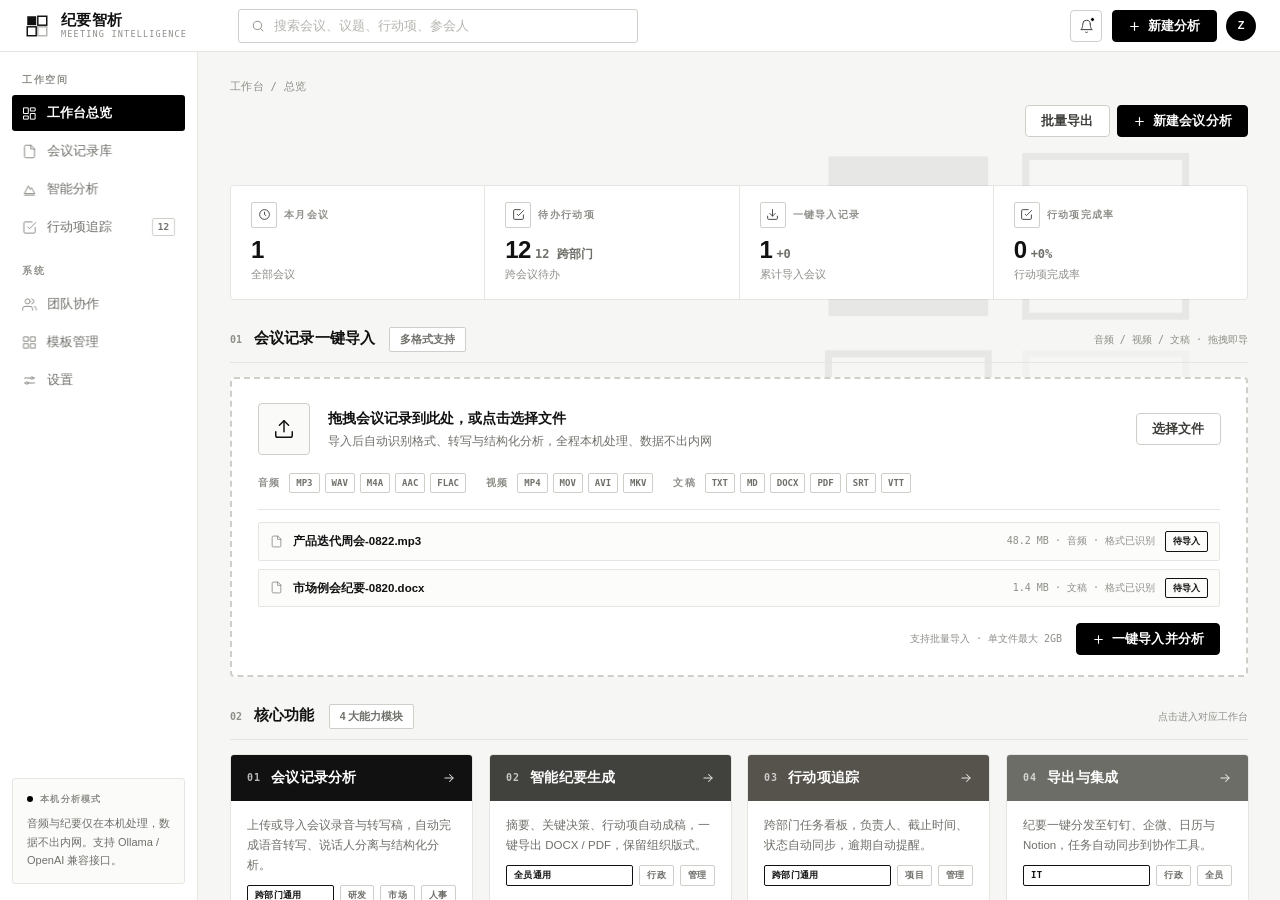
==== workbench/index.html @ 59006ebb "新增会议纪要智能分析工作台在线 Demo，重组六大板块导航，同步最新简历与 AI 工作流能力" ====
<!DOCTYPE html>
<html lang="zh-CN">
<head>
<meta charset="UTF-8">
<meta name="viewport" content="width=device-width, initial-scale=1.0">
<title>纪要智析 · 会议记录智能分析工作台</title>
<link rel="icon" href="data:image/svg+xml,%3Csvg xmlns='http://www.w3.org/2000/svg' viewBox='0 0 64 64'%3E%3Crect width='64' height='64' rx='6' fill='%230B0B0B'/%3E%3Ctext x='32' y='44' font-size='30' font-weight='900' font-family='sans-serif' fill='%23FFFFFF' text-anchor='middle'%3E%E8%AE%B0%3C/text%3E%3C/svg%3E">
<style>
  :root {
    --bg: #f6f6f4;
    --surface: #ffffff;
    --line: #e5e5e1;
    --line-strong: #cfcfc9;
    --line-hover: #9c9c95;
    --shadow-soft: 0 8px 22px rgba(0,0,0,.06);
    --ink-900: #111111;
    --ink-700: #3c3c38;
    --ink-500: #6f6f6a;
    --ink-400: #8e8e89;
    --ink-300: #b5b5b0;
    --black: #000000;
    --acc-01: #1c1c1c;
    --acc-02: #41413d;
    --acc-03: #56524c;
    --acc-04: #6d6d68;
    --acc-05: #8b8b86;
    --mono: "SF Mono", ui-monospace, "JetBrains Mono", Menlo, Consolas, monospace;
  }
  * { margin:0; padding:0; box-sizing:border-box; }
  html, body { height:100%; }
  body {
    font-family:-apple-system, BlinkMacSystemFont, "SF Pro Text", "SF Pro Display", "PingFang SC", "Helvetica Neue", "Microsoft YaHei", sans-serif;
    background:var(--bg); color:var(--ink-900);
    font-size:13px; line-height:1.6; overflow:hidden;
    -webkit-font-smoothing:antialiased; text-rendering:optimizeLegibility;
  }
  ::selection { background:#111; color:#fff; }
  button { font-family:inherit; cursor:pointer; }
  input { font-family:inherit; }
  svg { display:block; }

  .app { display:flex; flex-direction:column; height:100vh; }

  /* ---------- Top bar ---------- */
  .topbar {
    height:52px; background:var(--surface); border-bottom:1px solid var(--line);
    display:flex; align-items:center; gap:18px; padding:0 24px; flex:0 0 auto;
  }
  .brand { display:flex; align-items:center; gap:11px; min-width:196px; }
  .brand-logo { flex:0 0 auto; }
  .brand-name { font-size:15px; font-weight:750; letter-spacing:.02em; line-height:1.1; }
  .brand-sub { display:block; font-family:var(--mono); font-size:8.5px; letter-spacing:.14em; color:var(--ink-400); font-weight:500; margin-top:2px; }
  .watermark {
    position:absolute; top:22px; right:6px; width:470px; height:470px;
    opacity:.06; pointer-events:none; z-index:0;
  }
  .search {
    flex:1; max-width:400px; height:34px; border:1px solid var(--line-strong); border-radius:3px;
    background:var(--surface); display:flex; align-items:center; gap:9px; padding:0 12px;
    color:var(--ink-400); transition:border-color .25s ease;
  }
  .search:focus-within { border-color:var(--black); }
  .search input { border:none; outline:none; background:transparent; flex:1; font-size:12.5px; color:var(--ink-900); }
  .search input::placeholder { color:var(--ink-300); }
  .top-actions { margin-left:auto; display:flex; align-items:center; gap:10px; }
  .icon-btn {
    width:32px; height:32px; border:1px solid var(--line-strong); border-radius:4px;
    background:var(--surface); display:flex; align-items:center; justify-content:center;
    color:var(--ink-700); position:relative; will-change:transform;
    transition:border-color .25s ease, color .25s ease;
  }
  .icon-btn:hover { border-color:var(--ink-900); color:var(--ink-900); }
  .icon-btn .pip {
    position:absolute; top:6px; right:6px; width:5px; height:5px; border-radius:50%;
    background:var(--black); border:1px solid var(--surface);
  }
  .btn {
    height:32px; padding:0 15px; border-radius:4px; font-size:12.5px; font-weight:600;
    display:inline-flex; align-items:center; gap:7px; letter-spacing:.01em; will-change:transform;
  }
  .btn-solid {
    background:var(--black); color:#fff; border:1px solid var(--black);
    transition:background-color .25s ease;
  }
  .btn-solid:hover { background:#2e2e2e; }
  .btn-ghost {
    background:var(--surface); color:var(--ink-700); border:1px solid var(--line-strong);
    transition:border-color .25s ease, color .25s ease;
  }
  .btn-ghost:hover { border-color:var(--ink-900); color:var(--ink-900); }
  .avatar {
    width:30px; height:30px; border-radius:50%; background:var(--black); color:#fff;
    display:flex; align-items:center; justify-content:center; font-size:11px; font-weight:600;
  }

  /* ---------- Body ---------- */
  .body { display:flex; flex:1; min-height:0; }

  /* Sidebar */
  .sidebar {
    width:198px; background:var(--surface); border-right:1px solid var(--line);
    padding:18px 12px 16px; display:flex; flex-direction:column; flex:0 0 auto;
  }
  .nav-label {
    font-family:var(--mono); font-size:9.5px; font-weight:600; letter-spacing:.16em;
    color:var(--ink-400); padding:2px 10px 8px; text-transform:uppercase;
  }
  .nav-item {
    display:flex; align-items:center; gap:10px; padding:8px 10px; margin-bottom:2px;
    border-radius:3px; color:var(--ink-500); font-size:12.5px; font-weight:500;
    cursor:pointer; position:relative; user-select:none; will-change:transform;
    transition:background-color .25s ease, color .25s ease;
  }
  .nav-item svg { color:var(--ink-400); }
  .nav-item:hover { background:#f0f0ee; color:var(--ink-900); }
  .nav-item.active { background:var(--black); color:#fff; font-weight:600; }
  .nav-item.active svg { color:#fff; }
  .nav-badge {
    margin-left:auto; font-family:var(--mono); font-size:9.5px; font-weight:600;
    border:1px solid var(--line-strong); border-radius:2px; padding:0 5px; color:var(--ink-500);
  }
  .nav-item.active .nav-badge { border-color:#555; color:#ccc; }
  .side-foot {
    margin-top:auto; border:1px solid var(--line); border-radius:3px; padding:13px 14px;
    background:#fbfbfa;
  }
  .side-foot .sf-label {
    font-family:var(--mono); font-size:9px; letter-spacing:.14em; color:var(--ink-400);
    text-transform:uppercase; display:flex; align-items:center; gap:7px; font-weight:600;
  }
  .side-foot .sf-dot { width:6px; height:6px; border-radius:50%; background:var(--black); }
  .side-foot p { font-size:11px; color:var(--ink-500); margin-top:8px; line-height:1.7; }

  /* Main */
  .main { flex:1; overflow-y:auto; padding:26px 32px 40px; scroll-behavior:smooth; }
  .crumb { font-family:var(--mono); font-size:10.5px; color:var(--ink-400); margin-bottom:10px; letter-spacing:.03em; }
  .crumb b { color:var(--ink-700); font-weight:600; }
  .head { display:flex; align-items:flex-start; gap:16px; flex-wrap:wrap; }
  .head h1 { font-size:21px; font-weight:750; letter-spacing:-.01em; line-height:1.25; }
  .hero-left { flex:1; min-width:280px; }
  .greet { display:flex; align-items:flex-end; gap:12px; flex-wrap:wrap; }
  .greet-hi {
    font-family:var(--mono); font-size:34px; font-weight:900; letter-spacing:-.03em;
    line-height:1; display:inline-flex; align-items:center; gap:8px;
  }
  .hi-ico {
    width:27px; height:27px; background:var(--black); color:#fff; border-radius:3px;
    font-size:15px; font-weight:900; display:inline-flex; align-items:center; justify-content:center;
    line-height:1; transform:translateY(-4px); font-family:var(--mono);
  }
  .greet-name { font-size:31px; font-weight:900; letter-spacing:.01em; line-height:1; color:var(--ink-900); }
  .greet-suffix { font-size:24px; font-weight:650; color:var(--ink-500); margin-left:8px; letter-spacing:.04em; }
  .greet-rule {
    width:36px; height:3px; background:var(--black); margin:12px 0 12px;
    transform-origin:left;
  }
  .hero-sub { display:flex; align-items:center; gap:9px; font-size:12px; color:var(--ink-500); font-weight:450; flex-wrap:wrap; }
  .auto-tag {
    font-family:var(--mono); font-size:9px; font-weight:700; letter-spacing:.14em;
    border:1px solid var(--ink-900); color:var(--ink-900); border-radius:2px; padding:1px 6px;
  }
  .caret {
    width:2px; height:13px; background:var(--ink-900); display:inline-block; margin-left:2px;
    animation:blink 1.1s steps(2,start) infinite;
  }
  @keyframes blink { 50% { opacity:0; } }
  .badge {
    font-size:10.5px; font-weight:600; padding:3px 10px; border-radius:2px;
    display:inline-flex; align-items:center; gap:5px;
  }
  .badge.solid { background:var(--black); color:#fff; }
  .badge.line { border:1px solid var(--line-strong); color:var(--ink-500); background:var(--surface); }
  .head-side { margin-left:auto; display:flex; gap:8px; align-items:center; }
  .meta { display:flex; gap:22px; color:var(--ink-500); font-size:11.5px; margin:12px 0 22px; flex-wrap:wrap; }
  .meta span { display:flex; align-items:center; gap:7px; }
  .meta .mono { font-family:var(--mono); font-size:11px; color:var(--ink-700); font-weight:600; }

  /* KPI */
  .kpis {
    display:grid; grid-template-columns:repeat(4,1fr); gap:1px;
    border:1px solid var(--line); background:var(--line); border-radius:4px; overflow:hidden;
    margin-bottom:22px;
  }
  .kpi { padding:16px 20px 15px; position:relative; background:var(--surface); }
  .kpi::before { content:""; position:absolute; top:0; left:0; right:0; height:2px; background:var(--acc,var(--black)); transform:scaleX(0); transform-origin:left; transition:transform .25s ease; }
  .kpi:hover::before { transform:scaleX(1); }
  .kpi .k-label {
    font-family:var(--mono); font-size:9.5px; font-weight:600; letter-spacing:.14em;
    color:var(--ink-400); text-transform:uppercase; display:flex; align-items:center; gap:7px;
  }
  .kpi .k-icon {
    width:26px; height:26px; border:1px solid var(--line-strong); border-radius:2px;
    display:inline-flex; align-items:center; justify-content:center; color:var(--ink-700);
  }
  .kpi .k-num {
    font-size:24px; font-weight:750; letter-spacing:-.02em; margin-top:9px;
    font-variant-numeric:tabular-nums; line-height:1.1;
  }
  .kpi .k-num small { font-family:var(--mono); font-size:12px; font-weight:600; color:var(--ink-500); margin-left:4px; letter-spacing:0; }
  .kpi .k-sub { font-size:11px; color:var(--ink-400); margin-top:3px; font-weight:450; }

  /* Tabs */
  .tabs { display:flex; gap:26px; border-bottom:1px solid var(--line); margin-bottom:20px; }
  .tab {
    padding:9px 1px 10px; font-size:12.5px; color:var(--ink-400); cursor:pointer;
    margin-bottom:-1px; font-weight:500; position:relative;
    display:flex; align-items:center; gap:7px; user-select:none;
  }
  .tab::after {
    content:""; position:absolute; left:0; right:0; bottom:-1px; height:2px;
    background:var(--black); transform:scaleX(0); transform-origin:left;
    transition:transform .32s cubic-bezier(.22,.61,.36,1);
  }
  .tab:hover { color:var(--ink-700); }
  .tab.active { color:var(--ink-900); font-weight:650; }
  .tab.active::after { transform:scaleX(1); }
  .tab .cnt { font-family:var(--mono); font-size:9.5px; color:var(--ink-400); font-weight:500; }
  .tab.active .cnt { color:var(--ink-500); }

  /* Grid */
  .grid { display:grid; grid-template-columns:minmax(0,1fr) 320px; gap:16px; align-items:start; }
  .col { display:flex; flex-direction:column; gap:16px; min-width:0; }
  .card {
    background:var(--surface); border:1px solid var(--line); border-radius:4px;
    padding:20px; will-change:transform;
    transition:border-color .3s ease, box-shadow .3s ease;
  }
  .card:hover { border-color:var(--line-hover); box-shadow:var(--shadow-soft); }
  .card-head { display:flex; align-items:baseline; gap:9px; margin-bottom:16px; }
  .card-head h3 { font-size:13.5px; font-weight:650; letter-spacing:.01em; }
  .card-head .hint { margin-left:auto; font-family:var(--mono); font-size:9.5px; color:var(--ink-400); letter-spacing:.05em; font-weight:500; }
  .ai-tag {
    font-family:var(--mono); font-size:9px; font-weight:700; letter-spacing:.12em;
    border:1px solid var(--black); border-radius:2px; padding:1px 5px; color:var(--black);
    display:inline-flex; align-items:center; gap:4px;
  }
  .sec-num { font-family:var(--mono); font-size:10px; color:var(--ink-400); font-weight:600; }

  /* Summary */
  .summary { font-size:13px; line-height:2; color:var(--ink-700); font-weight:450; }
  .summary strong { color:var(--ink-900); font-weight:700; background:#f0f0ee; padding:0 4px; border-radius:2px; }

  /* Decisions */
  .decision { display:flex; gap:12px; padding:11px 0; border-bottom:1px solid var(--line); align-items:flex-start; }
  .decision:last-child { border-bottom:none; padding-bottom:0; }
  .check {
    width:20px; height:20px; border:1px solid var(--black); border-radius:2px;
    display:flex; align-items:center; justify-content:center; flex:0 0 auto; margin-top:2px; color:var(--black);
  }
  .decision p { font-size:12.5px; line-height:1.75; color:var(--ink-700); font-weight:450; }
  .decision b { color:var(--ink-900); font-weight:650; }
  .decision .tag { display:block; margin-top:4px; font-size:10.5px; color:var(--ink-400); font-weight:500; }

  /* Action rows */
  .action-row {
    display:grid; grid-template-columns:minmax(0,1fr) 96px 62px 66px; gap:12px; align-items:center;
    padding:11px 6px 11px 10px; border-bottom:1px solid var(--line);
    transition:background .22s ease; position:relative;
  }
  .action-row::before {
    content:""; position:absolute; left:0; top:22%; bottom:22%; width:2px;
    background:var(--black); transform:scaleY(0); transform-origin:center;
    transition:transform .28s cubic-bezier(.22,.61,.36,1);
  }
  .action-row:last-child { border-bottom:none; }
  .action-row:hover { background:#fafaf8; }
  .action-row:hover::before { transform:scaleY(1); }
  .action-name { font-size:12.5px; font-weight:600; color:var(--ink-900); }
  .action-name small { display:block; color:var(--ink-400); font-weight:450; font-size:10.5px; margin-top:2px; }
  .person { display:flex; align-items:center; gap:7px; font-size:11.5px; color:var(--ink-700); font-weight:500; }
  .pavatar {
    width:20px; height:20px; border-radius:50%; background:var(--ink-900); color:#fff;
    display:flex; align-items:center; justify-content:center; font-size:9px; font-weight:600;
  }
  .due { font-family:var(--mono); font-size:10.5px; color:var(--ink-500); }
  .st {
    font-size:10px; font-weight:600; text-align:center; padding:3px 0; border-radius:2px;
    font-family:var(--mono); letter-spacing:.04em;
  }
  .st.todo { border:1px solid var(--line-strong); color:var(--ink-500); background:var(--surface); }
  .st.doing { background:var(--black); color:#fff; border:1px solid var(--black); }
  .st.done { color:var(--ink-400); border:1px solid transparent; }

  /* Timeline */
  .tl { position:relative; padding-left:24px; }
  .tl::before { content:""; position:absolute; left:6px; top:8px; bottom:8px; width:1px; background:var(--line-strong); }
  .tl-item { position:relative; margin-bottom:15px; cursor:pointer; }
  .tl-item:last-child { margin-bottom:0; }
  .tl-item::before {
    content:""; position:absolute; left:-22px; top:6px; width:9px; height:9px; border-radius:50%;
    background:var(--surface); border:2px solid var(--ink-900); transition:background .18s ease;
  }
  .tl-item:hover::before { background:var(--black); }
  .tl-item .row1 { display:flex; align-items:center; gap:9px; }
  .tl-item .idx { font-family:var(--mono); font-size:9.5px; color:var(--ink-400); font-weight:600; }
  .tl-item .t { font-size:12.5px; font-weight:600; color:var(--ink-900); }
  .tl-item .tm { font-family:var(--mono); font-size:10px; color:var(--ink-400); margin-left:auto; }
  .tl-bar { height:5px; background:var(--line); margin-top:8px; border-radius:1px; overflow:hidden; }
  .tl-bar i { display:block; height:100%; background:var(--ink-900); border-radius:1px; }

  /* Speaker share */
  .stack { display:flex; height:34px; border:1px solid var(--line-strong); border-radius:2px; overflow:hidden; }
  .stack i { display:block; height:100%; }
  .lg { margin-top:16px; display:flex; flex-direction:column; gap:9px; }
  .lg-row { display:grid; grid-template-columns:16px 1fr auto; gap:9px; align-items:center; font-size:11.5px; }
  .lg-row .sw { width:10px; height:10px; border:1px solid var(--ink-900); border-radius:1px; }
  .lg-row .nm { color:var(--ink-700); font-weight:500; }
  .lg-row .pc { font-family:var(--mono); font-size:10.5px; color:var(--ink-500); font-weight:600; }

  /* Heat */
  .heat-row { display:grid; grid-template-columns:70px minmax(0,1fr) 30px; gap:10px; align-items:center; margin-bottom:11px; font-size:11.5px; color:var(--ink-700); font-weight:500; }
  .heat-bar { height:6px; background:var(--line); border-radius:1px; overflow:hidden; }
  .heat-bar i { display:block; height:100%; background:var(--ink-900); border-radius:1px; }
  .heat-row .v { font-family:var(--mono); font-size:10.5px; color:var(--ink-500); text-align:right; font-weight:600; }

  /* Risks */
  .risk {
    display:flex; gap:12px; padding:12px 13px; margin-bottom:10px; align-items:flex-start;
    border:1px solid var(--line); border-left:2px solid var(--ink-900); background:#fcfcfb;
  }
  .risk.warn { border-left-color:var(--ink-700); }
  .risk b { display:block; font-size:12px; font-weight:650; color:var(--ink-900); margin-bottom:2px; }
  .risk p { font-size:11.5px; line-height:1.7; color:var(--ink-500); font-weight:450; }
  .risk-ico {
    width:20px; height:20px; border:1px solid var(--ink-900); border-radius:2px;
    display:flex; align-items:center; justify-content:center; flex:0 0 auto; color:var(--ink-900); margin-top:1px;
  }

  /* Q&A */
  .qa { border-radius:2px; padding:11px 13px; font-size:12px; line-height:1.8; margin-bottom:10px; }
  .qa.q { background:var(--black); color:#fff; font-weight:500; }
  .qa.a { background:var(--surface); border:1px solid var(--line); color:var(--ink-700); }
  .qa .cite { font-family:var(--mono); font-size:10px; color:var(--ink-400); font-weight:600; }
  .qa-input {
    display:flex; align-items:center; gap:9px; border:1px solid var(--line-strong); border-radius:2px;
    padding:9px 12px; color:var(--ink-400); font-size:12px; background:var(--surface); transition:border-color .18s ease;
  }
  .qa-input:hover, .qa-input:focus-within { border-color:var(--black); }
  .qa-input .send { margin-left:auto; color:var(--ink-900); display:flex; }

  /* ---------- Sections ---------- */
  .sec { margin-top:26px; }
  .sec-head { display:flex; align-items:baseline; gap:12px; margin-bottom:14px; padding-bottom:10px; border-bottom:1px solid var(--line); }
  .sec-head h2 { font-size:15px; font-weight:700; letter-spacing:.01em; }
  .sec-head .badge { margin-left:2px; }
  .sec-head .hint { margin-left:auto; font-family:var(--mono); font-size:10px; color:var(--ink-400); font-weight:500; }
  .viz-grid { display:grid; grid-template-columns:minmax(0,1.05fr) minmax(0,1.4fr) minmax(0,1fr); gap:16px; align-items:stretch; }
  .sop-grid { display:grid; grid-template-columns:minmax(0,1.35fr) minmax(0,1fr); gap:16px; align-items:start; }

  /* Word cloud */
  .wordcloud { display:flex; flex-wrap:wrap; align-items:center; align-content:center; gap:13px 17px; padding:6px 2px; min-height:158px; }
  .wc { cursor:default; line-height:1.4; font-weight:600; color:var(--ink-700); will-change:transform; }
  .wc:hover { color:var(--black); text-decoration:underline; text-underline-offset:3px; }
  .wc-tip { font-size:10.5px; color:var(--ink-400); line-height:1.8; margin-top:2px; font-weight:450; }

  /* Chart */
  .chart svg { width:100%; display:block; }
  .chart-x { display:flex; justify-content:space-between; font-family:var(--mono); font-size:9.5px; color:var(--ink-400); margin-top:5px; }
  .chart-note { font-size:11px; color:var(--ink-500); margin-top:12px; display:flex; align-items:center; gap:8px; font-weight:450; }
  .legend-line { width:16px; height:2px; background:var(--black); display:inline-block; }

  /* Quotes */
  .quote { display:flex; gap:12px; padding:12px 0; border-bottom:1px solid var(--line); align-items:flex-start; }
  .quote:last-child { border-bottom:none; padding-bottom:0; }
  .qmark {
    width:24px; height:24px; border:1px solid var(--line-strong); border-radius:2px;
    display:flex; align-items:center; justify-content:center; flex:0 0 auto; color:var(--ink-900); margin-top:1px;
  }
  .quote-body p { font-size:12.5px; line-height:1.75; color:var(--ink-700); font-weight:450; }
  .quote-body p strong { color:var(--ink-900); font-weight:700; background:#f0f0ee; padding:0 4px; border-radius:2px; }
  .qmeta { display:flex; align-items:center; gap:8px; margin-top:7px; font-family:var(--mono); font-size:10px; color:var(--ink-400); flex-wrap:wrap; font-weight:500; }
  .qmeta .name { font-family:inherit; color:var(--ink-500); font-weight:600; }
  .tag-chip { font-size:9px; font-weight:700; padding:1px 7px; border:1px solid var(--line-strong); border-radius:2px; color:var(--ink-500); letter-spacing:.06em; }
  .tag-chip.solid { background:var(--black); color:#fff; border-color:var(--black); }

  /* SOP */
  .sop-desc { font-size:11.5px; color:var(--ink-500); background:#fafaf8; border:1px solid var(--line); border-radius:2px; padding:10px 13px; margin-bottom:8px; line-height:1.8; font-weight:450; }
  .sop-step { display:flex; gap:13px; padding:11px 0; border-bottom:1px solid var(--line); align-items:flex-start; }
  .sop-step:last-child { border-bottom:none; padding-bottom:0; }
  .step-num {
    font-family:var(--mono); font-size:11px; font-weight:700; color:var(--ink-900);
    width:26px; height:26px; border:1px solid var(--ink-900); border-radius:2px;
    display:flex; align-items:center; justify-content:center; flex:0 0 auto; margin-top:1px;
  }
  .sop-step p { font-size:12.5px; line-height:1.6; font-weight:600; color:var(--ink-900); }
  .sop-step p span.desc { display:block; font-size:11.5px; color:var(--ink-500); font-weight:450; margin-top:2px; }
  .chips { display:flex; gap:6px; margin-top:7px; flex-wrap:wrap; }
  .chip {
    font-family:var(--mono); font-size:9px; font-weight:600; padding:2px 8px;
    border:1px solid var(--line-strong); border-radius:2px; color:var(--ink-500); letter-spacing:.04em;
  }
  .chip.role { color:var(--ink-900); border-color:var(--ink-900); font-weight:700; }
  .sop-actions { display:flex; gap:8px; margin-top:14px; flex-wrap:wrap; }

  /* Advice */
  .advice { display:flex; gap:13px; padding:12px 0; border-bottom:1px solid var(--line); align-items:flex-start; }
  .advice:last-child { border-bottom:none; padding-bottom:0; }
  .prio {
    font-family:var(--mono); font-size:9px; font-weight:700; letter-spacing:.1em;
    border:1px solid var(--ink-900); border-radius:2px; padding:2px 7px; flex:0 0 auto; margin-top:2px;
  }
  .prio.mid { border-color:var(--ink-500); color:var(--ink-500); font-weight:600; }
  .prio.low { border-color:var(--line-strong); color:var(--ink-400); font-weight:600; }
  .advice p { font-size:12.5px; line-height:1.75; color:var(--ink-700); font-weight:450; }
  .advice b { color:var(--ink-900); font-weight:650; }
  .advice .basis { display:block; font-family:var(--mono); font-size:10px; color:var(--ink-400); margin-top:6px; line-height:1.7; font-weight:500; }
  .advice .basis .cite { color:var(--ink-900); font-weight:700; }

  .foot {
    margin-top:34px; padding-top:14px; border-top:1px solid var(--line);
    font-family:var(--mono); font-size:9.5px; letter-spacing:.12em; color:var(--ink-400);
    display:flex; justify-content:space-between; text-transform:uppercase;
  }

  /* ---------- Page switching ---------- */
  .page { display:none; position:relative; }
  .page.on { display:block; }

  /* ---------- Dashboard ---------- */
  .mod-grid { display:grid; grid-template-columns:repeat(4,1fr); gap:16px; }
  .mod-card {
    background:var(--surface); border:1px solid var(--line); border-radius:4px;
    cursor:pointer; overflow:hidden; will-change:transform;
    transition:border-color .3s ease, box-shadow .3s ease;
  }
  .mod-card:hover { border-color:var(--line-hover); box-shadow:var(--shadow-soft); }
  .mod-block {
    height:46px; padding:0 16px; display:flex; align-items:center; gap:10px; color:#fff;
  }
  .mod-idx { font-family:var(--mono); font-size:10px; font-weight:700; letter-spacing:.1em; opacity:.7; }
  .mod-block h3 { font-size:13.5px; font-weight:700; letter-spacing:.02em; }
  .mod-block .arr { margin-left:auto; opacity:.85; display:flex; }
  .mod-body { padding:14px 16px 15px; }
  .mod-body p { font-size:11.5px; line-height:1.75; color:var(--ink-500); font-weight:450; }
  .mod-tags { display:flex; gap:6px; margin-top:10px; flex-wrap:wrap; }
  .mod-tag {
    font-family:var(--mono); font-size:9px; font-weight:600; color:var(--ink-500);
    border:1px solid var(--line-strong); border-radius:2px; padding:2px 7px; letter-spacing:.03em;
  }
  .mod-tag.main { color:var(--ink-900); border-color:var(--ink-900); font-weight:700; }

  .import-card {
    border:2px dashed var(--line-strong); background:var(--surface); border-radius:4px;
    padding:24px 26px 20px; transition:border-color .2s ease, background .2s ease;
  }
  .import-card:hover { border-color:var(--ink-900); background:#fcfcfb; }
  .import-top { display:flex; gap:18px; align-items:center; flex-wrap:wrap; }
  .import-ico {
    width:52px; height:52px; border:1px solid var(--line-strong); border-radius:4px;
    display:flex; align-items:center; justify-content:center; color:var(--ink-900);
    flex:0 0 auto; background:#fafaf8;
  }
  .import-title { font-size:14px; font-weight:700; color:var(--ink-900); }
  .import-sub { font-size:11.5px; color:var(--ink-500); margin-top:3px; font-weight:450; }
  .import-formats { display:flex; gap:20px; margin-top:18px; flex-wrap:wrap; }
  .fmt-group { display:flex; align-items:center; gap:9px; }
  .fmt-label {
    font-family:var(--mono); font-size:9.5px; font-weight:700; letter-spacing:.12em;
    color:var(--ink-400); text-transform:uppercase;
  }
  .fmt-chips { display:flex; gap:5px; flex-wrap:wrap; }
  .fmt-chip {
    font-family:var(--mono); font-size:9px; font-weight:600; border:1px solid var(--line-strong);
    border-radius:2px; padding:2px 6px; color:var(--ink-500); background:var(--surface);
  }
  .import-files { margin-top:16px; border-top:1px solid var(--line); padding-top:12px; display:flex; flex-direction:column; gap:8px; }
  .file-row {
    display:flex; align-items:center; gap:10px; font-size:11.5px;
    padding:8px 11px; border:1px solid var(--line); border-radius:2px; background:#fcfcfb;
  }
  .file-row .f-name { font-weight:600; color:var(--ink-900); }
  .file-row .f-meta { font-family:var(--mono); font-size:10px; color:var(--ink-400); margin-left:auto; }
  .file-row .f-state {
    font-family:var(--mono); font-size:9px; font-weight:700; color:var(--ink-900);
    border:1px solid var(--ink-900); border-radius:2px; padding:2px 7px;
  }
  .import-bar {
    display:flex; align-items:center; justify-content:flex-end; gap:14px; margin-top:16px;
  }
  .import-bar span { font-family:var(--mono); font-size:10px; color:var(--ink-400); font-weight:500; }

  .dept-band {
    display:flex; align-items:center; gap:18px; flex-wrap:wrap;
    border:1px solid var(--line); border-left:3px solid var(--ink-900);
    background:#fbfbfa; border-radius:3px; padding:14px 18px; margin-top:16px;
  }
  .dept-note {
    font-family:var(--mono); font-size:10px; font-weight:700; letter-spacing:.12em;
    text-transform:uppercase; color:var(--ink-900);
  }
  .dept-tags { display:flex; gap:8px; flex-wrap:wrap; }
  .dept-tags span {
    font-family:var(--mono); font-size:10.5px; font-weight:600; color:var(--ink-500);
    border:1px solid var(--line-strong); border-radius:2px; padding:3px 9px; background:var(--surface);
  }
  .dept-band p { font-size:11px; color:var(--ink-400); margin-left:auto; font-weight:450; }

  .dash-row { display:grid; grid-template-columns:minmax(0,1.5fr) minmax(0,1fr); gap:16px; align-items:start; }
  .recent-row {
    display:grid; grid-template-columns:minmax(0,1fr) 64px 52px auto 16px; gap:14px; align-items:center;
    padding:12px 4px 12px 10px; border-bottom:1px solid var(--line); cursor:pointer;
    transition:background .22s ease; position:relative;
  }
  .recent-row::before {
    content:""; position:absolute; left:0; top:22%; bottom:22%; width:2px;
    background:var(--black); transform:scaleY(0); transform-origin:center;
    transition:transform .28s cubic-bezier(.22,.61,.36,1);
  }
  .recent-row:last-child { border-bottom:none; }
  .recent-row:hover { background:#fafaf8; }
  .recent-row:hover::before { transform:scaleY(1); }
  .r-name { font-size:12.5px; font-weight:600; color:var(--ink-900); }
  .r-name small { display:block; color:var(--ink-400); font-weight:450; font-size:10.5px; margin-top:2px; }
  .r-type { font-family:var(--mono); font-size:9.5px; font-weight:600; color:var(--ink-500); border:1px solid var(--line-strong); border-radius:2px; padding:2px 7px; text-align:center; }
  .r-date { font-family:var(--mono); font-size:10.5px; color:var(--ink-400); }
  .r-acts { font-family:var(--mono); font-size:10px; font-weight:700; color:var(--ink-900); border:1px solid var(--ink-900); border-radius:2px; padding:2px 7px; text-align:center; }
  .r-arrow { color:var(--ink-300); display:flex; }
  .recent-row:hover .r-arrow { color:var(--ink-900); }
  .dept-caption { font-family:var(--mono); font-size:9.5px; color:var(--ink-400); margin-top:12px; display:flex; justify-content:space-between; }

  /* ---------- Functional prototype additions ---------- */
  .lib-bar { display:flex; align-items:center; gap:8px; margin-bottom:14px; flex-wrap:wrap; }
  .fchip {
    font-family:var(--mono); font-size:10px; font-weight:600; color:var(--ink-500);
    border:1px solid var(--line-strong); border-radius:2px; padding:4px 12px; cursor:pointer;
    background:var(--surface); transition:border-color .22s ease, color .22s ease, background-color .22s ease;
    user-select:none;
  }
  .fchip:hover { border-color:var(--ink-900); color:var(--ink-900); }
  .fchip.active { background:var(--black); border-color:var(--black); color:#fff; }
  .lib-hint { margin-left:auto; font-family:var(--mono); font-size:10px; color:var(--ink-400); }
  .act-row {
    display:grid; grid-template-columns:minmax(0,1fr) 84px 60px 70px 40px; gap:12px; align-items:center;
    padding:12px 6px 12px 10px; border-bottom:1px solid var(--line); position:relative;
    transition:background .22s ease;
  }
  .act-row::before { content:""; position:absolute; left:0; top:22%; bottom:22%; width:2px; background:var(--black); transform:scaleY(0); transform-origin:center; transition:transform .28s cubic-bezier(.22,.61,.36,1); }
  .act-row:hover { background:#fafaf8; }
  .act-row:hover::before { transform:scaleY(1); }
  .act-row:last-child { border-bottom:none; }
  .act-src { font-family:var(--mono); font-size:10px; color:var(--ink-400); }
  .act-toggle {
    width:26px; height:26px; border:1px solid var(--line-strong); border-radius:2px;
    background:var(--surface); display:flex; align-items:center; justify-content:center;
    color:var(--ink-900); transition:border-color .22s ease, background-color .22s ease;
  }
  .act-toggle:hover { border-color:var(--ink-900); }
  .act-toggle.done { background:var(--black); border-color:var(--black); color:#fff; }
  .add-row { display:flex; gap:10px; margin-bottom:14px; }
  .add-row input {
    flex:1; height:34px; border:1px solid var(--line-strong); border-radius:4px; padding:0 12px;
    font-size:12.5px; outline:none; background:var(--surface); color:var(--ink-900);
    transition:border-color .22s ease;
  }
  .add-row input:focus { border-color:var(--ink-900); }
  .chat { display:flex; flex-direction:column; gap:10px; max-height:340px; overflow-y:auto; padding:4px 2px; }
  .msg { max-width:88%; padding:10px 13px; font-size:12px; line-height:1.8; border-radius:3px; }
  .msg.q { align-self:flex-end; background:var(--black); color:#fff; font-weight:500; }
  .msg.a { align-self:flex-start; background:var(--surface); border:1px solid var(--line); color:var(--ink-700); }
  .msg .cite { font-family:var(--mono); font-size:9.5px; color:var(--ink-400); display:block; margin-top:6px; font-weight:600; }
  .qa-chat-input { display:flex; align-items:center; gap:9px; border:1px solid var(--line-strong); border-radius:4px; padding:9px 12px; background:var(--surface); margin-top:12px; transition:border-color .22s ease; }
  .qa-chat-input:focus-within { border-color:var(--ink-900); }
  .qa-chat-input input { border:none; outline:none; flex:1; font-size:12px; background:transparent; color:var(--ink-900); }
  .qa-chat-input input::placeholder { color:var(--ink-300); }
  .import-progress { height:3px; background:var(--line); border-radius:1px; overflow:hidden; margin-top:8px; }
  .import-progress i { display:block; height:100%; background:var(--black); width:0%; transition:width .3s ease; }
  .empty { padding:34px 10px; text-align:center; color:var(--ink-400); font-size:12px; font-weight:450; }
  .toast {
    position:fixed; left:50%; bottom:26px; transform:translate(-50%,14px);
    background:var(--black); color:#fff; font-size:12px; font-weight:500;
    padding:10px 18px; border-radius:4px; z-index:99; box-shadow:0 10px 30px rgba(0,0,0,.18);
    opacity:0; pointer-events:none;
  }
  .tmpl-card { display:flex; align-items:center; gap:14px; border:1px solid var(--line); border-radius:4px; background:var(--surface); padding:16px 18px; cursor:pointer; transition:border-color .25s ease, box-shadow .25s ease; }
  .tmpl-card:hover { border-color:var(--line-hover); box-shadow:var(--shadow-soft); }
  .tmpl-card.active { border-color:var(--ink-900); box-shadow:0 0 0 1px var(--ink-900); }
  .tmpl-idx { font-family:var(--mono); font-size:10px; font-weight:700; border:1px solid var(--ink-900); border-radius:2px; padding:3px 7px; color:var(--ink-900); }
  .tmpl-card.active .tmpl-idx { background:var(--black); color:#fff; }
  .tmpl-body b { font-size:13px; color:var(--ink-900); font-weight:650; display:block; }
  .tmpl-body p { font-size:11px; color:var(--ink-500); margin-top:3px; font-weight:450; }
  .tmpl-check { margin-left:auto; color:var(--ink-300); display:flex; }
  .tmpl-card.active .tmpl-check { color:var(--ink-900); }
  .mem-card { border:1px solid var(--line); border-radius:4px; background:var(--surface); padding:16px; display:flex; align-items:center; gap:12px; }
  .mem-card .pavatar { width:34px; height:34px; font-size:13px; }
  .mem-card b { font-size:12.5px; color:var(--ink-900); display:block; font-weight:650; }
  .mem-card span { font-family:var(--mono); font-size:10px; color:var(--ink-400); font-weight:600; }
  .set-row { display:flex; align-items:center; gap:14px; padding:14px 4px; border-bottom:1px solid var(--line); }
  .set-row:last-child { border-bottom:none; }
  .set-row b { font-size:12.5px; font-weight:650; color:var(--ink-900); display:block; }
  .set-row p { font-size:11px; color:var(--ink-500); font-weight:450; margin-top:2px; }
  .set-row .ctl { margin-left:auto; }
  .switch { width:38px; height:22px; border:1px solid var(--line-strong); border-radius:99px; background:var(--surface); position:relative; cursor:pointer; transition:background-color .22s ease, border-color .22s ease; }
  .switch::after { content:""; position:absolute; top:2px; left:2px; width:16px; height:16px; border-radius:50%; background:var(--ink-700); transition:transform .25s cubic-bezier(.22,.61,.36,1), background-color .22s ease; }
  .switch.on { background:var(--black); border-color:var(--black); }
  .switch.on::after { transform:translateX(16px); background:#fff; }
  .grid2 { display:grid; grid-template-columns:1fr 1fr; gap:14px; }
  .grid3 { display:grid; grid-template-columns:repeat(3,1fr); gap:14px; }
  .tseg { display:grid; grid-template-columns:58px 1fr; gap:14px; padding:12px 0; border-bottom:1px solid var(--line); }
  .tseg:last-child { border-bottom:none; }
  .tseg .tt { font-family:var(--mono); font-size:10px; color:var(--ink-400); font-weight:600; padding-top:3px; }
  .tseg .ts p { font-size:12.5px; line-height:1.8; color:var(--ink-700); font-weight:450; }
  .tseg .ts b { color:var(--ink-900); font-weight:650; }
  .tseg.hit { background:#fafaf8; }

  @media (max-width:1200px) {
    .viz-grid, .sop-grid, .grid { grid-template-columns:1fr; }
    .mod-grid { grid-template-columns:1fr 1fr; }
    .dash-row { grid-template-columns:1fr; }
    .kpis { grid-template-columns:repeat(2,1fr); }
    .grid2, .grid3 { grid-template-columns:1fr; }
  }
</style>
</head>
<body>
<div class="app">

  <!-- ================= Top bar ================= -->
  <div class="topbar" data-anim="topbar">
    <div class="brand">
      <svg class="brand-logo" width="26" height="26" viewBox="0 0 32 32" fill="none" aria-hidden="true">
        <rect x="4" y="4" width="11" height="11" fill="#111111"/>
        <rect x="17" y="4" width="11" height="11" stroke="#111111" stroke-width="1.8"/>
        <rect x="4" y="17" width="11" height="11" stroke="#111111" stroke-width="1.8"/>
        <rect x="17" y="17" width="11" height="11" stroke="#b5b5b0" stroke-width="1.8"/>
      </svg>
      <div class="brand-name">纪要智析<small class="brand-sub">MEETING INTELLIGENCE</small></div>
    </div>
    <div class="search">
      <svg width="14" height="14" viewBox="0 0 24 24" fill="none" stroke="currentColor" stroke-width="1.7"><circle cx="11" cy="11" r="7"/><path d="M21 21l-4.3-4.3"/></svg>
      <input placeholder="搜索会议、议题、行动项、参会人">
    </div>
    <div class="top-actions">
      <button class="icon-btn" aria-label="通知">
        <svg width="15" height="15" viewBox="0 0 24 24" fill="none" stroke="currentColor" stroke-width="1.6" stroke-linecap="round" stroke-linejoin="round"><path d="M18 8a6 6 0 00-12 0c0 7-3 9-3 9h18s-3-2-3-9"/><path d="M13.7 21a2 2 0 01-3.4 0"/></svg>
        <span class="pip"></span>
      </button>
      <button class="btn btn-solid" data-anim="btn">
        <svg width="13" height="13" viewBox="0 0 24 24" fill="none" stroke="currentColor" stroke-width="2.2" stroke-linecap="round"><path d="M12 5v14M5 12h14"/></svg>
        新建分析
      </button>
      <div class="avatar" id="avatarLetter">Z</div>
    </div>
  </div>

  <div class="body">
    <!-- ================= Sidebar ================= -->
    <aside class="sidebar">
      <div class="nav-label">工作空间</div>
      <div class="nav-item active" data-anim="nav" data-page="dash">
        <svg width="15" height="15" viewBox="0 0 24 24" fill="none" stroke="currentColor" stroke-width="1.6" stroke-linecap="round" stroke-linejoin="round"><rect x="3" y="3" width="7" height="9"/><rect x="14" y="3" width="7" height="5"/><rect x="14" y="12" width="7" height="9"/><rect x="3" y="16" width="7" height="5"/></svg>
        工作台总览
      </div>
      <div class="nav-item" data-anim="nav" data-page="library">
        <svg width="15" height="15" viewBox="0 0 24 24" fill="none" stroke="currentColor" stroke-width="1.6" stroke-linecap="round" stroke-linejoin="round"><path d="M14 2H6a2 2 0 00-2 2v16a2 2 0 002 2h12a2 2 0 002-2V8z"/><path d="M14 2v6h6"/></svg>
        会议记录库
      </div>
      <div class="nav-item" data-anim="nav" data-page="analysis">
        <svg width="15" height="15" viewBox="0 0 24 24" fill="none" stroke="currentColor" stroke-width="1.6" stroke-linecap="round" stroke-linejoin="round"><path d="M4 18L10 6l3 6 2-3 5 9z"/><path d="M4 21h16"/></svg>
        智能分析
      </div>
      <div class="nav-item" data-anim="nav" data-page="actions">
        <svg width="15" height="15" viewBox="0 0 24 24" fill="none" stroke="currentColor" stroke-width="1.6" stroke-linecap="round" stroke-linejoin="round"><path d="M9 11l3 3L22 4"/><path d="M21 12v7a2 2 0 01-2 2H5a2 2 0 01-2-2V5a2 2 0 012-2h11"/></svg>
        行动项追踪
        <span class="nav-badge" id="navBadge">0</span>
      </div>
      <div class="nav-label" style="margin-top:14px;">系统</div>
      <div class="nav-item" data-anim="nav" data-page="team">
        <svg width="15" height="15" viewBox="0 0 24 24" fill="none" stroke="currentColor" stroke-width="1.6" stroke-linecap="round" stroke-linejoin="round"><path d="M17 21v-2a4 4 0 00-4-4H5a4 4 0 00-4 4v2"/><circle cx="9" cy="7" r="4"/><path d="M23 21v-2a4 4 0 00-3-3.87"/><path d="M16 3.13a4 4 0 010 7.75"/></svg>
        团队协作
      </div>
      <div class="nav-item" data-anim="nav" data-page="templates">
        <svg width="15" height="15" viewBox="0 0 24 24" fill="none" stroke="currentColor" stroke-width="1.6" stroke-linecap="round" stroke-linejoin="round"><rect x="3" y="3" width="7" height="7"/><rect x="14" y="3" width="7" height="7"/><rect x="3" y="14" width="7" height="7"/><rect x="14" y="14" width="7" height="7"/></svg>
        模板管理
      </div>
      <div class="nav-item" data-anim="nav" data-page="settings">
        <svg width="15" height="15" viewBox="0 0 24 24" fill="none" stroke="currentColor" stroke-width="1.6" stroke-linecap="round" stroke-linejoin="round"><path d="M4 8h10M18 8h2M4 16h2M10 16h10"/><circle cx="16" cy="8" r="2"/><circle cx="8" cy="16" r="2"/></svg>
        设置
      </div>
      <div class="side-foot" data-anim="foot">
        <div class="sf-label"><span class="sf-dot"></span>本机分析模式</div>
        <p>音频与纪要仅在本机处理，数据不出内网。支持 Ollama / OpenAI 兼容接口。</p>
      </div>
    </aside>

    <!-- ================= Main ================= -->
    <main class="main">
      <!-- ================= 工作台总览 ================= -->
      <div id="page-dash" class="page on">
        <svg class="watermark" viewBox="0 0 200 200" fill="none" aria-hidden="true">
          <rect x="24" y="24" width="68" height="68" fill="#111111"/>
          <rect x="108" y="24" width="68" height="68" stroke="#111111" stroke-width="3"/>
          <rect x="24" y="108" width="68" height="68" stroke="#111111" stroke-width="3"/>
          <rect x="108" y="108" width="68" height="68" stroke="#b5b5b0" stroke-width="3"/>
        </svg>

        <div class="crumb">工作台 / 总览</div>

        <div class="head">
          <div class="hero-left">
            <div class="greet">
              <span class="greet-hi">HI<span class="hi-ico">!</span></span>
              <span class="greet-name"><span id="greetLetter">Z</span><span class="greet-suffix"><span id="greetSuffix">同学</span></span></span>
            </div>
            <div class="greet-rule"></div>
            <div class="hero-sub">
              <span class="auto-tag">AUTO</span>
              <span id="heroSub">正在为你生成今日工作清单</span>
              <span class="caret"></span>
            </div>
          </div>
          <div class="head-side">
            <button class="btn btn-ghost">批量导出</button>
            <button class="btn btn-solid">
              <svg width="13" height="13" viewBox="0 0 24 24" fill="none" stroke="currentColor" stroke-width="2.2" stroke-linecap="round"><path d="M12 5v14M5 12h14"/></svg>
              新建会议分析
            </button>
          </div>
        </div>

        <div class="kpis">
          <div class="kpi" style="--acc:#111111">
            <div class="k-label"><span class="k-icon"><svg width="13" height="13" viewBox="0 0 24 24" fill="none" stroke="currentColor" stroke-width="1.7"><circle cx="12" cy="12" r="9"/><path d="M12 7v5l3 2"/></svg></span>本月会议</div>
            <div class="k-num"><span id="kpiMeetings">0</span></div>
            <div class="k-sub">较上月 +12%</div>
          </div>
          <div class="kpi" style="--acc:#41413d">
            <div class="k-label"><span class="k-icon"><svg width="13" height="13" viewBox="0 0 24 24" fill="none" stroke="currentColor" stroke-width="1.7"><path d="M9 11l3 3L22 4"/><path d="M21 12v7a2 2 0 01-2 2H5a2 2 0 01-2-2V5a2 2 0 012-2h11"/></svg></span>待办行动项</div>
            <div class="k-num"><span id="kpiTodos">0</span><small><span id="kpiCross">0</span> 跨部门</small></div>
            <div class="k-sub">本周新增 08</div>
          </div>
          <div class="kpi" style="--acc:#56524c">
            <div class="k-label"><span class="k-icon"><svg width="13" height="13" viewBox="0 0 24 24" fill="none" stroke="currentColor" stroke-width="1.7" stroke-linecap="round" stroke-linejoin="round"><path d="M21 15v4a2 2 0 01-2 2H5a2 2 0 01-2-2v-4"/><path d="M7 10l5 5 5-5"/><path d="M12 15V3"/></svg></span>一键导入记录</div>
            <div class="k-num"><span id="kpiImports">0</span><small>+<span id="kpiImportsDelta">0</span></small></div>
            <div class="k-sub">本月新增导入</div>
          </div>
          <div class="kpi" style="--acc:#6d6d68">
            <div class="k-label"><span class="k-icon"><svg width="13" height="13" viewBox="0 0 24 24" fill="none" stroke="currentColor" stroke-width="1.7"><path d="M9 11l3 3L22 4"/><path d="M21 12v7a2 2 0 01-2 2H5a2 2 0 01-2-2V5a2 2 0 012-2h11"/></svg></span>行动项完成率</div>
            <div class="k-num"><span id="kpiRate">0</span><small>+<span id="kpiRateDelta">0</span>%</small></div>
            <div class="k-sub">跨部门待办 12 项</div>
          </div>
        </div>

        <div class="sec">
          <div class="sec-head">
            <span class="sec-num">01</span>
            <h2>会议记录一键导入</h2>
            <span class="badge line">多格式支持</span>
            <span class="hint">音频 / 视频 / 文稿 · 拖拽即导</span>
          </div>
          <div class="import-card" id="importDrop">
            <div class="import-top">
              <div class="import-ico">
                <svg width="22" height="22" viewBox="0 0 24 24" fill="none" stroke="currentColor" stroke-width="1.6" stroke-linecap="round" stroke-linejoin="round"><path d="M21 15v4a2 2 0 01-2 2H5a2 2 0 01-2-2v-4"/><path d="M17 8l-5-5-5 5"/><path d="M12 3v12"/></svg>
              </div>
              <div>
                <div class="import-title" id="importHint">拖拽会议记录到此处，或点击选择文件</div>
                <div class="import-sub">导入后自动识别格式、转写与结构化分析，全程本机处理、数据不出内网</div>
              </div>
              <input type="file" id="importFile" multiple accept=".mp3,.wav,.m4a,.aac,.flac,.mp4,.mov,.avi,.mkv,.txt,.md,.docx,.pdf,.srt,.vtt" hidden>
              <button class="btn btn-ghost" id="importPick" style="margin-left:auto;">选择文件</button>
            </div>
            <div class="import-formats">
              <div class="fmt-group"><span class="fmt-label">音频</span><div class="fmt-chips"><span class="fmt-chip">MP3</span><span class="fmt-chip">WAV</span><span class="fmt-chip">M4A</span><span class="fmt-chip">AAC</span><span class="fmt-chip">FLAC</span></div></div>
              <div class="fmt-group"><span class="fmt-label">视频</span><div class="fmt-chips"><span class="fmt-chip">MP4</span><span class="fmt-chip">MOV</span><span class="fmt-chip">AVI</span><span class="fmt-chip">MKV</span></div></div>
              <div class="fmt-group"><span class="fmt-label">文稿</span><div class="fmt-chips"><span class="fmt-chip">TXT</span><span class="fmt-chip">MD</span><span class="fmt-chip">DOCX</span><span class="fmt-chip">PDF</span><span class="fmt-chip">SRT</span><span class="fmt-chip">VTT</span></div></div>
            </div>
            <div class="import-files" id="importFiles">
              <div class="file-row">
                <svg width="13" height="13" viewBox="0 0 24 24" fill="none" stroke="currentColor" stroke-width="1.6" stroke-linecap="round" stroke-linejoin="round" style="color:var(--ink-400);"><path d="M14 2H6a2 2 0 00-2 2v16a2 2 0 002 2h12a2 2 0 002-2V8z"/><path d="M14 2v6h6"/></svg>
                <span class="f-name">产品迭代周会-0822.mp3</span>
                <span class="f-meta">48.2 MB · 音频 · 格式已识别</span>
                <span class="f-state">待导入</span>
              </div>
              <div class="file-row">
                <svg width="13" height="13" viewBox="0 0 24 24" fill="none" stroke="currentColor" stroke-width="1.6" stroke-linecap="round" stroke-linejoin="round" style="color:var(--ink-400);"><path d="M14 2H6a2 2 0 00-2 2v16a2 2 0 002 2h12a2 2 0 002-2V8z"/><path d="M14 2v6h6"/></svg>
                <span class="f-name">市场例会纪要-0820.docx</span>
                <span class="f-meta">1.4 MB · 文稿 · 格式已识别</span>
                <span class="f-state">待导入</span>
              </div>
            </div>
            <div class="import-bar">
              <span id="importMeta">支持批量导入 · 单文件最大 2GB</span>
              <button class="btn btn-solid" id="importBtn">
                <svg width="13" height="13" viewBox="0 0 24 24" fill="none" stroke="currentColor" stroke-width="2" stroke-linecap="round" stroke-linejoin="round"><path d="M12 5v14M5 12h14"/></svg>
                一键导入并分析
              </button>
            </div>
          </div>
        </div>

        <div class="sec">
          <div class="sec-head">
            <span class="sec-num">02</span>
            <h2>核心功能</h2>
            <span class="badge line">4 大能力模块</span>
            <span class="hint">点击进入对应工作台</span>
          </div>
          <div class="mod-grid">
            <div class="mod-card" data-nav="library">
              <div class="mod-block" style="background:#111111">
                <span class="mod-idx">01</span>
                <h3>会议记录分析</h3>
                <span class="arr"><svg width="14" height="14" viewBox="0 0 24 24" fill="none" stroke="currentColor" stroke-width="1.8" stroke-linecap="round" stroke-linejoin="round"><path d="M5 12h14"/><path d="M13 6l6 6-6 6"/></svg></span>
              </div>
              <div class="mod-body">
                <p>上传或导入会议录音与转写稿，自动完成语音转写、说话人分离与结构化分析。</p>
                <div class="mod-tags"><span class="mod-tag main">跨部门通用</span><span class="mod-tag">研发</span><span class="mod-tag">市场</span><span class="mod-tag">人事</span></div>
              </div>
            </div>
            <div class="mod-card" data-nav="analysis">
              <div class="mod-block" style="background:#41413d">
                <span class="mod-idx">02</span>
                <h3>智能纪要生成</h3>
                <span class="arr"><svg width="14" height="14" viewBox="0 0 24 24" fill="none" stroke="currentColor" stroke-width="1.8" stroke-linecap="round" stroke-linejoin="round"><path d="M5 12h14"/><path d="M13 6l6 6-6 6"/></svg></span>
              </div>
              <div class="mod-body">
                <p>摘要、关键决策、行动项自动成稿，一键导出 DOCX / PDF，保留组织版式。</p>
                <div class="mod-tags"><span class="mod-tag main">全员通用</span><span class="mod-tag">行政</span><span class="mod-tag">管理</span></div>
              </div>
            </div>
            <div class="mod-card" data-nav="actions">
              <div class="mod-block" style="background:#56524c">
                <span class="mod-idx">03</span>
                <h3>行动项追踪</h3>
                <span class="arr"><svg width="14" height="14" viewBox="0 0 24 24" fill="none" stroke="currentColor" stroke-width="1.8" stroke-linecap="round" stroke-linejoin="round"><path d="M5 12h14"/><path d="M13 6l6 6-6 6"/></svg></span>
              </div>
              <div class="mod-body">
                <p>跨部门任务看板，负责人、截止时间、状态自动同步，逾期自动提醒。</p>
                <div class="mod-tags"><span class="mod-tag main">跨部门通用</span><span class="mod-tag">项目</span><span class="mod-tag">管理</span></div>
              </div>
            </div>
            <div class="mod-card" data-nav="templates">
              <div class="mod-block" style="background:#6d6d68">
                <span class="mod-idx">04</span>
                <h3>导出与集成</h3>
                <span class="arr"><svg width="14" height="14" viewBox="0 0 24 24" fill="none" stroke="currentColor" stroke-width="1.8" stroke-linecap="round" stroke-linejoin="round"><path d="M5 12h14"/><path d="M13 6l6 6-6 6"/></svg></span>
              </div>
              <div class="mod-body">
                <p>纪要一键分发至钉钉、企微、日历与 Notion，任务自动同步到协作工具。</p>
                <div class="mod-tags"><span class="mod-tag main">IT</span><span class="mod-tag">行政</span><span class="mod-tag">全员</span></div>
              </div>
            </div>
          </div>

          <div class="dept-band">
            <span class="dept-note">跨部门通用能力</span>
            <div class="dept-tags">
              <span>研发</span><span>产品</span><span>市场</span><span>销售</span><span>人事</span><span>财务</span><span>运营</span><span>客服</span>
            </div>
            <p>同一套会议分析底座，按部门场景适配模板与指标，无需重复建设。</p>
          </div>
        </div>

        <div class="sec">
          <div class="sec-head">
            <span class="sec-num">03</span>
            <h2>最近会议与部门使用</h2>
            <span class="hint">数据为演示样例</span>
          </div>
          <div class="dash-row">
            <div class="card">
              <div class="card-head"><h3>最近会议</h3><span class="hint">本月 128 场</span></div>
              <div class="recent-row" data-mid="m1">
                <div class="r-name">产品迭代周会<small>通用纪要 · 研发 / 产品 / 市场</small></div>
                <span class="r-type">今天</span>
                <span class="r-date">10:00</span>
                <span class="r-acts">04 行动项</span>
                <span class="r-arrow"><svg width="14" height="14" viewBox="0 0 24 24" fill="none" stroke="currentColor" stroke-width="1.8" stroke-linecap="round" stroke-linejoin="round"><path d="M5 12h14"/><path d="M13 6l6 6-6 6"/></svg></span>
              </div>
              <div class="recent-row" data-mid="m2">
                <div class="r-name">市场季度规划会<small>通用纪要 · 市场 / 销售</small></div>
                <span class="r-type">昨天</span>
                <span class="r-date">14:30</span>
                <span class="r-acts">03 行动项</span>
                <span class="r-arrow"><svg width="14" height="14" viewBox="0 0 24 24" fill="none" stroke="currentColor" stroke-width="1.8" stroke-linecap="round" stroke-linejoin="round"><path d="M5 12h14"/><path d="M13 6l6 6-6 6"/></svg></span>
              </div>
              <div class="recent-row" data-mid="m3">
                <div class="r-name">招聘面试记录<small>人事场景 · 候选人评估</small></div>
                <span class="r-type">08-20</span>
                <span class="r-date">16:00</span>
                <span class="r-acts">02 行动项</span>
                <span class="r-arrow"><svg width="14" height="14" viewBox="0 0 24 24" fill="none" stroke="currentColor" stroke-width="1.8" stroke-linecap="round" stroke-linejoin="round"><path d="M5 12h14"/><path d="M13 6l6 6-6 6"/></svg></span>
              </div>
              <div class="recent-row" data-mid="m4">
                <div class="r-name">客户拜访复盘<small>销售场景 · 客户需求</small></div>
                <span class="r-type">08-19</span>
                <span class="r-date">11:00</span>
                <span class="r-acts">05 行动项</span>
                <span class="r-arrow"><svg width="14" height="14" viewBox="0 0 24 24" fill="none" stroke="currentColor" stroke-width="1.8" stroke-linecap="round" stroke-linejoin="round"><path d="M5 12h14"/><path d="M13 6l6 6-6 6"/></svg></span>
              </div>
            </div>
            <div class="card">
              <div class="card-head"><h3>部门使用概览</h3><span class="hint">按会议数</span></div>
              <div class="stack">
                <i style="width:34%;background:#111;"></i>
                <i style="width:26%;background:#41413d;"></i>
                <i style="width:16%;background:#56524c;"></i>
                <i style="width:14%;background:#6d6d68;"></i>
                <i style="width:10%;background:#8b8b86;"></i>
              </div>
              <div class="lg">
                <div class="lg-row"><span class="sw" style="background:#111;"></span><span class="nm">研发</span><span class="pc">34%</span></div>
                <div class="lg-row"><span class="sw" style="background:#41413d;"></span><span class="nm">市场 / 销售</span><span class="pc">26%</span></div>
                <div class="lg-row"><span class="sw" style="background:#56524c;"></span><span class="nm">人事</span><span class="pc">16%</span></div>
                <div class="lg-row"><span class="sw" style="background:#6d6d68;"></span><span class="nm">运营</span><span class="pc">14%</span></div>
                <div class="lg-row"><span class="sw" style="background:#8b8b86;"></span><span class="nm">其他</span><span class="pc">10%</span></div>
              </div>
              <div class="dept-caption"><span>本月 128 场会议</span><span>跨部门占比 38%</span></div>
            </div>
          </div>
        </div>
      </div>

      <!-- ================= 智能分析（详情页） ================= -->
      <div id="page-analysis" class="page">
      <div class="crumb" data-anim="crumb">工作台 / 会议记录库 / <b>产品迭代周会</b></div>

      <div class="head" data-anim="head">
        <div>
          <h1>产品迭代周会 · 2026-08-22</h1>
          <div class="meta">
            <span><svg width="12" height="12" viewBox="0 0 24 24" fill="none" stroke="currentColor" stroke-width="1.7"><circle cx="12" cy="12" r="9"/><path d="M12 7v5l3 2"/></svg>时长 <span class="mono">52:14</span></span>
            <span><svg width="12" height="12" viewBox="0 0 24 24" fill="none" stroke="currentColor" stroke-width="1.7"><path d="M17 21v-2a4 4 0 00-4-4H5a4 4 0 00-4 4v2"/><circle cx="9" cy="7" r="4"/></svg>发言人 <span class="mono">06</span></span>
            <span><svg width="12" height="12" viewBox="0 0 24 24" fill="none" stroke="currentColor" stroke-width="1.7"><path d="M12 20h9"/><path d="M16.5 3.5a2.1 2.1 0 013 3L7 19l-4 1 1-4z"/></svg>记录人：张伟（本机转写）</span>
          </div>
        </div>
        <div class="head-side">
          <span class="badge solid">已完成分析</span>
          <span class="badge line">通用纪要模板</span>
        </div>
      </div>

      <!-- KPI -->
      <div class="kpis">
        <div class="kpi" data-anim="kpi">
          <div class="k-label"><span class="k-icon"><svg width="13" height="13" viewBox="0 0 24 24" fill="none" stroke="currentColor" stroke-width="1.7"><circle cx="12" cy="12" r="9"/><path d="M12 7v5l3 2"/></svg></span>会议时长</div>
          <div class="k-num">52:14</div>
          <div class="k-sub">含 2 段休息</div>
        </div>
        <div class="kpi" data-anim="kpi">
          <div class="k-label"><span class="k-icon"><svg width="13" height="13" viewBox="0 0 24 24" fill="none" stroke="currentColor" stroke-width="1.7"><path d="M17 21v-2a4 4 0 00-4-4H5a4 4 0 00-4 4v2"/><circle cx="9" cy="7" r="4"/></svg></span>参与发言人</div>
          <div class="k-num">06</div>
          <div class="k-sub">已识别 6 人</div>
        </div>
        <div class="kpi" data-anim="kpi">
          <div class="k-label"><span class="k-icon"><svg width="13" height="13" viewBox="0 0 24 24" fill="none" stroke="currentColor" stroke-width="1.7"><path d="M4 6h16M4 12h16M4 18h10"/></svg></span>讨论话题</div>
          <div class="k-num">09</div>
          <div class="k-sub">5 个主要议题</div>
        </div>
        <div class="kpi" data-anim="kpi">
          <div class="k-label"><span class="k-icon"><svg width="13" height="13" viewBox="0 0 24 24" fill="none" stroke="currentColor" stroke-width="1.7"><path d="M9 11l3 3L22 4"/><path d="M21 12v7a2 2 0 01-2 2H5a2 2 0 01-2-2V5a2 2 0 012-2h11"/></svg></span>行动项</div>
          <div class="k-num">12<small>04 待办</small></div>
          <div class="k-sub">8 项已推进</div>
        </div>
      </div>

      <!-- Tabs -->
      <div class="tabs">
        <div class="tab active">AI 分析概览</div>
        <div class="tab">全文转写<span class="cnt">2386</span></div>
        <div class="tab">智能问答<span class="cnt">06</span></div>
        <div class="tab">导出记录</div>
      </div>

      <div class="grid">
        <!-- LEFT -->
        <div class="col">
          <div class="card" data-anim="card">
            <div class="card-head"><span class="ai-tag">AI</span><h3>一句话摘要</h3><span class="hint">置信度 96%</span></div>
            <p class="summary">本次周会围绕 <strong>v3.2 版本迭代规划</strong>与数据接口方案展开，确定优先交付 <strong>客户报表导出</strong>与权限改造两项需求；针对上周客户反馈的响应延迟问题，决定引入 <strong>缓存降级方案</strong>并明确责任人；资源分配上，测试人力存在缺口，<strong>需协调跨组支援</strong>。</p>
          </div>

          <div class="card" data-anim="card">
            <div class="card-head"><h3>关键决策</h3><span class="hint">03 项 · 均已确认</span></div>
            <div class="decision">
              <div class="check"><svg width="11" height="11" viewBox="0 0 24 24" fill="none" stroke="currentColor" stroke-width="2.4" stroke-linecap="round" stroke-linejoin="round"><path d="M20 6L9 17l-5-5"/></svg></div>
              <p><b>v3.2 版本范围</b>确定为"客户报表导出 + 权限改造"，暂缓多语言支持，排期至 v3.3。<span class="tag">决策人：张伟 · 李娜 · 全员一致</span></p>
            </div>
            <div class="decision">
              <div class="check"><svg width="11" height="11" viewBox="0 0 24 24" fill="none" stroke="currentColor" stroke-width="2.4" stroke-linecap="round" stroke-linejoin="round"><path d="M20 6L9 17l-5-5"/></svg></div>
              <p>接口响应优化采用 <b>缓存 + 降级方案</b>（Redis 缓存 + 熔断降级），不做异步重构，避免大改核心链路。<span class="tag">决策人：王强 · 技术评审通过</span></p>
            </div>
            <div class="decision">
              <div class="check"><svg width="11" height="11" viewBox="0 0 24 24" fill="none" stroke="currentColor" stroke-width="2.4" stroke-linecap="round" stroke-linejoin="round"><path d="M20 6L9 17l-5-5"/></svg></div>
              <p>测试人力缺口通过 <b>跨组借调</b>解决，由刘洋负责协调，最迟周五确认到岗名单。<span class="tag">决策人：李娜 · 待刘洋确认</span></p>
            </div>
          </div>

          <div class="card" data-anim="card">
            <div class="card-head"><h3>行动项</h3><span class="hint">12 项 · 展示 4 项待办</span></div>
            <div class="action-row">
              <div class="action-name">输出 v3.2 需求范围评审稿<small>产品迭代周会 · 08-22</small></div>
              <div class="person"><span class="pavatar">张</span>张伟</div>
              <div class="due">08-26</div>
              <div class="st todo">待办</div>
            </div>
            <div class="action-row">
              <div class="action-name">接口缓存降级方案设计评审<small>产品迭代周会 · 08-22</small></div>
              <div class="person"><span class="pavatar">王</span>王强</div>
              <div class="due">08-25</div>
              <div class="st doing">进行中</div>
            </div>
            <div class="action-row">
              <div class="action-name">协调测试跨组借调名单<small>产品迭代周会 · 08-22</small></div>
              <div class="person"><span class="pavatar">刘</span>刘洋</div>
              <div class="due">08-24</div>
              <div class="st doing">进行中</div>
            </div>
            <div class="action-row">
              <div class="action-name">更新客户反馈处理台账<small>产品迭代周会 · 08-22</small></div>
              <div class="person"><span class="pavatar">李</span>李娜</div>
              <div class="due">08-27</div>
              <div class="st todo">待办</div>
            </div>
          </div>

          <div class="card" data-anim="card">
            <div class="card-head"><h3>讨论话题时间线</h3><span class="hint">自动分段 · 点击定位转写原文</span></div>
            <div class="tl">
              <div class="tl-item">
                <div class="row1"><span class="idx">01</span><span class="t">上周遗留问题复盘</span><span class="tm">00:00 – 08:32</span></div>
                <div class="tl-bar"><i style="width:16%"></i></div>
              </div>
              <div class="tl-item">
                <div class="row1"><span class="idx">02</span><span class="t">v3.2 版本范围与优先级</span><span class="tm">08:32 – 21:05</span></div>
                <div class="tl-bar"><i style="width:24%"></i></div>
              </div>
              <div class="tl-item">
                <div class="row1"><span class="idx">03</span><span class="t">客户反馈响应延迟问题</span><span class="tm">21:05 – 34:40</span></div>
                <div class="tl-bar"><i style="width:26%"></i></div>
              </div>
              <div class="tl-item">
                <div class="row1"><span class="idx">04</span><span class="t">数据接口方案评审</span><span class="tm">34:40 – 44:18</span></div>
                <div class="tl-bar"><i style="width:18%"></i></div>
              </div>
              <div class="tl-item">
                <div class="row1"><span class="idx">05</span><span class="t">资源分配与下阶段目标</span><span class="tm">44:18 – 52:14</span></div>
                <div class="tl-bar"><i style="width:15%"></i></div>
              </div>
            </div>
          </div>
        </div>

        <!-- RIGHT -->
        <div class="col">
          <div class="card" data-anim="card">
            <div class="card-head"><h3>发言人发言占比</h3><span class="hint">06 人</span></div>
            <div class="stack">
              <i style="width:32%;background:#000;"></i>
              <i style="width:24%;background:#262626;"></i>
              <i style="width:18%;background:#4d4d4a;"></i>
              <i style="width:15%;background:#73736f;"></i>
              <i style="width:11%;background:#9b9b96;"></i>
            </div>
            <div class="lg">
              <div class="lg-row"><span class="sw" style="background:#000;"></span><span class="nm">张伟</span><span class="pc">32%</span></div>
              <div class="lg-row"><span class="sw" style="background:#262626;"></span><span class="nm">李娜</span><span class="pc">24%</span></div>
              <div class="lg-row"><span class="sw" style="background:#4d4d4a;"></span><span class="nm">王强</span><span class="pc">18%</span></div>
              <div class="lg-row"><span class="sw" style="background:#73736f;"></span><span class="nm">刘洋</span><span class="pc">15%</span></div>
              <div class="lg-row"><span class="sw" style="background:#9b9b96;"></span><span class="nm">其他 2 人</span><span class="pc">11%</span></div>
            </div>
          </div>

          <div class="card" data-anim="card">
            <div class="card-head"><h3>议题关注度</h3><span class="hint">发言时长热度</span></div>
            <div class="heat-row"><span>客户反馈</span><div class="heat-bar"><i style="width:92%"></i></div><span class="v">92</span></div>
            <div class="heat-row"><span>版本范围</span><div class="heat-bar"><i style="width:78%"></i></div><span class="v">78</span></div>
            <div class="heat-row"><span>接口方案</span><div class="heat-bar"><i style="width:64%"></i></div><span class="v">64</span></div>
            <div class="heat-row"><span>资源分配</span><div class="heat-bar"><i style="width:47%"></i></div><span class="v">47</span></div>
            <div class="heat-row"><span>遗留复盘</span><div class="heat-bar"><i style="width:33%"></i></div><span class="v">33</span></div>
          </div>

          <div class="card" data-anim="card">
            <div class="card-head"><h3>风险与遗漏提醒</h3><span class="hint">02 项</span></div>
            <div class="risk">
              <div class="risk-ico"><svg width="12" height="12" viewBox="0 0 24 24" fill="none" stroke="currentColor" stroke-width="1.8" stroke-linecap="round" stroke-linejoin="round"><path d="M10.3 3.9L1.8 18a2 2 0 001.7 3h17a2 2 0 001.7-3L13.7 3.9a2 2 0 00-3.4 0z"/><path d="M12 9v4M12 17h.01"/></svg></div>
              <div><b>承诺未闭环</b><p>"客户报表导出"演示环境搭建时间未明确，需会后向张伟确认并补录行动项。</p></div>
            </div>
            <div class="risk warn">
              <div class="risk-ico"><svg width="12" height="12" viewBox="0 0 24 24" fill="none" stroke="currentColor" stroke-width="1.8" stroke-linecap="round"><circle cx="12" cy="12" r="9"/><path d="M12 8v4M12 16h.01"/></svg></div>
              <div><b>信息缺失</b><p>"合同续约进展"未被展开讨论且无负责人，建议下次例会单独列入议程。</p></div>
            </div>
          </div>

          <div class="card" data-anim="card">
            <div class="card-head"><span class="ai-tag">AI</span><h3>智能问答</h3><span class="hint">基于本次会议全文</span></div>
            <div class="qa q">上次遗留的接口响应问题，这次最终结论是什么？</div>
            <div class="qa a"><b>结论：</b>采用"缓存 + 降级"方案（Redis 缓存 + 熔断），不做异步重构。<span class="cite">引用原文 02 · 21:05–34:40</span>，由王强 08-25 前完成设计评审。</div>
            <div class="qa-input">
              <svg width="13" height="13" viewBox="0 0 24 24" fill="none" stroke="currentColor" stroke-width="1.7" stroke-linecap="round" stroke-linejoin="round"><path d="M21 11.5a8.38 8.38 0 01-8.5 8.5 8.5 8.5 0 01-3.8-.9L3 21l1.9-5.7a8.5 8.5 0 113.6 1.6 8.38 8.38 0 01-3.6-.9"/></svg>
              输入问题，基于本会议内容提问
              <span class="send"><svg width="14" height="14" viewBox="0 0 24 24" fill="none" stroke="currentColor" stroke-width="1.8" stroke-linecap="round" stroke-linejoin="round"><path d="M22 2L11 13"/><path d="M22 2l-7 20-4-9-9-4z"/></svg></span>
            </div>
          </div>
        </div>
      </div>

      <!-- ============ 会议重点可视化 ============ -->
      <section class="sec" data-anim="sec">
        <div class="sec-head">
          <span class="sec-num">03</span>
          <h2>会议重点可视化</h2>
          <span class="badge line">AI 自动生成</span>
          <span class="hint">关键词 14 · 话题 09 · 重点语句 03</span>
        </div>
        <div class="viz-grid">
          <div class="card" data-anim="card">
            <div class="card-head"><h3>会议关键词云</h3><span class="hint">字号 = 出现频次</span></div>
            <div class="wordcloud">
              <span class="wc" style="font-size:26px;font-weight:800;color:#000;">版本范围</span>
              <span class="wc" style="font-size:22px;font-weight:750;color:#111;">客户反馈</span>
              <span class="wc" style="font-size:19px;font-weight:700;color:#262626;">缓存降级</span>
              <span class="wc" style="font-size:17px;font-weight:650;color:#3c3c38;">权限改造</span>
              <span class="wc" style="font-size:15px;font-weight:600;color:#4d4d4a;">报表导出</span>
              <span class="wc" style="font-size:14px;font-weight:600;color:#5a5a56;">响应延迟</span>
              <span class="wc" style="font-size:13px;font-weight:550;color:#6f6f6a;">数据接口</span>
              <span class="wc" style="font-size:12.5px;font-weight:550;color:#6f6f6a;">测试人力</span>
              <span class="wc" style="font-size:12px;font-weight:500;color:#7c7c77;">跨组借调</span>
              <span class="wc" style="font-size:11.5px;font-weight:500;color:#8e8e89;">排期</span>
              <span class="wc" style="font-size:11px;font-weight:500;color:#8e8e89;">演示环境</span>
              <span class="wc" style="font-size:11px;font-weight:450;color:#9b9b96;">合同续约</span>
              <span class="wc" style="font-size:10.5px;font-weight:450;color:#9b9b96;">责任人</span>
              <span class="wc" style="font-size:10.5px;font-weight:450;color:#9b9b96;">提测</span>
            </div>
            <div class="wc-tip">词云按频次以字重与灰度分层表达，点击任一关键词可定位到对应转写段落。</div>
          </div>

          <div class="card" data-anim="card">
            <div class="card-head"><h3>议题热度趋势</h3><span class="hint">52 分钟 · 讨论强度</span></div>
            <div class="chart">
              <svg viewBox="0 0 360 118">
                <line x1="0" y1="100" x2="360" y2="100" stroke="#e5e5e2" stroke-width="1"/>
                <line x1="52" y1="12" x2="52" y2="100" stroke="#d2d2ce" stroke-width="1" stroke-dasharray="3 3"/>
                <line x1="129" y1="12" x2="129" y2="100" stroke="#d2d2ce" stroke-width="1" stroke-dasharray="3 3"/>
                <line x1="212" y1="12" x2="212" y2="100" stroke="#d2d2ce" stroke-width="1" stroke-dasharray="3 3"/>
                <line x1="271" y1="12" x2="271" y2="100" stroke="#d2d2ce" stroke-width="1" stroke-dasharray="3 3"/>
                <text x="90" y="20" text-anchor="middle" font-size="9" fill="#8e8e89" font-family="Menlo,Consolas,monospace">01</text>
                <text x="170" y="16" text-anchor="middle" font-size="9" fill="#8e8e89" font-family="Menlo,Consolas,monospace">02</text>
                <text x="256" y="20" text-anchor="middle" font-size="9" fill="#8e8e89" font-family="Menlo,Consolas,monospace">03</text>
                <text x="315" y="16" text-anchor="middle" font-size="9" fill="#8e8e89" font-family="Menlo,Consolas,monospace">04</text>
                <path fill="#ececea" d="M0,96 L52,78 L90,62 L129,46 L170,44 L198,30 L212,34 L235,46 L271,54 L320,26 L360,32 L360,100 L0,100 Z"/>
                <path fill="none" stroke="#111" stroke-width="2" stroke-linecap="round" stroke-linejoin="round" d="M0,96 L52,78 L90,62 L129,46 L170,44 L198,30 L212,34 L235,46 L271,54 L320,26 L360,32"/>
                <circle cx="129" cy="46" r="3" fill="#fff" stroke="#111" stroke-width="1.6"/>
                <circle cx="198" cy="30" r="3.5" fill="#111"/>
                <circle cx="320" cy="26" r="3" fill="#fff" stroke="#111" stroke-width="1.6"/>
              </svg>
              <div class="chart-x"><span>00:00</span><span>10:00</span><span>20:00</span><span>30:00</span><span>40:00</span><span>52:14</span></div>
            </div>
            <div class="chart-note"><span class="legend-line"></span>峰值出现在 21:05–34:40"客户反馈响应延迟"讨论段，已与话题时间线联动。</div>
          </div>

          <div class="card" data-anim="card">
            <div class="card-head"><h3>重点语句摘录</h3><span class="hint">AI 提取 · 03 条</span></div>
            <div class="quote">
              <div class="qmark"><svg width="12" height="12" viewBox="0 0 24 24" fill="currentColor"><path d="M10 7H6a3 3 0 00-3 3v4a3 3 0 003 3h2v-4H6v-3h4zm11 0h-4a3 3 0 00-3 3v4a3 3 0 003 3h2v-4h-3v-3h4z"/></svg></div>
              <div class="quote-body">
                <p>这个版本先把<strong>报表导出和权限改造</strong>做掉，多语言放下一版。</p>
                <div class="qmeta"><span class="name">张伟</span>· 12:40 <span class="tag-chip solid">决策</span></div>
              </div>
            </div>
            <div class="quote">
              <div class="qmark"><svg width="12" height="12" viewBox="0 0 24 24" fill="currentColor"><path d="M10 7H6a3 3 0 00-3 3v4a3 3 0 003 3h2v-4H6v-3h4zm11 0h-4a3 3 0 00-3 3v4a3 3 0 003 3h2v-4h-3v-3h4z"/></svg></div>
              <div class="quote-body">
                <p>延迟问题先上<strong>缓存和降级</strong>，别动异步重构，风险太大。</p>
                <div class="qmeta"><span class="name">王强</span>· 26:15 <span class="tag-chip solid">技术决策</span></div>
              </div>
            </div>
            <div class="quote">
              <div class="qmark"><svg width="12" height="12" viewBox="0 0 24 24" fill="currentColor"><path d="M10 7H6a3 3 0 00-3 3v4a3 3 0 003 3h2v-4H6v-3h4zm11 0h-4a3 3 0 00-3 3v4a3 3 0 003 3h2v-4h-3v-3h4z"/></svg></div>
              <div class="quote-body">
                <p>测试这边人力确实不够，最好能<strong>借调两个人</strong>过来。</p>
                <div class="qmeta"><span class="name">李娜</span>· 45:02 <span class="tag-chip">风险</span></div>
              </div>
            </div>
          </div>
        </div>
      </section>

      <!-- ============ AI 智能生成 · 标准 SOP 与工作建议 ============ -->
      <section class="sec" data-anim="sec">
        <div class="sec-head">
          <span class="sec-num">04</span>
          <h2>AI 智能生成 · 标准 SOP 与工作建议</h2>
          <span class="badge line">依据本次会议全文生成</span>
          <span class="hint">SOP 01 份 · 建议 04 条</span>
        </div>
        <div class="sop-grid">
          <div class="card" data-anim="card">
            <div class="card-head"><span class="ai-tag">SOP</span><h3>标准作业流程 · 客户反馈处理</h3><span class="hint">CR-001 · v1.0</span></div>
            <div class="sop-desc">根据本次会议对"客户反馈响应延迟"的讨论自动生成，覆盖从接收反馈到闭环归档的完整链路，可直接纳入团队流程库。</div>
            <div class="sop-step">
              <div class="step-num">01</div>
              <div><p>接收与登记<span class="desc">受理客户反馈并写入统一台账</span></p><div class="chips"><span class="chip role">客服 / 值班人</span><span class="chip">≤ 30 分钟</span><span class="chip">输出：登记台账</span></div></div>
            </div>
            <div class="sop-step">
              <div class="step-num">02</div>
              <div><p>影响分级<span class="desc">按 P0 / P1 / P2 评估影响面与紧急度</span></p><div class="chips"><span class="chip role">客服 / 产品</span><span class="chip">≤ 15 分钟</span><span class="chip">输出：分级标签</span></div></div>
            </div>
            <div class="sop-step">
              <div class="step-num">03</div>
              <div><p>响应确认<span class="desc">向客户确认已接收并给出预计解决时间</span></p><div class="chips"><span class="chip role">客服 → 客户</span><span class="chip">≤ 2 小时</span><span class="chip">输出：确认记录</span></div></div>
            </div>
            <div class="sop-step">
              <div class="step-num">04</div>
              <div><p>根因分析<span class="desc">定位根因并评估修复方案（缓存 / 降级 / 代码）</span></p><div class="chips"><span class="chip role">研发 / 王强</span><span class="chip">≤ 24 小时</span><span class="chip">输出：根因报告</span></div></div>
            </div>
            <div class="sop-step">
              <div class="step-num">05</div>
              <div><p>修复与验证<span class="desc">完成修复包并回归验证后提交发布</span></p><div class="chips"><span class="chip role">测试 / 李娜</span><span class="chip">≤ 48 小时</span><span class="chip">输出：修复包 + 验证记录</span></div></div>
            </div>
            <div class="sop-step">
              <div class="step-num">06</div>
              <div><p>回访闭环<span class="desc">客户确认结果，复盘并归档至知识库</span></p><div class="chips"><span class="chip role">客服 / 张伟</span><span class="chip">≤ 7 天</span><span class="chip">输出：确认 + 归档</span></div></div>
            </div>
            <div class="sop-actions">
              <button class="btn btn-ghost" data-anim="btn">重新生成</button>
              <button class="btn btn-ghost" data-anim="btn">更换模板</button>
              <button class="btn btn-solid" data-anim="btn"><svg width="12" height="12" viewBox="0 0 24 24" fill="none" stroke="currentColor" stroke-width="2" stroke-linecap="round" stroke-linejoin="round"><path d="M21 15v4a2 2 0 01-2 2H5a2 2 0 01-2-2v-4"/><path d="M7 10l5 5 5-5"/><path d="M12 15V3"/></svg>导出 DOCX</button>
              <button class="btn btn-ghost" data-anim="btn">复制内容</button>
            </div>
          </div>

          <div class="card" data-anim="card">
            <div class="card-head"><span class="ai-tag">AI</span><h3>工作建议</h3><span class="hint">按优先级排序 · 04 条</span></div>
            <div class="advice">
              <span class="prio">HIGH</span>
              <div><p><b>补录"演示环境搭建"行动项并明确截止时间</b>，避免承诺未闭环影响 v3.2 客户演示。</p><span class="basis">依据：00:21 张伟提出"演示环境下周要能用"，会中未落到责任人 · <span class="cite">原文 01</span></span></div>
            </div>
            <div class="advice">
              <span class="prio">HIGH</span>
              <div><p><b>周三前发起测试人力跨组借调申请</b>，确保 08-28 提测节点不受影响。</p><span class="basis">依据：45:02 李娜明确"需要借调两个人"，由刘洋负责协调 · <span class="cite">原文 05</span></span></div>
            </div>
            <div class="advice">
              <span class="prio mid">MEDIUM</span>
              <div><p><b>周会后 24 小时内同步纪要全文并归档</b>，便于跨组查阅与责任追溯。</p><span class="basis">依据：通用纪要规范模板 · 历史最佳实践</span></div>
            </div>
            <div class="advice">
              <span class="prio low">LOW</span>
              <div><p><b>将"合同续约进展"列入下次例会前置议程</b>，预留 15 分钟专项讨论。</p><span class="basis">依据：50:02 王强提及但未展开，存在信息缺失风险 · <span class="cite">原文 05</span></span></div>
            </div>
          </div>
        </div>
      </section>

      <div class="foot">
        <span>纪要智析 · 原型预览 v0.2</span>
        <span>内部预览 · 数据本机处理</span>
      </div>
      </div>

      <!-- ================= 会议记录库 ================= -->
      <div id="page-library" class="page">
        <div class="crumb">工作台 / 会议记录库</div>
        <div class="head">
          <div>
            <h1>会议记录库</h1>
            <div class="meta"><span>全部会议记录 · 支持检索与筛选</span><span class="mono" id="libCount">0 场</span></div>
          </div>
          <div class="head-side"><span class="badge line">本机存储</span></div>
        </div>
        <div class="lib-bar" id="libFilters"></div>
        <div class="card" id="libList" style="padding:8px 20px;"></div>
      </div>

      <!-- ================= 行动项追踪 ================= -->
      <div id="page-actions" class="page">
        <div class="crumb">工作台 / 行动项追踪</div>
        <div class="head">
          <div>
            <h1>行动项追踪</h1>
            <div class="meta"><span id="actMeta">跨部门任务看板 · 点击状态切换进度</span><span class="mono" id="actCount">0 项</span></div>
          </div>
          <div class="head-side"><span class="badge line">自动同步</span></div>
        </div>
        <div class="card">
          <div class="add-row">
            <input id="actInput" placeholder="输入新的行动项，回车添加">
            <button class="btn btn-solid" id="actAdd">添加</button>
          </div>
          <div class="lib-bar" id="actFilters" style="margin-bottom:6px;"></div>
          <div id="actList"></div>
        </div>
      </div>

      <!-- ================= 团队协作 ================= -->
      <div id="page-team" class="page">
        <div class="crumb">工作台 / 团队协作</div>
        <div class="head">
          <div>
            <h1>团队协作</h1>
            <div class="meta"><span>成员与部门 · 跨部门协作清单</span></div>
          </div>
          <div class="head-side"><span class="badge line" id="teamCount">06 位成员</span></div>
        </div>
        <div class="grid3" id="teamGrid"></div>
      </div>

      <!-- ================= 模板管理 ================= -->
      <div id="page-templates" class="page">
        <div class="crumb">工作台 / 模板管理</div>
        <div class="head">
          <div>
            <h1>模板管理</h1>
            <div class="meta"><span>纪要导出模板与场景模板 · 点击选用</span></div>
          </div>
          <div class="head-side"><span class="badge line" id="tmplActive">通用纪要</span></div>
        </div>
        <div class="grid2" id="tmplGrid"></div>
      </div>

      <!-- ================= 设置 ================= -->
      <div id="page-settings" class="page">
        <div class="crumb">工作台 / 设置</div>
        <div class="head">
          <div>
            <h1>设置</h1>
            <div class="meta"><span>个人偏好与系统信息</span></div>
          </div>
        </div>
        <div class="card">
          <div class="set-row">
            <div><b>称呼</b><p>用于工作台问候标题与头像</p></div>
            <div class="ctl"><input id="setName" maxlength="4" style="width:120px;height:32px;border:1px solid var(--line-strong);border-radius:4px;padding:0 10px;font-size:12.5px;outline:none;"></div>
          </div>
          <div class="set-row">
            <div><b>界面动效</b><p>关闭后减少运动效果（重新打开页面生效）</p></div>
            <div class="ctl"><span class="switch on" id="setAnim"></span></div>
          </div>
          <div class="set-row">
            <div><b>数据存储</b><p>音频与纪要仅在本机处理，数据不出内网</p></div>
            <div class="ctl"><span class="badge line">本机</span></div>
          </div>
          <div class="set-row">
            <div><b>版本</b><p>内部预览 · 数据本机处理</p></div>
            <div class="ctl"><span class="mono" style="font-size:10px;color:var(--ink-400);">v0.2</span></div>
          </div>
        </div>
      </div>
    </main>
  </div>
</div>

<div id="toastWrap"></div>

<script src="vendor/gsap.min.js"></script>
<script src="vendor/ScrollTrigger.min.js"></script>
<script>
  (function () {
    if (!window.gsap) return;
    if (window.ScrollTrigger) gsap.registerPlugin(ScrollTrigger);

    gsap.defaults({ duration: 0.55, ease: "power2.out" });

    const mm = gsap.matchMedia();
    let animating = false;
    let detailEntered = false;
    const STATIC = new URLSearchParams(location.search).has("static");
    const scrollerEl = ".main";
    const revealCtx = {};

    function enterDetail(onDone) {
      const tl2 = gsap.timeline({ defaults: { ease: "power3.out" } });
      tl2.to("#page-detail", { autoAlpha: 1, y: 0, scale: 1, duration: 0.45 }, 0)
        .from("#page-detail .crumb", { y: 8, autoAlpha: 0, duration: 0.32 }, 0.05)
        .from("#page-detail .head", { y: 12, autoAlpha: 0, duration: 0.4 }, "<0.05")
        .from("#page-detail .tab", { y: 8, autoAlpha: 0, duration: 0.32, stagger: 0.05 }, "<0.1");
      if (onDone) tl2.eventCallback("onComplete", onDone);
    }

    function initScrollReveals(pageId) {
      if (STATIC || !window.ScrollTrigger || revealCtx[pageId]) return;
      revealCtx[pageId] = true;
      const scope = "#page-" + pageId;
      const selectors = pageId === "dash"
        ? [scope + " .sec-head", scope + " .mod-card", scope + " .dept-band", scope + " .dash-row .card"]
        : [scope + " .sec-head", scope + " .grid .card", scope + " .viz-grid .card", scope + " .sop-grid .card", scope + " .foot"];
      gsap.utils.toArray(selectors.join(",")).forEach(function (el) {
        gsap.fromTo(el, { autoAlpha: 0, y: 26, scale: 0.985 }, {
          autoAlpha: 1, y: 0, scale: 1,
          duration: 0.65, ease: "power3.out",
          scrollTrigger: { trigger: el, scroller: scrollerEl, start: "top 92%", once: true }
        });
      });
      if (pageId === "dash") {
        gsap.to(scope + " .hero-left", {
          yPercent: 14, autoAlpha: 0.35, ease: "none",
          scrollTrigger: { trigger: scope + " .hero-left", scroller: scrollerEl, start: "top top", end: "+=260", scrub: 0.6 }
        });
      }
    }

    function switchPage(id) {
      if (animating) return;
      const cur = document.querySelector(".page.on");
      const next = document.getElementById("page-" + id);
      if (!next || cur === next) return;
      animating = true;
      document.querySelectorAll(".nav-item[data-page]").forEach(function (n) {
        if (n.getAttribute("data-page") === id) {
          gsap.fromTo(n, { scale: 0.96 }, { scale: 1, duration: 0.45, ease: "back.out(2.2)" });
        }
        n.classList.toggle("active", n.getAttribute("data-page") === id);
      });
      gsap.killTweensOf(cur);
      gsap.to(cur, {
        autoAlpha: 0, y: -16, scale: 0.995, duration: 0.28, ease: "power2.in",
        onComplete: function () {
          cur.classList.remove("on");
          next.classList.add("on");
          document.querySelector(".main").scrollTop = 0;
          gsap.set(next, { autoAlpha: 0, y: 20, scale: 0.99 });
          if (id === "detail" && !detailEntered) {
            detailEntered = true;
            initScrollReveals("detail");
            enterDetail(function () {
              if (window.ScrollTrigger) ScrollTrigger.refresh();
              animating = false;
            });
          } else {
            const tin = gsap.timeline({
              defaults: { ease: "power3.out" },
              onComplete: function () {
                if (window.ScrollTrigger) ScrollTrigger.refresh();
                animating = false;
              }
            });
            tin.to(next, { autoAlpha: 1, y: 0, scale: 1, duration: 0.5 }, 0);
            if (id === "dash") {
              tin.from("#page-dash .head, #page-dash .import-card, #page-dash .kpi, #page-dash .mod-grid, #page-dash .dept-band, #page-dash .dash-row", { y: 16, autoAlpha: 0, duration: 0.45, stagger: 0.06 }, 0.05);
            } else {
              tin.from("#page-detail .crumb, #page-detail .head, #page-detail .tab, #page-detail .grid, #page-detail .sec, #page-detail .foot", { y: 16, autoAlpha: 0, duration: 0.45, stagger: 0.05 }, 0.05);
            }
          }
        }
      });
    }

    mm.add("(prefers-reduced-motion: reduce)", () => {
      gsap.set("#page-dash .crumb, #page-dash .head, #page-dash .greet-hi, #page-dash .greet-name, #page-dash .greet-rule, #page-dash .hero-sub, #page-dash .import-card, #page-dash .kpi, #page-dash .mod-card, #page-dash .sec-head, #page-dash .dept-band, #page-dash .recent-row, .topbar, .nav-item, .side-foot, #page-detail .crumb, #page-detail .head, #page-detail .tab, #page-detail .card, #page-detail .sec-head, #page-detail .foot", { clearProps: "all" });
    });

    mm.add("(prefers-reduced-motion: no-preference)", () => {
      /* ---------- 工作台总览 entrance timeline ---------- */
      const tl = gsap.timeline({ defaults: { ease: "power3.out" } });

      tl.from(".topbar", { y: -14, autoAlpha: 0, duration: 0.5 }, 0)
        .from(".nav-item", { x: -12, autoAlpha: 0, duration: 0.4, stagger: 0.045 }, 0.08)
        .from(".side-foot", { y: 10, autoAlpha: 0, duration: 0.35 }, 0.3)
        .from("#page-dash .crumb", { y: 8, autoAlpha: 0, duration: 0.3 }, 0.35)
        .from("#page-dash .head", { y: 10, autoAlpha: 0, duration: 0.4 }, 0.4)
        .from(".greet-hi", { y: 20, autoAlpha: 0, scale: 0.85, duration: 0.55, ease: "back.out(1.7)" }, 0.42)
        .from(".greet-name", { y: 20, autoAlpha: 0, scale: 0.9, duration: 0.55, ease: "back.out(1.7)" }, 0.46)
        .from(".greet-rule", { scaleX: 0, autoAlpha: 0, duration: 0.4, ease: "power3.out" }, 0.56)
        .from(".hero-sub", { y: 10, autoAlpha: 0, duration: 0.35 }, 0.6)
        .from("#page-dash .import-card", { y: 14, autoAlpha: 0, scale: 0.985, duration: 0.45 }, 0.46)
        .from("#page-dash .kpi", { y: 14, autoAlpha: 0, scale: 0.985, duration: 0.45, stagger: 0.06 }, 0.55);
      if (!STATIC) initScrollReveals("dash");
      tl.eventCallback("onComplete", function () {
        if (!STATIC && window.ScrollTrigger) ScrollTrigger.refresh();
      });

      /* ---------- Page switching ---------- */
      document.querySelectorAll(".nav-item[data-page]").forEach(function (nav) {
        nav.addEventListener("click", function () {
          switchPage(nav.getAttribute("data-page"));
        });
      });

      /* ---------- 图标微交互：弧形运动 + 弹性跟随 ---------- */
      document.querySelectorAll(".nav-item svg, .k-icon svg, .icon-btn svg, .btn svg, .mod-block .arr svg").forEach(function (icon) {
        icon.addEventListener("mouseenter", function () {
          gsap.killTweensOf(icon);
          gsap.to(icon, { scale: 1.2, rotate: -8, x: 1, duration: 0.35, ease: "back.out(2)" });
        });
        icon.addEventListener("mouseleave", function () {
          gsap.killTweensOf(icon);
          gsap.to(icon, { scale: 1, rotate: 0, x: 0, duration: 0.55, ease: "elastic.out(1,0.45)" });
        });
      });

      /* ---------- 按钮：预备动作 + 挤压拉伸 + 跟随重叠 ---------- */
      document.querySelectorAll(".btn, .icon-btn").forEach(function (el) {
        el.addEventListener("mouseenter", function () {
          gsap.killTweensOf(el);
          gsap.timeline()
            .to(el, { scale: 0.98, y: 0, duration: 0.12, ease: "power1.in" })
            .to(el, { scale: 1.045, y: -1, duration: 0.34, ease: "back.out(1.8)" });
        });
        el.addEventListener("mouseleave", function () {
          gsap.killTweensOf(el);
          gsap.to(el, { scale: 1, y: 0, duration: 0.38, ease: "power3.out" });
        });
        el.addEventListener("mousedown", function () {
          gsap.killTweensOf(el);
          gsap.to(el, { scaleX: 0.94, scaleY: 0.88, y: 0, duration: 0.14, ease: "power2.in" });
        });
        el.addEventListener("mouseup", function () {
          gsap.killTweensOf(el);
          gsap.timeline()
            .to(el, { scaleX: 1.07, scaleY: 0.95, duration: 0.16, ease: "back.out(2.2)" })
            .to(el, { scaleX: 1, scaleY: 1, duration: 0.36, ease: "power3.out" });
        });
      });

      /* ---------- 导航：滑入预备 + 点击脉冲 ---------- */
      document.querySelectorAll(".nav-item").forEach(function (el) {
        el.addEventListener("mouseenter", function () {
          gsap.killTweensOf(el);
          gsap.to(el, { x: 3, duration: 0.3, ease: "power2.out" });
        });
        el.addEventListener("mouseleave", function () {
          gsap.killTweensOf(el);
          gsap.to(el, { x: 0, duration: 0.35, ease: "power3.out" });
        });
      });

      /* ---------- 卡片：预备下压 → 抬升回弹 + 箭头次动作 ---------- */
      document.querySelectorAll(".card, .mod-card, .import-card").forEach(function (card) {
        card.addEventListener("mouseenter", function () {
          gsap.killTweensOf(card);
          gsap.timeline()
            .to(card, { y: 1, duration: 0.1, ease: "power1.in" })
            .to(card, { y: -3, duration: 0.4, ease: "back.out(1.5)" });
          var arr = card.querySelector(".arr svg");
          if (arr) {
            gsap.to(arr, { x: 4, duration: 0.35, ease: "power2.out", delay: 0.12 });
          }
        });
        card.addEventListener("mouseleave", function () {
          gsap.killTweensOf(card);
          gsap.to(card, { y: 0, duration: 0.45, ease: "back.out(1.2)" });
          var arr = card.querySelector(".arr svg");
          if (arr) gsap.to(arr, { x: 0, duration: 0.4, ease: "power2.out" });
        });
      });

      /* ---------- 话题时间线：跟随与重叠 ---------- */
      document.querySelectorAll(".tl-item").forEach(function (item) {
        item.addEventListener("mouseenter", function () {
          gsap.killTweensOf(item);
          gsap.to(item, { x: 2, duration: 0.3, ease: "power2.out" });
          gsap.to(item.querySelector(".tl-bar i"), { opacity: 0.55, duration: 0.3 });
        });
        item.addEventListener("mouseleave", function () {
          gsap.killTweensOf(item);
          gsap.to(item, { x: 0, duration: 0.35, ease: "power3.out" });
          gsap.to(item.querySelector(".tl-bar i"), { opacity: 1, duration: 0.3 });
        });
      });

      /* ---------- 关键词云：挤压拉伸 + 弹性回位 ---------- */
      document.querySelectorAll(".wc").forEach(function (word) {
        word.addEventListener("mouseenter", function () {
          gsap.killTweensOf(word);
          gsap.to(word, { scale: 1.18, rotate: -2, duration: 0.35, ease: "back.out(2.2)" });
        });
        word.addEventListener("mouseleave", function () {
          gsap.killTweensOf(word);
          gsap.to(word, { scale: 1, rotate: 0, duration: 0.55, ease: "elastic.out(1,0.5)" });
        });
      });
    });
  })();
</script>
<script src="libs/mammoth.browser.min.js"></script>
<script src="libs/docx.iife.js"></script>
<script src="js/engine.js"></script>
<script src="js/app.js"></script>
</body>
</html>
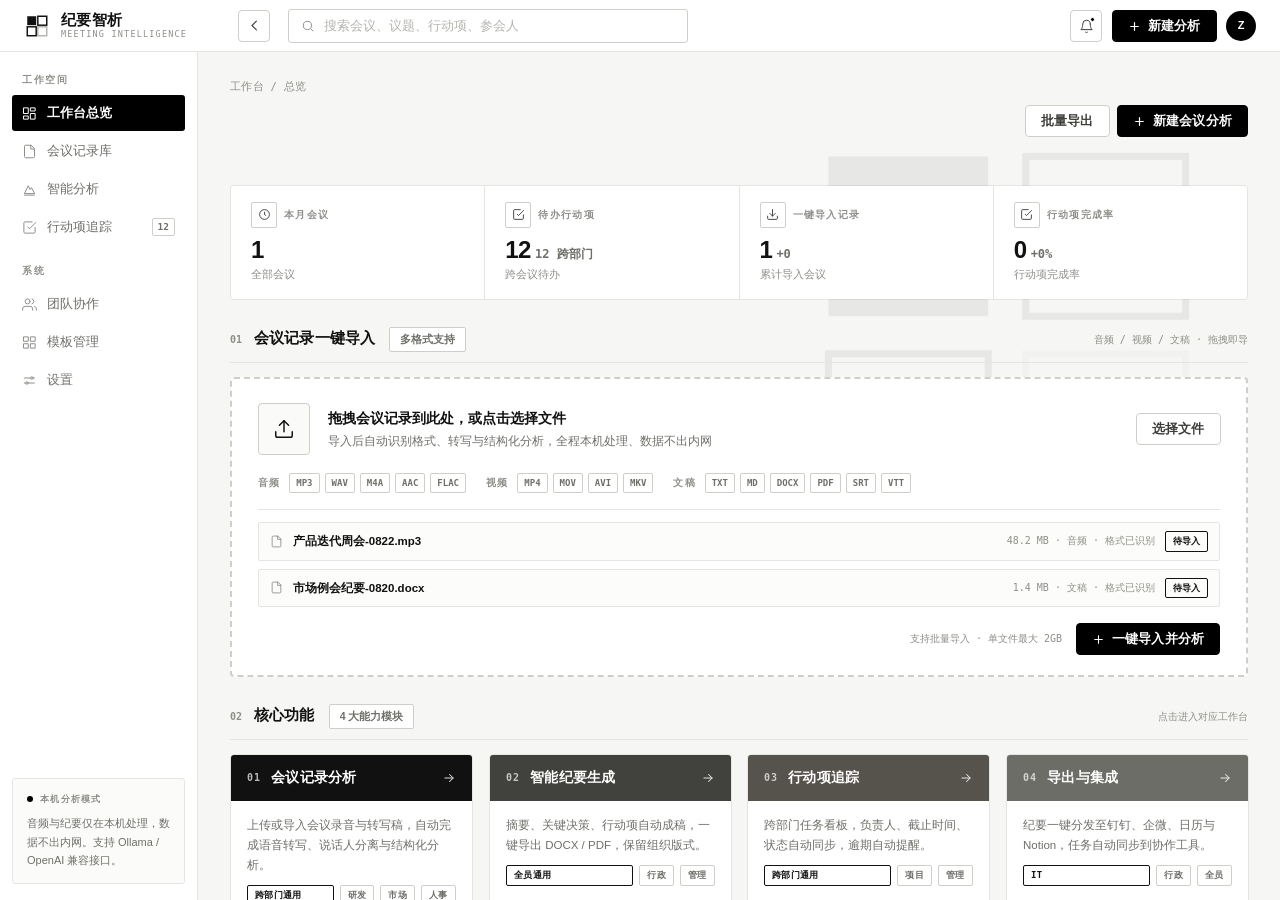
==== commit 8051b503: "workbench: 替换为上传的 mobile-fixed 版本（移动端适配修复）" ====
--- a/workbench/index.html
+++ b/workbench/index.html
@@ -1,10 +1,9 @@
-<!DOCTYPE html>
-<html lang="zh-CN">
-<head>
+<!doctype html>
+<html lang="zh-CN"><head>
 <meta charset="UTF-8">
 <meta name="viewport" content="width=device-width, initial-scale=1.0">
 <title>纪要智析 · 会议记录智能分析工作台</title>
-<link rel="icon" href="data:image/svg+xml,%3Csvg xmlns='http://www.w3.org/2000/svg' viewBox='0 0 64 64'%3E%3Crect width='64' height='64' rx='6' fill='%230B0B0B'/%3E%3Ctext x='32' y='44' font-size='30' font-weight='900' font-family='sans-serif' fill='%23FFFFFF' text-anchor='middle'%3E%E8%AE%B0%3C/text%3E%3C/svg%3E">
+<link rel="icon" href="data:image/svg+xml,%3Csvg%20xmlns%3D%22http%3A%2F%2Fwww.w3.org%2F2000%2Fsvg%22%20data-codex-favicon-badge%3D%22codex-favicon-badge%22%20width%3D%2232%22%20height%3D%2232%22%20viewBox%3D%220%200%2032%2032%22%3E%3Cimage%20href%3D%22data%3Aimage%2Fbmp%3Bbase64%2CiVBORw0KGgoAAAANSUhEUgAAACAAAAAgCAYAAABzenr0AAACIUlEQVR4nOyXP2gTURjAf2pIDhJIhmCc0u06tYskQ%2BAWOQRBB3FxCEQwQ2mWoFLBwcFBqKA0S%2BhQQSHQDBfaoRAwtwU7GLJEEC7j4VJxuECG66TvTCgx9MhLSXtLfvDBu%2BPdux%2Fvz8f3QtFo9BbwTsRdESmuhhMRX0RsXRMC%2B6LxmGCoewKOaMQJhkEowJ97xK8TMEuBpYC8gL7N%2FqdnrLFYQlK9Mjsc14usK6CpaZ7kypg7x%2FzOq76f9GtJRLeZyM1Ap8xrw8IVzcR6kXp3F12JoCiKb0QUqZElZ0BgbtwW%2BbpLPZ%2BiZxqYNYNCazqHZSlVSmQTSCMhsIb%2BSB2ly9YH3vbjdAwTbGh8n%2B6bolhhLiQESmx%2FzrN69uzQdqvcq06InbFChPmQEHA5dd1%2F6%2B%2Btrb%2FYxZDYhGVyySTJpIHF4llAIhJLshUjFvOiQO2bhWVZ9PtyX0ufgv%2FR0bXz3jfYuNMhnbaxbaS4wAwkyLw5pLLpV0a84uDHT7rNXTa12aPJC6RFghk3vb24oqrjZ5F0JitJPS4UE6xqGhL%2Flxd4WtHEIRvh9PYoPDQZjAWyz4cMh%2BM4fDCqbB2bdnv2uNICH42eKGUdensFciLJN%2ByX1FonPr1drKP3VCXG9YrSP0iRQdddTHMq%2FaU17mduTiSgU351jmhLbsI5BC6HZUW0FPAEBgTHwBNoEhzNG%2BFw%2BCuja7l3TY9xNXgZ7EDEi78AAAD%2F%2F7lx4EEAAAAGSURBVAMA%2BiiOzSkygT0AAAAASUVORK5CYII%3D%22%20width%3D%2232%22%20height%3D%2232%22%20opacity%3D%220.3%22%20%2F%3E%3Cpath%20d%3D%22M3.04536%204.45259C2.7582%203.60299%203.60299%202.7582%204.45259%203.04536L14.1828%206.33403C15.1637%206.66558%2015.0872%208.08006%2014.0715%208.39045L10.2994%209.54319C9.93919%209.65327%209.65327%209.93919%209.54319%2010.2994L8.39046%2014.0715C8.08007%2015.0872%206.66558%2015.1637%206.33404%2014.1828L3.04536%204.45259Z%22%20fill%3D%22black%22%20stroke%3D%22white%22%20stroke-width%3D%221.5%22%20stroke-linejoin%3D%22round%22%20paint-order%3D%22stroke%20fill%22%20transform%3D%22translate(-2%20-2)%20scale(2.1)%22%20%2F%3E%3C%2Fsvg%3E" data-codex-favicon-badge="true" data-codex-original-favicon-href="data:image/svg+xml,%3Csvg xmlns='http://www.w3.org/2000/svg' viewBox='0 0 64 64'%3E%3Crect width='64' height='64' rx='6' fill='%230B0B0B'/%3E%3Ctext x='32' y='44' font-size='30' font-weight='900' font-family='sans-serif' fill='%23FFFFFF' text-anchor='middle'%3E%E8%AE%B0%3C/text%3E%3C/svg%3E">
 <style>
   :root {
     --bg: #f6f6f4;
@@ -100,6 +99,7 @@
   .sidebar {
     width:198px; background:var(--surface); border-right:1px solid var(--line);
     padding:18px 12px 16px; display:flex; flex-direction:column; flex:0 0 auto;
+    overflow:hidden; transition:width .42s cubic-bezier(.22,1,.36,1), padding .42s cubic-bezier(.22,1,.36,1), transform .42s cubic-bezier(.22,1,.36,1), box-shadow .3s ease;
   }
   .nav-label {
     font-family:var(--mono); font-size:9.5px; font-weight:600; letter-spacing:.16em;
@@ -133,6 +133,27 @@
 
   /* Main */
   .main { flex:1; overflow-y:auto; padding:26px 32px 40px; scroll-behavior:smooth; }
+
+  .nav-toggle {
+    width:32px; height:32px; border:1px solid var(--line-strong); border-radius:4px;
+    background:var(--surface); color:var(--ink-700); display:inline-flex; align-items:center;
+    justify-content:center; flex:0 0 auto; transition:border-color .2s ease, background-color .2s ease, color .2s ease, transform .2s ease;
+  }
+  .nav-toggle:hover { border-color:var(--ink-900); color:var(--ink-900); }
+  .nav-toggle:active { transform:scale(.94); }
+  .nav-toggle svg { transition:transform .42s cubic-bezier(.22,1,.36,1); }
+  .app.nav-collapsed .nav-toggle svg { transform:rotate(180deg); }
+  .nav-backdrop { display:none; }
+
+  @media (min-width:769px) {
+    .app.nav-collapsed .sidebar { width:64px; padding-inline:10px; }
+    .app.nav-collapsed .sidebar .nav-label,
+    .app.nav-collapsed .sidebar .side-foot { opacity:0; visibility:hidden; pointer-events:none; }
+    .app.nav-collapsed .sidebar .nav-item { gap:0; width:43px; min-height:36px; padding-inline:14px; overflow:hidden; white-space:nowrap; font-size:0; }
+    .app.nav-collapsed .sidebar .nav-item svg { min-width:15px; }
+    .app.nav-collapsed .sidebar .nav-badge { display:none; }
+    .sidebar .nav-label, .sidebar .side-foot, .sidebar .nav-item { transition:opacity .22s ease, visibility .22s ease, background-color .25s ease, color .25s ease, transform .25s ease; }
+  }
   .crumb { font-family:var(--mono); font-size:10.5px; color:var(--ink-400); margin-bottom:10px; letter-spacing:.03em; }
   .crumb b { color:var(--ink-700); font-weight:600; }
   .head { display:flex; align-items:flex-start; gap:16px; flex-wrap:wrap; }
@@ -609,33 +630,108 @@
     .kpis { grid-template-columns:repeat(2,1fr); }
     .grid2, .grid3 { grid-template-columns:1fr; }
   }
+
+  @media (max-width:768px) {
+    html, body { min-height:100%; height:100%; }
+    .app { height:100dvh; min-width:0; }
+    .topbar { height:56px; gap:10px; padding:0 12px; }
+    .brand { min-width:0; flex:1; gap:8px; }
+    .brand-name { font-size:14px; white-space:nowrap; }
+    .brand-sub { display:none; }
+    .search { display:none; }
+    .top-actions { margin-left:0; gap:7px; }
+    .top-actions .icon-btn { display:none; }
+    .top-actions .btn { width:32px; padding:0; justify-content:center; font-size:0; }
+    .avatar { width:30px; flex:0 0 auto; }
+    .body { min-width:0; position:relative; }
+    .sidebar {
+      position:fixed; z-index:80; top:56px; bottom:0; left:0; width:min(82vw,280px);
+      padding:18px 14px 16px; transform:translateX(-104%); border-right-color:var(--line-strong);
+      box-shadow:none; visibility:hidden;
+    }
+    .app.nav-open .sidebar { transform:translateX(0); visibility:visible; box-shadow:16px 0 40px rgba(0,0,0,.12); }
+    .nav-backdrop {
+      display:block; position:fixed; z-index:70; inset:56px 0 0; border:0; background:rgba(17,17,17,.28);
+      opacity:0; visibility:hidden; pointer-events:none; transition:opacity .3s ease, visibility .3s ease;
+    }
+    .app.nav-open .nav-backdrop { opacity:1; visibility:visible; pointer-events:auto; }
+    .app.nav-open .nav-toggle svg { transform:rotate(180deg); }
+    .main { width:100%; min-width:0; padding:18px 14px 32px; overscroll-behavior:contain; }
+    .watermark { width:260px; height:260px; right:-70px; }
+    .head { display:grid; grid-template-columns:minmax(0,1fr); gap:12px; }
+    .head-side { margin-left:0; width:100%; overflow-x:auto; padding-bottom:2px; }
+    .hero-left { min-width:0; }
+    .greet { gap:7px; }
+    .greet-hi { font-size:26px; }
+    .greet-name { font-size:24px; }
+    .greet-suffix { font-size:17px; margin-left:3px; }
+    .meta { gap:8px 16px; margin-bottom:16px; }
+    .kpis, .mod-grid, .dash-row, .grid, .grid2, .grid3, .viz-grid, .sop-grid { grid-template-columns:minmax(0,1fr); }
+    .kpi { padding:14px 16px; }
+    .card { padding:16px; }
+    .import-card { padding:18px 16px 16px; }
+    .import-top { align-items:flex-start; }
+    .import-formats { gap:12px; }
+    .import-bar { align-items:stretch; flex-direction:column; }
+    .import-bar .btn { justify-content:center; }
+    .file-row { align-items:flex-start; flex-wrap:wrap; }
+    .file-row .f-meta { width:100%; margin-left:23px; }
+    .file-row .f-state { margin-left:auto; }
+    .tabs { gap:20px; overflow-x:auto; scrollbar-width:none; }
+    .tabs::-webkit-scrollbar { display:none; }
+    .tab { flex:0 0 auto; }
+    .action-row, .act-row, .recent-row { grid-template-columns:minmax(0,1fr) auto; gap:7px 10px; }
+    .action-row > *, .act-row > *, .recent-row > * { min-width:0; }
+    .action-row .person, .act-row .person { grid-column:1; }
+    .action-row .due, .action-row .st, .act-row .due, .act-row .st, .act-row .act-src { grid-column:2; justify-self:end; }
+    .recent-row .r-type, .recent-row .r-date, .recent-row .r-acts { grid-column:1; justify-self:start; }
+    .recent-row .r-arrow { grid-column:2; grid-row:1; }
+    .dept-band { align-items:flex-start; }
+    .dept-band p { width:100%; margin-left:0; }
+    .foot { gap:12px; flex-direction:column; }
+  }
+
+  @media (max-width:390px) {
+    .brand-logo { width:22px; height:22px; }
+    .top-actions .avatar { display:none; }
+    .main { padding-inline:12px; }
+    .greet-hi { font-size:23px; }
+    .greet-name { font-size:21px; }
+  }
+
+  @media (prefers-reduced-motion:reduce) {
+    *, *::before, *::after { scroll-behavior:auto !important; animation-duration:.01ms !important; animation-iteration-count:1 !important; transition-duration:.01ms !important; }
+  }
 </style>
 </head>
-<body>
+<body style="" data-boot="ok">
 <div class="app">
 
   <!-- ================= Top bar ================= -->
-  <div class="topbar" data-anim="topbar">
+  <div class="topbar" data-anim="topbar" style="translate: none; rotate: none; scale: none; opacity: 1; visibility: inherit; transform: translate(0px, 0px);">
     <div class="brand">
       <svg class="brand-logo" width="26" height="26" viewBox="0 0 32 32" fill="none" aria-hidden="true">
-        <rect x="4" y="4" width="11" height="11" fill="#111111"/>
-        <rect x="17" y="4" width="11" height="11" stroke="#111111" stroke-width="1.8"/>
-        <rect x="4" y="17" width="11" height="11" stroke="#111111" stroke-width="1.8"/>
-        <rect x="17" y="17" width="11" height="11" stroke="#b5b5b0" stroke-width="1.8"/>
+        <rect x="4" y="4" width="11" height="11" fill="#111111"></rect>
+        <rect x="17" y="4" width="11" height="11" stroke="#111111" stroke-width="1.8"></rect>
+        <rect x="4" y="17" width="11" height="11" stroke="#111111" stroke-width="1.8"></rect>
+        <rect x="17" y="17" width="11" height="11" stroke="#b5b5b0" stroke-width="1.8"></rect>
       </svg>
       <div class="brand-name">纪要智析<small class="brand-sub">MEETING INTELLIGENCE</small></div>
     </div>
+    <button class="nav-toggle" type="button" aria-label="展开导航栏" aria-controls="primary-navigation" aria-expanded="false">
+      <svg width="15" height="15" viewBox="0 0 24 24" fill="none" stroke="currentColor" stroke-width="1.8" stroke-linecap="round"><path d="M15 5l-7 7 7 7"></path></svg>
+    </button>
     <div class="search">
-      <svg width="14" height="14" viewBox="0 0 24 24" fill="none" stroke="currentColor" stroke-width="1.7"><circle cx="11" cy="11" r="7"/><path d="M21 21l-4.3-4.3"/></svg>
+      <svg width="14" height="14" viewBox="0 0 24 24" fill="none" stroke="currentColor" stroke-width="1.7"><circle cx="11" cy="11" r="7"></circle><path d="M21 21l-4.3-4.3"></path></svg>
       <input placeholder="搜索会议、议题、行动项、参会人">
     </div>
     <div class="top-actions">
       <button class="icon-btn" aria-label="通知">
-        <svg width="15" height="15" viewBox="0 0 24 24" fill="none" stroke="currentColor" stroke-width="1.6" stroke-linecap="round" stroke-linejoin="round"><path d="M18 8a6 6 0 00-12 0c0 7-3 9-3 9h18s-3-2-3-9"/><path d="M13.7 21a2 2 0 01-3.4 0"/></svg>
+        <svg width="15" height="15" viewBox="0 0 24 24" fill="none" stroke="currentColor" stroke-width="1.6" stroke-linecap="round" stroke-linejoin="round"><path d="M18 8a6 6 0 00-12 0c0 7-3 9-3 9h18s-3-2-3-9"></path><path d="M13.7 21a2 2 0 01-3.4 0"></path></svg>
         <span class="pip"></span>
       </button>
       <button class="btn btn-solid" data-anim="btn">
-        <svg width="13" height="13" viewBox="0 0 24 24" fill="none" stroke="currentColor" stroke-width="2.2" stroke-linecap="round"><path d="M12 5v14M5 12h14"/></svg>
+        <svg width="13" height="13" viewBox="0 0 24 24" fill="none" stroke="currentColor" stroke-width="2.2" stroke-linecap="round"><path d="M12 5v14M5 12h14"></path></svg>
         新建分析
       </button>
       <div class="avatar" id="avatarLetter">Z</div>
@@ -644,65 +740,66 @@
 
   <div class="body">
     <!-- ================= Sidebar ================= -->
-    <aside class="sidebar">
+    <aside class="sidebar" id="primary-navigation">
       <div class="nav-label">工作空间</div>
-      <div class="nav-item active" data-anim="nav" data-page="dash">
-        <svg width="15" height="15" viewBox="0 0 24 24" fill="none" stroke="currentColor" stroke-width="1.6" stroke-linecap="round" stroke-linejoin="round"><rect x="3" y="3" width="7" height="9"/><rect x="14" y="3" width="7" height="5"/><rect x="14" y="12" width="7" height="9"/><rect x="3" y="16" width="7" height="5"/></svg>
+      <div class="nav-item active" data-anim="nav" data-page="dash" style="translate: none; rotate: none; scale: none; opacity: 1; visibility: inherit; transform: translate(0px, 0px);">
+        <svg width="15" height="15" viewBox="0 0 24 24" fill="none" stroke="currentColor" stroke-width="1.6" stroke-linecap="round" stroke-linejoin="round"><rect x="3" y="3" width="7" height="9"></rect><rect x="14" y="3" width="7" height="5"></rect><rect x="14" y="12" width="7" height="9"></rect><rect x="3" y="16" width="7" height="5"></rect></svg>
         工作台总览
       </div>
-      <div class="nav-item" data-anim="nav" data-page="library">
-        <svg width="15" height="15" viewBox="0 0 24 24" fill="none" stroke="currentColor" stroke-width="1.6" stroke-linecap="round" stroke-linejoin="round"><path d="M14 2H6a2 2 0 00-2 2v16a2 2 0 002 2h12a2 2 0 002-2V8z"/><path d="M14 2v6h6"/></svg>
+      <div class="nav-item" data-anim="nav" data-page="library" style="translate: none; rotate: none; scale: none; opacity: 1; visibility: inherit; transform: translate(0px, 0px);">
+        <svg width="15" height="15" viewBox="0 0 24 24" fill="none" stroke="currentColor" stroke-width="1.6" stroke-linecap="round" stroke-linejoin="round"><path d="M14 2H6a2 2 0 00-2 2v16a2 2 0 002 2h12a2 2 0 002-2V8z"></path><path d="M14 2v6h6"></path></svg>
         会议记录库
       </div>
-      <div class="nav-item" data-anim="nav" data-page="analysis">
-        <svg width="15" height="15" viewBox="0 0 24 24" fill="none" stroke="currentColor" stroke-width="1.6" stroke-linecap="round" stroke-linejoin="round"><path d="M4 18L10 6l3 6 2-3 5 9z"/><path d="M4 21h16"/></svg>
+      <div class="nav-item" data-anim="nav" data-page="analysis" style="translate: none; rotate: none; scale: none; opacity: 1; visibility: inherit; transform: translate(0px, 0px);">
+        <svg width="15" height="15" viewBox="0 0 24 24" fill="none" stroke="currentColor" stroke-width="1.6" stroke-linecap="round" stroke-linejoin="round"><path d="M4 18L10 6l3 6 2-3 5 9z"></path><path d="M4 21h16"></path></svg>
         智能分析
       </div>
-      <div class="nav-item" data-anim="nav" data-page="actions">
-        <svg width="15" height="15" viewBox="0 0 24 24" fill="none" stroke="currentColor" stroke-width="1.6" stroke-linecap="round" stroke-linejoin="round"><path d="M9 11l3 3L22 4"/><path d="M21 12v7a2 2 0 01-2 2H5a2 2 0 01-2-2V5a2 2 0 012-2h11"/></svg>
+      <div class="nav-item" data-anim="nav" data-page="actions" style="translate: none; rotate: none; scale: none; opacity: 1; visibility: inherit; transform: translate(0px, 0px);">
+        <svg width="15" height="15" viewBox="0 0 24 24" fill="none" stroke="currentColor" stroke-width="1.6" stroke-linecap="round" stroke-linejoin="round"><path d="M9 11l3 3L22 4"></path><path d="M21 12v7a2 2 0 01-2 2H5a2 2 0 01-2-2V5a2 2 0 012-2h11"></path></svg>
         行动项追踪
-        <span class="nav-badge" id="navBadge">0</span>
+        <span class="nav-badge" id="navBadge">12</span>
       </div>
       <div class="nav-label" style="margin-top:14px;">系统</div>
-      <div class="nav-item" data-anim="nav" data-page="team">
-        <svg width="15" height="15" viewBox="0 0 24 24" fill="none" stroke="currentColor" stroke-width="1.6" stroke-linecap="round" stroke-linejoin="round"><path d="M17 21v-2a4 4 0 00-4-4H5a4 4 0 00-4 4v2"/><circle cx="9" cy="7" r="4"/><path d="M23 21v-2a4 4 0 00-3-3.87"/><path d="M16 3.13a4 4 0 010 7.75"/></svg>
+      <div class="nav-item" data-anim="nav" data-page="team" style="translate: none; rotate: none; scale: none; opacity: 1; visibility: inherit; transform: translate(0px, 0px);">
+        <svg width="15" height="15" viewBox="0 0 24 24" fill="none" stroke="currentColor" stroke-width="1.6" stroke-linecap="round" stroke-linejoin="round"><path d="M17 21v-2a4 4 0 00-4-4H5a4 4 0 00-4 4v2"></path><circle cx="9" cy="7" r="4"></circle><path d="M23 21v-2a4 4 0 00-3-3.87"></path><path d="M16 3.13a4 4 0 010 7.75"></path></svg>
         团队协作
       </div>
-      <div class="nav-item" data-anim="nav" data-page="templates">
-        <svg width="15" height="15" viewBox="0 0 24 24" fill="none" stroke="currentColor" stroke-width="1.6" stroke-linecap="round" stroke-linejoin="round"><rect x="3" y="3" width="7" height="7"/><rect x="14" y="3" width="7" height="7"/><rect x="3" y="14" width="7" height="7"/><rect x="14" y="14" width="7" height="7"/></svg>
+      <div class="nav-item" data-anim="nav" data-page="templates" style="translate: none; rotate: none; scale: none; opacity: 1; visibility: inherit; transform: translate(0px, 0px);">
+        <svg width="15" height="15" viewBox="0 0 24 24" fill="none" stroke="currentColor" stroke-width="1.6" stroke-linecap="round" stroke-linejoin="round"><rect x="3" y="3" width="7" height="7"></rect><rect x="14" y="3" width="7" height="7"></rect><rect x="3" y="14" width="7" height="7"></rect><rect x="14" y="14" width="7" height="7"></rect></svg>
         模板管理
       </div>
-      <div class="nav-item" data-anim="nav" data-page="settings">
-        <svg width="15" height="15" viewBox="0 0 24 24" fill="none" stroke="currentColor" stroke-width="1.6" stroke-linecap="round" stroke-linejoin="round"><path d="M4 8h10M18 8h2M4 16h2M10 16h10"/><circle cx="16" cy="8" r="2"/><circle cx="8" cy="16" r="2"/></svg>
+      <div class="nav-item" data-anim="nav" data-page="settings" style="translate: none; rotate: none; scale: none; opacity: 1; visibility: inherit; transform: translate(0px, 0px);">
+        <svg width="15" height="15" viewBox="0 0 24 24" fill="none" stroke="currentColor" stroke-width="1.6" stroke-linecap="round" stroke-linejoin="round"><path d="M4 8h10M18 8h2M4 16h2M10 16h10"></path><circle cx="16" cy="8" r="2"></circle><circle cx="8" cy="16" r="2"></circle></svg>
         设置
       </div>
-      <div class="side-foot" data-anim="foot">
+      <div class="side-foot" data-anim="foot" style="translate: none; rotate: none; scale: none; opacity: 1; visibility: inherit; transform: translate(0px, 0px);">
         <div class="sf-label"><span class="sf-dot"></span>本机分析模式</div>
         <p>音频与纪要仅在本机处理，数据不出内网。支持 Ollama / OpenAI 兼容接口。</p>
       </div>
     </aside>
+    <button class="nav-backdrop" type="button" tabindex="-1" aria-label="收起导航栏"></button>
 
     <!-- ================= Main ================= -->
-    <main class="main">
+    <main class="main" style="scroll-behavior: smooth;">
       <!-- ================= 工作台总览 ================= -->
       <div id="page-dash" class="page on">
         <svg class="watermark" viewBox="0 0 200 200" fill="none" aria-hidden="true">
-          <rect x="24" y="24" width="68" height="68" fill="#111111"/>
-          <rect x="108" y="24" width="68" height="68" stroke="#111111" stroke-width="3"/>
-          <rect x="24" y="108" width="68" height="68" stroke="#111111" stroke-width="3"/>
-          <rect x="108" y="108" width="68" height="68" stroke="#b5b5b0" stroke-width="3"/>
+          <rect x="24" y="24" width="68" height="68" fill="#111111"></rect>
+          <rect x="108" y="24" width="68" height="68" stroke="#111111" stroke-width="3"></rect>
+          <rect x="24" y="108" width="68" height="68" stroke="#111111" stroke-width="3"></rect>
+          <rect x="108" y="108" width="68" height="68" stroke="#b5b5b0" stroke-width="3"></rect>
         </svg>
 
-        <div class="crumb">工作台 / 总览</div>
-
-        <div class="head">
-          <div class="hero-left">
+        <div class="crumb" style="translate: none; rotate: none; scale: none; opacity: 1; visibility: inherit; transform: translate(0px, 0px);">工作台 / 总览</div>
+
+        <div class="head" style="translate: none; rotate: none; scale: none; opacity: 1; visibility: inherit; transform: translate(0px, 0px);">
+          <div class="hero-left" style="translate: none; rotate: none; scale: none; opacity: 0; visibility: hidden; transform: translate(0px, 0px);">
             <div class="greet">
-              <span class="greet-hi">HI<span class="hi-ico">!</span></span>
-              <span class="greet-name"><span id="greetLetter">Z</span><span class="greet-suffix"><span id="greetSuffix">同学</span></span></span>
-            </div>
-            <div class="greet-rule"></div>
-            <div class="hero-sub">
+              <span class="greet-hi" style="translate: none; rotate: none; scale: none; opacity: 1; visibility: inherit; transform: translate(0px, 0px);">HI<span class="hi-ico">!</span></span>
+              <span class="greet-name" style="translate: none; rotate: none; scale: none; opacity: 1; visibility: inherit; transform: translate(0px, 0px);"><span id="greetLetter">Z</span><span class="greet-suffix"><span id="greetSuffix">同学</span></span></span>
+            </div>
+            <div class="greet-rule" style="translate: none; rotate: none; scale: none; opacity: 1; visibility: inherit; transform: translate(0px, 0px);"></div>
+            <div class="hero-sub" style="translate: none; rotate: none; scale: none; opacity: 1; visibility: inherit; transform: translate(0px, 0px);">
               <span class="auto-tag">AUTO</span>
               <span id="heroSub">正在为你生成今日工作清单</span>
               <span class="caret"></span>
@@ -711,52 +808,52 @@
           <div class="head-side">
             <button class="btn btn-ghost">批量导出</button>
             <button class="btn btn-solid">
-              <svg width="13" height="13" viewBox="0 0 24 24" fill="none" stroke="currentColor" stroke-width="2.2" stroke-linecap="round"><path d="M12 5v14M5 12h14"/></svg>
+              <svg width="13" height="13" viewBox="0 0 24 24" fill="none" stroke="currentColor" stroke-width="2.2" stroke-linecap="round"><path d="M12 5v14M5 12h14"></path></svg>
               新建会议分析
             </button>
           </div>
         </div>
 
         <div class="kpis">
-          <div class="kpi" style="--acc:#111111">
-            <div class="k-label"><span class="k-icon"><svg width="13" height="13" viewBox="0 0 24 24" fill="none" stroke="currentColor" stroke-width="1.7"><circle cx="12" cy="12" r="9"/><path d="M12 7v5l3 2"/></svg></span>本月会议</div>
-            <div class="k-num"><span id="kpiMeetings">0</span></div>
-            <div class="k-sub">较上月 +12%</div>
-          </div>
-          <div class="kpi" style="--acc:#41413d">
-            <div class="k-label"><span class="k-icon"><svg width="13" height="13" viewBox="0 0 24 24" fill="none" stroke="currentColor" stroke-width="1.7"><path d="M9 11l3 3L22 4"/><path d="M21 12v7a2 2 0 01-2 2H5a2 2 0 01-2-2V5a2 2 0 012-2h11"/></svg></span>待办行动项</div>
-            <div class="k-num"><span id="kpiTodos">0</span><small><span id="kpiCross">0</span> 跨部门</small></div>
-            <div class="k-sub">本周新增 08</div>
-          </div>
-          <div class="kpi" style="--acc:#56524c">
-            <div class="k-label"><span class="k-icon"><svg width="13" height="13" viewBox="0 0 24 24" fill="none" stroke="currentColor" stroke-width="1.7" stroke-linecap="round" stroke-linejoin="round"><path d="M21 15v4a2 2 0 01-2 2H5a2 2 0 01-2-2v-4"/><path d="M7 10l5 5 5-5"/><path d="M12 15V3"/></svg></span>一键导入记录</div>
-            <div class="k-num"><span id="kpiImports">0</span><small>+<span id="kpiImportsDelta">0</span></small></div>
-            <div class="k-sub">本月新增导入</div>
-          </div>
-          <div class="kpi" style="--acc:#6d6d68">
-            <div class="k-label"><span class="k-icon"><svg width="13" height="13" viewBox="0 0 24 24" fill="none" stroke="currentColor" stroke-width="1.7"><path d="M9 11l3 3L22 4"/><path d="M21 12v7a2 2 0 01-2 2H5a2 2 0 01-2-2V5a2 2 0 012-2h11"/></svg></span>行动项完成率</div>
+          <div class="kpi" style="--acc: #111111; translate: none; rotate: none; scale: none; opacity: 1; visibility: inherit; transform: translate(0px, 0px);">
+            <div class="k-label"><span class="k-icon"><svg width="13" height="13" viewBox="0 0 24 24" fill="none" stroke="currentColor" stroke-width="1.7"><circle cx="12" cy="12" r="9"></circle><path d="M12 7v5l3 2"></path></svg></span>本月会议</div>
+            <div class="k-num"><span id="kpiMeetings">1</span></div>
+            <div class="k-sub">全部会议</div>
+          </div>
+          <div class="kpi" style="--acc: #41413d; translate: none; rotate: none; scale: none; opacity: 1; visibility: inherit; transform: translate(0px, 0px);">
+            <div class="k-label"><span class="k-icon"><svg width="13" height="13" viewBox="0 0 24 24" fill="none" stroke="currentColor" stroke-width="1.7"><path d="M9 11l3 3L22 4"></path><path d="M21 12v7a2 2 0 01-2 2H5a2 2 0 01-2-2V5a2 2 0 012-2h11"></path></svg></span>待办行动项</div>
+            <div class="k-num"><span id="kpiTodos">12</span><small><span id="kpiCross">12</span> 跨部门</small></div>
+            <div class="k-sub">跨会议待办</div>
+          </div>
+          <div class="kpi" style="--acc: #56524c; translate: none; rotate: none; scale: none; opacity: 1; visibility: inherit; transform: translate(0px, 0px);">
+            <div class="k-label"><span class="k-icon"><svg width="13" height="13" viewBox="0 0 24 24" fill="none" stroke="currentColor" stroke-width="1.7" stroke-linecap="round" stroke-linejoin="round"><path d="M21 15v4a2 2 0 01-2 2H5a2 2 0 01-2-2v-4"></path><path d="M7 10l5 5 5-5"></path><path d="M12 15V3"></path></svg></span>一键导入记录</div>
+            <div class="k-num"><span id="kpiImports">1</span><small>+<span id="kpiImportsDelta">0</span></small></div>
+            <div class="k-sub">累计导入会议</div>
+          </div>
+          <div class="kpi" style="--acc: #6d6d68; translate: none; rotate: none; scale: none; opacity: 1; visibility: inherit; transform: translate(0px, 0px);">
+            <div class="k-label"><span class="k-icon"><svg width="13" height="13" viewBox="0 0 24 24" fill="none" stroke="currentColor" stroke-width="1.7"><path d="M9 11l3 3L22 4"></path><path d="M21 12v7a2 2 0 01-2 2H5a2 2 0 01-2-2V5a2 2 0 012-2h11"></path></svg></span>行动项完成率</div>
             <div class="k-num"><span id="kpiRate">0</span><small>+<span id="kpiRateDelta">0</span>%</small></div>
-            <div class="k-sub">跨部门待办 12 项</div>
+            <div class="k-sub">行动项完成率</div>
           </div>
         </div>
 
         <div class="sec">
-          <div class="sec-head">
+          <div class="sec-head" style="translate: none; rotate: none; scale: none; transform: translate(0px, 0px); opacity: 1; visibility: inherit;">
             <span class="sec-num">01</span>
             <h2>会议记录一键导入</h2>
             <span class="badge line">多格式支持</span>
             <span class="hint">音频 / 视频 / 文稿 · 拖拽即导</span>
           </div>
-          <div class="import-card" id="importDrop">
+          <div class="import-card" id="importDrop" style="translate: none; rotate: none; scale: none; opacity: 1; visibility: inherit; transform: translate(0px, 0px);">
             <div class="import-top">
               <div class="import-ico">
-                <svg width="22" height="22" viewBox="0 0 24 24" fill="none" stroke="currentColor" stroke-width="1.6" stroke-linecap="round" stroke-linejoin="round"><path d="M21 15v4a2 2 0 01-2 2H5a2 2 0 01-2-2v-4"/><path d="M17 8l-5-5-5 5"/><path d="M12 3v12"/></svg>
+                <svg width="22" height="22" viewBox="0 0 24 24" fill="none" stroke="currentColor" stroke-width="1.6" stroke-linecap="round" stroke-linejoin="round"><path d="M21 15v4a2 2 0 01-2 2H5a2 2 0 01-2-2v-4"></path><path d="M17 8l-5-5-5 5"></path><path d="M12 3v12"></path></svg>
               </div>
               <div>
                 <div class="import-title" id="importHint">拖拽会议记录到此处，或点击选择文件</div>
                 <div class="import-sub">导入后自动识别格式、转写与结构化分析，全程本机处理、数据不出内网</div>
               </div>
-              <input type="file" id="importFile" multiple accept=".mp3,.wav,.m4a,.aac,.flac,.mp4,.mov,.avi,.mkv,.txt,.md,.docx,.pdf,.srt,.vtt" hidden>
+              <input type="file" id="importFile" multiple="" accept=".mp3,.wav,.m4a,.aac,.flac,.mp4,.mov,.avi,.mkv,.txt,.md,.docx,.pdf,.srt,.vtt" hidden="">
               <button class="btn btn-ghost" id="importPick" style="margin-left:auto;">选择文件</button>
             </div>
             <div class="import-formats">
@@ -766,13 +863,13 @@
             </div>
             <div class="import-files" id="importFiles">
               <div class="file-row">
-                <svg width="13" height="13" viewBox="0 0 24 24" fill="none" stroke="currentColor" stroke-width="1.6" stroke-linecap="round" stroke-linejoin="round" style="color:var(--ink-400);"><path d="M14 2H6a2 2 0 00-2 2v16a2 2 0 002 2h12a2 2 0 002-2V8z"/><path d="M14 2v6h6"/></svg>
+                <svg width="13" height="13" viewBox="0 0 24 24" fill="none" stroke="currentColor" stroke-width="1.6" stroke-linecap="round" stroke-linejoin="round" style="color:var(--ink-400);"><path d="M14 2H6a2 2 0 00-2 2v16a2 2 0 002 2h12a2 2 0 002-2V8z"></path><path d="M14 2v6h6"></path></svg>
                 <span class="f-name">产品迭代周会-0822.mp3</span>
                 <span class="f-meta">48.2 MB · 音频 · 格式已识别</span>
                 <span class="f-state">待导入</span>
               </div>
               <div class="file-row">
-                <svg width="13" height="13" viewBox="0 0 24 24" fill="none" stroke="currentColor" stroke-width="1.6" stroke-linecap="round" stroke-linejoin="round" style="color:var(--ink-400);"><path d="M14 2H6a2 2 0 00-2 2v16a2 2 0 002 2h12a2 2 0 002-2V8z"/><path d="M14 2v6h6"/></svg>
+                <svg width="13" height="13" viewBox="0 0 24 24" fill="none" stroke="currentColor" stroke-width="1.6" stroke-linecap="round" stroke-linejoin="round" style="color:var(--ink-400);"><path d="M14 2H6a2 2 0 00-2 2v16a2 2 0 002 2h12a2 2 0 002-2V8z"></path><path d="M14 2v6h6"></path></svg>
                 <span class="f-name">市场例会纪要-0820.docx</span>
                 <span class="f-meta">1.4 MB · 文稿 · 格式已识别</span>
                 <span class="f-state">待导入</span>
@@ -781,7 +878,7 @@
             <div class="import-bar">
               <span id="importMeta">支持批量导入 · 单文件最大 2GB</span>
               <button class="btn btn-solid" id="importBtn">
-                <svg width="13" height="13" viewBox="0 0 24 24" fill="none" stroke="currentColor" stroke-width="2" stroke-linecap="round" stroke-linejoin="round"><path d="M12 5v14M5 12h14"/></svg>
+                <svg width="13" height="13" viewBox="0 0 24 24" fill="none" stroke="currentColor" stroke-width="2" stroke-linecap="round" stroke-linejoin="round"><path d="M12 5v14M5 12h14"></path></svg>
                 一键导入并分析
               </button>
             </div>
@@ -789,51 +886,51 @@
         </div>
 
         <div class="sec">
-          <div class="sec-head">
+          <div class="sec-head" style="translate: none; rotate: none; scale: none; transform: translate(0px, 0px); opacity: 1; visibility: inherit;">
             <span class="sec-num">02</span>
             <h2>核心功能</h2>
             <span class="badge line">4 大能力模块</span>
             <span class="hint">点击进入对应工作台</span>
           </div>
           <div class="mod-grid">
-            <div class="mod-card" data-nav="library">
+            <div class="mod-card" data-nav="library" style="translate: none; rotate: none; scale: none; transform: translate(0px, 0px); opacity: 1; visibility: inherit;">
               <div class="mod-block" style="background:#111111">
                 <span class="mod-idx">01</span>
                 <h3>会议记录分析</h3>
-                <span class="arr"><svg width="14" height="14" viewBox="0 0 24 24" fill="none" stroke="currentColor" stroke-width="1.8" stroke-linecap="round" stroke-linejoin="round"><path d="M5 12h14"/><path d="M13 6l6 6-6 6"/></svg></span>
+                <span class="arr"><svg width="14" height="14" viewBox="0 0 24 24" fill="none" stroke="currentColor" stroke-width="1.8" stroke-linecap="round" stroke-linejoin="round"><path d="M5 12h14"></path><path d="M13 6l6 6-6 6"></path></svg></span>
               </div>
               <div class="mod-body">
                 <p>上传或导入会议录音与转写稿，自动完成语音转写、说话人分离与结构化分析。</p>
                 <div class="mod-tags"><span class="mod-tag main">跨部门通用</span><span class="mod-tag">研发</span><span class="mod-tag">市场</span><span class="mod-tag">人事</span></div>
               </div>
             </div>
-            <div class="mod-card" data-nav="analysis">
+            <div class="mod-card" data-nav="analysis" style="translate: none; rotate: none; scale: none; transform: translate(0px, 0px); opacity: 1; visibility: inherit;">
               <div class="mod-block" style="background:#41413d">
                 <span class="mod-idx">02</span>
                 <h3>智能纪要生成</h3>
-                <span class="arr"><svg width="14" height="14" viewBox="0 0 24 24" fill="none" stroke="currentColor" stroke-width="1.8" stroke-linecap="round" stroke-linejoin="round"><path d="M5 12h14"/><path d="M13 6l6 6-6 6"/></svg></span>
+                <span class="arr"><svg width="14" height="14" viewBox="0 0 24 24" fill="none" stroke="currentColor" stroke-width="1.8" stroke-linecap="round" stroke-linejoin="round"><path d="M5 12h14"></path><path d="M13 6l6 6-6 6"></path></svg></span>
               </div>
               <div class="mod-body">
                 <p>摘要、关键决策、行动项自动成稿，一键导出 DOCX / PDF，保留组织版式。</p>
                 <div class="mod-tags"><span class="mod-tag main">全员通用</span><span class="mod-tag">行政</span><span class="mod-tag">管理</span></div>
               </div>
             </div>
-            <div class="mod-card" data-nav="actions">
+            <div class="mod-card" data-nav="actions" style="translate: none; rotate: none; scale: none; transform: translate(0px, 0px); opacity: 1; visibility: inherit;">
               <div class="mod-block" style="background:#56524c">
                 <span class="mod-idx">03</span>
                 <h3>行动项追踪</h3>
-                <span class="arr"><svg width="14" height="14" viewBox="0 0 24 24" fill="none" stroke="currentColor" stroke-width="1.8" stroke-linecap="round" stroke-linejoin="round"><path d="M5 12h14"/><path d="M13 6l6 6-6 6"/></svg></span>
+                <span class="arr"><svg width="14" height="14" viewBox="0 0 24 24" fill="none" stroke="currentColor" stroke-width="1.8" stroke-linecap="round" stroke-linejoin="round"><path d="M5 12h14"></path><path d="M13 6l6 6-6 6"></path></svg></span>
               </div>
               <div class="mod-body">
                 <p>跨部门任务看板，负责人、截止时间、状态自动同步，逾期自动提醒。</p>
                 <div class="mod-tags"><span class="mod-tag main">跨部门通用</span><span class="mod-tag">项目</span><span class="mod-tag">管理</span></div>
               </div>
             </div>
-            <div class="mod-card" data-nav="templates">
+            <div class="mod-card" data-nav="templates" style="translate: none; rotate: none; scale: none; transform: translate(0px, 0px); opacity: 1; visibility: inherit;">
               <div class="mod-block" style="background:#6d6d68">
                 <span class="mod-idx">04</span>
                 <h3>导出与集成</h3>
-                <span class="arr"><svg width="14" height="14" viewBox="0 0 24 24" fill="none" stroke="currentColor" stroke-width="1.8" stroke-linecap="round" stroke-linejoin="round"><path d="M5 12h14"/><path d="M13 6l6 6-6 6"/></svg></span>
+                <span class="arr"><svg width="14" height="14" viewBox="0 0 24 24" fill="none" stroke="currentColor" stroke-width="1.8" stroke-linecap="round" stroke-linejoin="round"><path d="M5 12h14"></path><path d="M13 6l6 6-6 6"></path></svg></span>
               </div>
               <div class="mod-body">
                 <p>纪要一键分发至钉钉、企微、日历与 Notion，任务自动同步到协作工具。</p>
@@ -842,70 +939,58 @@
             </div>
           </div>
 
-          <div class="dept-band">
-            <span class="dept-note">跨部门通用能力</span>
+          <div class="dept-band" style="translate: none; rotate: none; scale: none; transform: translate(0px, 26px) scale(0.985, 0.985); opacity: 0; visibility: hidden;">
+            <span class="dept-note">DEPARTMENTS 1</span>
             <div class="dept-tags">
-              <span>研发</span><span>产品</span><span>市场</span><span>销售</span><span>人事</span><span>财务</span><span>运营</span><span>客服</span>
-            </div>
-            <p>同一套会议分析底座，按部门场景适配模板与指标，无需重复建设。</p>
+              <span>产品 / 研发 · 1</span><span style="display: none;">产品</span><span style="display: none;">市场</span><span style="display: none;">销售</span><span style="display: none;">人事</span><span style="display: none;">财务</span><span style="display: none;">运营</span><span style="display: none;">客服</span>
+            </div>
+            <p>共 1 场会议 · 12 项待办</p>
           </div>
         </div>
 
         <div class="sec">
-          <div class="sec-head">
+          <div class="sec-head" style="translate: none; rotate: none; scale: none; transform: translate(0px, 26px) scale(0.985, 0.985); opacity: 0; visibility: hidden;">
             <span class="sec-num">03</span>
             <h2>最近会议与部门使用</h2>
             <span class="hint">数据为演示样例</span>
           </div>
           <div class="dash-row">
-            <div class="card">
+            <div class="card" style="translate: none; rotate: none; scale: none; transform: translate(0px, 26px) scale(0.985, 0.985); opacity: 0; visibility: hidden;">
               <div class="card-head"><h3>最近会议</h3><span class="hint">本月 128 场</span></div>
-              <div class="recent-row" data-mid="m1">
-                <div class="r-name">产品迭代周会<small>通用纪要 · 研发 / 产品 / 市场</small></div>
-                <span class="r-type">今天</span>
-                <span class="r-date">10:00</span>
-                <span class="r-acts">04 行动项</span>
-                <span class="r-arrow"><svg width="14" height="14" viewBox="0 0 24 24" fill="none" stroke="currentColor" stroke-width="1.8" stroke-linecap="round" stroke-linejoin="round"><path d="M5 12h14"/><path d="M13 6l6 6-6 6"/></svg></span>
-              </div>
-              <div class="recent-row" data-mid="m2">
+              <div class="recent-row" data-mid="mta33ynjrwzekr">
+                <div class="r-name">示例：产品迭代周会<small>产品 / 研发 · 例会 / 周会</small></div>
+                <span class="r-type">例会 / 周会</span>
+                <span class="r-date">2026-08-26</span>
+                <span class="r-acts">12 待办</span>
+                <span class="r-arrow"><svg width="14" height="14" viewBox="0 0 24 24" fill="none" stroke="currentColor" stroke-width="1.8" stroke-linecap="round" stroke-linejoin="round"><path d="M5 12h14"></path><path d="M13 6l6 6-6 6"></path></svg></span>
+              </div>
+              <div class="recent-row" data-mid="m2" style="display: none;">
                 <div class="r-name">市场季度规划会<small>通用纪要 · 市场 / 销售</small></div>
                 <span class="r-type">昨天</span>
                 <span class="r-date">14:30</span>
                 <span class="r-acts">03 行动项</span>
-                <span class="r-arrow"><svg width="14" height="14" viewBox="0 0 24 24" fill="none" stroke="currentColor" stroke-width="1.8" stroke-linecap="round" stroke-linejoin="round"><path d="M5 12h14"/><path d="M13 6l6 6-6 6"/></svg></span>
-              </div>
-              <div class="recent-row" data-mid="m3">
+                <span class="r-arrow"><svg width="14" height="14" viewBox="0 0 24 24" fill="none" stroke="currentColor" stroke-width="1.8" stroke-linecap="round" stroke-linejoin="round"><path d="M5 12h14"></path><path d="M13 6l6 6-6 6"></path></svg></span>
+              </div>
+              <div class="recent-row" data-mid="m3" style="display: none;">
                 <div class="r-name">招聘面试记录<small>人事场景 · 候选人评估</small></div>
                 <span class="r-type">08-20</span>
                 <span class="r-date">16:00</span>
                 <span class="r-acts">02 行动项</span>
-                <span class="r-arrow"><svg width="14" height="14" viewBox="0 0 24 24" fill="none" stroke="currentColor" stroke-width="1.8" stroke-linecap="round" stroke-linejoin="round"><path d="M5 12h14"/><path d="M13 6l6 6-6 6"/></svg></span>
-              </div>
-              <div class="recent-row" data-mid="m4">
+                <span class="r-arrow"><svg width="14" height="14" viewBox="0 0 24 24" fill="none" stroke="currentColor" stroke-width="1.8" stroke-linecap="round" stroke-linejoin="round"><path d="M5 12h14"></path><path d="M13 6l6 6-6 6"></path></svg></span>
+              </div>
+              <div class="recent-row" data-mid="m4" style="display: none;">
                 <div class="r-name">客户拜访复盘<small>销售场景 · 客户需求</small></div>
                 <span class="r-type">08-19</span>
                 <span class="r-date">11:00</span>
                 <span class="r-acts">05 行动项</span>
-                <span class="r-arrow"><svg width="14" height="14" viewBox="0 0 24 24" fill="none" stroke="currentColor" stroke-width="1.8" stroke-linecap="round" stroke-linejoin="round"><path d="M5 12h14"/><path d="M13 6l6 6-6 6"/></svg></span>
-              </div>
-            </div>
-            <div class="card">
+                <span class="r-arrow"><svg width="14" height="14" viewBox="0 0 24 24" fill="none" stroke="currentColor" stroke-width="1.8" stroke-linecap="round" stroke-linejoin="round"><path d="M5 12h14"></path><path d="M13 6l6 6-6 6"></path></svg></span>
+              </div>
+            </div>
+            <div class="card" style="translate: none; rotate: none; scale: none; transform: translate(0px, 26px) scale(0.985, 0.985); opacity: 0; visibility: hidden;">
               <div class="card-head"><h3>部门使用概览</h3><span class="hint">按会议数</span></div>
-              <div class="stack">
-                <i style="width:34%;background:#111;"></i>
-                <i style="width:26%;background:#41413d;"></i>
-                <i style="width:16%;background:#56524c;"></i>
-                <i style="width:14%;background:#6d6d68;"></i>
-                <i style="width:10%;background:#8b8b86;"></i>
-              </div>
-              <div class="lg">
-                <div class="lg-row"><span class="sw" style="background:#111;"></span><span class="nm">研发</span><span class="pc">34%</span></div>
-                <div class="lg-row"><span class="sw" style="background:#41413d;"></span><span class="nm">市场 / 销售</span><span class="pc">26%</span></div>
-                <div class="lg-row"><span class="sw" style="background:#56524c;"></span><span class="nm">人事</span><span class="pc">16%</span></div>
-                <div class="lg-row"><span class="sw" style="background:#6d6d68;"></span><span class="nm">运营</span><span class="pc">14%</span></div>
-                <div class="lg-row"><span class="sw" style="background:#8b8b86;"></span><span class="nm">其他</span><span class="pc">10%</span></div>
-              </div>
-              <div class="dept-caption"><span>本月 128 场会议</span><span>跨部门占比 38%</span></div>
+              <div class="stack"><i style="width:40.2%;background:#111"></i><i style="width:21.2%;background:#41413d"></i><i style="width:17.2%;background:#56524c"></i><i style="width:15.8%;background:#6d6d68"></i><i style="width:5.6%;background:#8b8b86"></i></div>
+              <div class="lg"><div class="lg-row"><span class="sw" style="background:#111"></span><span class="nm">主持人</span><span class="pc">40.2%</span></div><div class="lg-row"><span class="sw" style="background:#41413d"></span><span class="nm">李想</span><span class="pc">21.2%</span></div><div class="lg-row"><span class="sw" style="background:#56524c"></span><span class="nm">王芳</span><span class="pc">17.2%</span></div><div class="lg-row"><span class="sw" style="background:#6d6d68"></span><span class="nm">张伟</span><span class="pc">15.8%</span></div><div class="lg-row"><span class="sw" style="background:#8b8b86"></span><span class="nm">刘洋</span><span class="pc">5.6%</span></div></div>
+              <div class="dept-caption"><span>TOP SPEAKERS</span><span>1 MEETINGS</span></div>
             </div>
           </div>
         </div>
@@ -919,9 +1004,9 @@
         <div>
           <h1>产品迭代周会 · 2026-08-22</h1>
           <div class="meta">
-            <span><svg width="12" height="12" viewBox="0 0 24 24" fill="none" stroke="currentColor" stroke-width="1.7"><circle cx="12" cy="12" r="9"/><path d="M12 7v5l3 2"/></svg>时长 <span class="mono">52:14</span></span>
-            <span><svg width="12" height="12" viewBox="0 0 24 24" fill="none" stroke="currentColor" stroke-width="1.7"><path d="M17 21v-2a4 4 0 00-4-4H5a4 4 0 00-4 4v2"/><circle cx="9" cy="7" r="4"/></svg>发言人 <span class="mono">06</span></span>
-            <span><svg width="12" height="12" viewBox="0 0 24 24" fill="none" stroke="currentColor" stroke-width="1.7"><path d="M12 20h9"/><path d="M16.5 3.5a2.1 2.1 0 013 3L7 19l-4 1 1-4z"/></svg>记录人：张伟（本机转写）</span>
+            <span><svg width="12" height="12" viewBox="0 0 24 24" fill="none" stroke="currentColor" stroke-width="1.7"><circle cx="12" cy="12" r="9"></circle><path d="M12 7v5l3 2"></path></svg>时长 <span class="mono">52:14</span></span>
+            <span><svg width="12" height="12" viewBox="0 0 24 24" fill="none" stroke="currentColor" stroke-width="1.7"><path d="M17 21v-2a4 4 0 00-4-4H5a4 4 0 00-4 4v2"></path><circle cx="9" cy="7" r="4"></circle></svg>发言人 <span class="mono">06</span></span>
+            <span><svg width="12" height="12" viewBox="0 0 24 24" fill="none" stroke="currentColor" stroke-width="1.7"><path d="M12 20h9"></path><path d="M16.5 3.5a2.1 2.1 0 013 3L7 19l-4 1 1-4z"></path></svg>记录人：张伟（本机转写）</span>
           </div>
         </div>
         <div class="head-side">
@@ -933,22 +1018,22 @@
       <!-- KPI -->
       <div class="kpis">
         <div class="kpi" data-anim="kpi">
-          <div class="k-label"><span class="k-icon"><svg width="13" height="13" viewBox="0 0 24 24" fill="none" stroke="currentColor" stroke-width="1.7"><circle cx="12" cy="12" r="9"/><path d="M12 7v5l3 2"/></svg></span>会议时长</div>
+          <div class="k-label"><span class="k-icon"><svg width="13" height="13" viewBox="0 0 24 24" fill="none" stroke="currentColor" stroke-width="1.7"><circle cx="12" cy="12" r="9"></circle><path d="M12 7v5l3 2"></path></svg></span>会议时长</div>
           <div class="k-num">52:14</div>
           <div class="k-sub">含 2 段休息</div>
         </div>
         <div class="kpi" data-anim="kpi">
-          <div class="k-label"><span class="k-icon"><svg width="13" height="13" viewBox="0 0 24 24" fill="none" stroke="currentColor" stroke-width="1.7"><path d="M17 21v-2a4 4 0 00-4-4H5a4 4 0 00-4 4v2"/><circle cx="9" cy="7" r="4"/></svg></span>参与发言人</div>
+          <div class="k-label"><span class="k-icon"><svg width="13" height="13" viewBox="0 0 24 24" fill="none" stroke="currentColor" stroke-width="1.7"><path d="M17 21v-2a4 4 0 00-4-4H5a4 4 0 00-4 4v2"></path><circle cx="9" cy="7" r="4"></circle></svg></span>参与发言人</div>
           <div class="k-num">06</div>
           <div class="k-sub">已识别 6 人</div>
         </div>
         <div class="kpi" data-anim="kpi">
-          <div class="k-label"><span class="k-icon"><svg width="13" height="13" viewBox="0 0 24 24" fill="none" stroke="currentColor" stroke-width="1.7"><path d="M4 6h16M4 12h16M4 18h10"/></svg></span>讨论话题</div>
+          <div class="k-label"><span class="k-icon"><svg width="13" height="13" viewBox="0 0 24 24" fill="none" stroke="currentColor" stroke-width="1.7"><path d="M4 6h16M4 12h16M4 18h10"></path></svg></span>讨论话题</div>
           <div class="k-num">09</div>
           <div class="k-sub">5 个主要议题</div>
         </div>
         <div class="kpi" data-anim="kpi">
-          <div class="k-label"><span class="k-icon"><svg width="13" height="13" viewBox="0 0 24 24" fill="none" stroke="currentColor" stroke-width="1.7"><path d="M9 11l3 3L22 4"/><path d="M21 12v7a2 2 0 01-2 2H5a2 2 0 01-2-2V5a2 2 0 012-2h11"/></svg></span>行动项</div>
+          <div class="k-label"><span class="k-icon"><svg width="13" height="13" viewBox="0 0 24 24" fill="none" stroke="currentColor" stroke-width="1.7"><path d="M9 11l3 3L22 4"></path><path d="M21 12v7a2 2 0 01-2 2H5a2 2 0 01-2-2V5a2 2 0 012-2h11"></path></svg></span>行动项</div>
           <div class="k-num">12<small>04 待办</small></div>
           <div class="k-sub">8 项已推进</div>
         </div>
@@ -973,15 +1058,15 @@
           <div class="card" data-anim="card">
             <div class="card-head"><h3>关键决策</h3><span class="hint">03 项 · 均已确认</span></div>
             <div class="decision">
-              <div class="check"><svg width="11" height="11" viewBox="0 0 24 24" fill="none" stroke="currentColor" stroke-width="2.4" stroke-linecap="round" stroke-linejoin="round"><path d="M20 6L9 17l-5-5"/></svg></div>
+              <div class="check"><svg width="11" height="11" viewBox="0 0 24 24" fill="none" stroke="currentColor" stroke-width="2.4" stroke-linecap="round" stroke-linejoin="round"><path d="M20 6L9 17l-5-5"></path></svg></div>
               <p><b>v3.2 版本范围</b>确定为"客户报表导出 + 权限改造"，暂缓多语言支持，排期至 v3.3。<span class="tag">决策人：张伟 · 李娜 · 全员一致</span></p>
             </div>
             <div class="decision">
-              <div class="check"><svg width="11" height="11" viewBox="0 0 24 24" fill="none" stroke="currentColor" stroke-width="2.4" stroke-linecap="round" stroke-linejoin="round"><path d="M20 6L9 17l-5-5"/></svg></div>
+              <div class="check"><svg width="11" height="11" viewBox="0 0 24 24" fill="none" stroke="currentColor" stroke-width="2.4" stroke-linecap="round" stroke-linejoin="round"><path d="M20 6L9 17l-5-5"></path></svg></div>
               <p>接口响应优化采用 <b>缓存 + 降级方案</b>（Redis 缓存 + 熔断降级），不做异步重构，避免大改核心链路。<span class="tag">决策人：王强 · 技术评审通过</span></p>
             </div>
             <div class="decision">
-              <div class="check"><svg width="11" height="11" viewBox="0 0 24 24" fill="none" stroke="currentColor" stroke-width="2.4" stroke-linecap="round" stroke-linejoin="round"><path d="M20 6L9 17l-5-5"/></svg></div>
+              <div class="check"><svg width="11" height="11" viewBox="0 0 24 24" fill="none" stroke="currentColor" stroke-width="2.4" stroke-linecap="round" stroke-linejoin="round"><path d="M20 6L9 17l-5-5"></path></svg></div>
               <p>测试人力缺口通过 <b>跨组借调</b>解决，由刘洋负责协调，最迟周五确认到岗名单。<span class="tag">决策人：李娜 · 待刘洋确认</span></p>
             </div>
           </div>
@@ -1073,11 +1158,11 @@
           <div class="card" data-anim="card">
             <div class="card-head"><h3>风险与遗漏提醒</h3><span class="hint">02 项</span></div>
             <div class="risk">
-              <div class="risk-ico"><svg width="12" height="12" viewBox="0 0 24 24" fill="none" stroke="currentColor" stroke-width="1.8" stroke-linecap="round" stroke-linejoin="round"><path d="M10.3 3.9L1.8 18a2 2 0 001.7 3h17a2 2 0 001.7-3L13.7 3.9a2 2 0 00-3.4 0z"/><path d="M12 9v4M12 17h.01"/></svg></div>
+              <div class="risk-ico"><svg width="12" height="12" viewBox="0 0 24 24" fill="none" stroke="currentColor" stroke-width="1.8" stroke-linecap="round" stroke-linejoin="round"><path d="M10.3 3.9L1.8 18a2 2 0 001.7 3h17a2 2 0 001.7-3L13.7 3.9a2 2 0 00-3.4 0z"></path><path d="M12 9v4M12 17h.01"></path></svg></div>
               <div><b>承诺未闭环</b><p>"客户报表导出"演示环境搭建时间未明确，需会后向张伟确认并补录行动项。</p></div>
             </div>
             <div class="risk warn">
-              <div class="risk-ico"><svg width="12" height="12" viewBox="0 0 24 24" fill="none" stroke="currentColor" stroke-width="1.8" stroke-linecap="round"><circle cx="12" cy="12" r="9"/><path d="M12 8v4M12 16h.01"/></svg></div>
+              <div class="risk-ico"><svg width="12" height="12" viewBox="0 0 24 24" fill="none" stroke="currentColor" stroke-width="1.8" stroke-linecap="round"><circle cx="12" cy="12" r="9"></circle><path d="M12 8v4M12 16h.01"></path></svg></div>
               <div><b>信息缺失</b><p>"合同续约进展"未被展开讨论且无负责人，建议下次例会单独列入议程。</p></div>
             </div>
           </div>
@@ -1087,9 +1172,9 @@
             <div class="qa q">上次遗留的接口响应问题，这次最终结论是什么？</div>
             <div class="qa a"><b>结论：</b>采用"缓存 + 降级"方案（Redis 缓存 + 熔断），不做异步重构。<span class="cite">引用原文 02 · 21:05–34:40</span>，由王强 08-25 前完成设计评审。</div>
             <div class="qa-input">
-              <svg width="13" height="13" viewBox="0 0 24 24" fill="none" stroke="currentColor" stroke-width="1.7" stroke-linecap="round" stroke-linejoin="round"><path d="M21 11.5a8.38 8.38 0 01-8.5 8.5 8.5 8.5 0 01-3.8-.9L3 21l1.9-5.7a8.5 8.5 0 113.6 1.6 8.38 8.38 0 01-3.6-.9"/></svg>
+              <svg width="13" height="13" viewBox="0 0 24 24" fill="none" stroke="currentColor" stroke-width="1.7" stroke-linecap="round" stroke-linejoin="round"><path d="M21 11.5a8.38 8.38 0 01-8.5 8.5 8.5 8.5 0 01-3.8-.9L3 21l1.9-5.7a8.5 8.5 0 113.6 1.6 8.38 8.38 0 01-3.6-.9"></path></svg>
               输入问题，基于本会议内容提问
-              <span class="send"><svg width="14" height="14" viewBox="0 0 24 24" fill="none" stroke="currentColor" stroke-width="1.8" stroke-linecap="round" stroke-linejoin="round"><path d="M22 2L11 13"/><path d="M22 2l-7 20-4-9-9-4z"/></svg></span>
+              <span class="send"><svg width="14" height="14" viewBox="0 0 24 24" fill="none" stroke="currentColor" stroke-width="1.8" stroke-linecap="round" stroke-linejoin="round"><path d="M22 2L11 13"></path><path d="M22 2l-7 20-4-9-9-4z"></path></svg></span>
             </div>
           </div>
         </div>
@@ -1129,20 +1214,20 @@
             <div class="card-head"><h3>议题热度趋势</h3><span class="hint">52 分钟 · 讨论强度</span></div>
             <div class="chart">
               <svg viewBox="0 0 360 118">
-                <line x1="0" y1="100" x2="360" y2="100" stroke="#e5e5e2" stroke-width="1"/>
-                <line x1="52" y1="12" x2="52" y2="100" stroke="#d2d2ce" stroke-width="1" stroke-dasharray="3 3"/>
-                <line x1="129" y1="12" x2="129" y2="100" stroke="#d2d2ce" stroke-width="1" stroke-dasharray="3 3"/>
-                <line x1="212" y1="12" x2="212" y2="100" stroke="#d2d2ce" stroke-width="1" stroke-dasharray="3 3"/>
-                <line x1="271" y1="12" x2="271" y2="100" stroke="#d2d2ce" stroke-width="1" stroke-dasharray="3 3"/>
+                <line x1="0" y1="100" x2="360" y2="100" stroke="#e5e5e2" stroke-width="1"></line>
+                <line x1="52" y1="12" x2="52" y2="100" stroke="#d2d2ce" stroke-width="1" stroke-dasharray="3 3"></line>
+                <line x1="129" y1="12" x2="129" y2="100" stroke="#d2d2ce" stroke-width="1" stroke-dasharray="3 3"></line>
+                <line x1="212" y1="12" x2="212" y2="100" stroke="#d2d2ce" stroke-width="1" stroke-dasharray="3 3"></line>
+                <line x1="271" y1="12" x2="271" y2="100" stroke="#d2d2ce" stroke-width="1" stroke-dasharray="3 3"></line>
                 <text x="90" y="20" text-anchor="middle" font-size="9" fill="#8e8e89" font-family="Menlo,Consolas,monospace">01</text>
                 <text x="170" y="16" text-anchor="middle" font-size="9" fill="#8e8e89" font-family="Menlo,Consolas,monospace">02</text>
                 <text x="256" y="20" text-anchor="middle" font-size="9" fill="#8e8e89" font-family="Menlo,Consolas,monospace">03</text>
                 <text x="315" y="16" text-anchor="middle" font-size="9" fill="#8e8e89" font-family="Menlo,Consolas,monospace">04</text>
-                <path fill="#ececea" d="M0,96 L52,78 L90,62 L129,46 L170,44 L198,30 L212,34 L235,46 L271,54 L320,26 L360,32 L360,100 L0,100 Z"/>
-                <path fill="none" stroke="#111" stroke-width="2" stroke-linecap="round" stroke-linejoin="round" d="M0,96 L52,78 L90,62 L129,46 L170,44 L198,30 L212,34 L235,46 L271,54 L320,26 L360,32"/>
-                <circle cx="129" cy="46" r="3" fill="#fff" stroke="#111" stroke-width="1.6"/>
-                <circle cx="198" cy="30" r="3.5" fill="#111"/>
-                <circle cx="320" cy="26" r="3" fill="#fff" stroke="#111" stroke-width="1.6"/>
+                <path fill="#ececea" d="M0,96 L52,78 L90,62 L129,46 L170,44 L198,30 L212,34 L235,46 L271,54 L320,26 L360,32 L360,100 L0,100 Z"></path>
+                <path fill="none" stroke="#111" stroke-width="2" stroke-linecap="round" stroke-linejoin="round" d="M0,96 L52,78 L90,62 L129,46 L170,44 L198,30 L212,34 L235,46 L271,54 L320,26 L360,32"></path>
+                <circle cx="129" cy="46" r="3" fill="#fff" stroke="#111" stroke-width="1.6"></circle>
+                <circle cx="198" cy="30" r="3.5" fill="#111"></circle>
+                <circle cx="320" cy="26" r="3" fill="#fff" stroke="#111" stroke-width="1.6"></circle>
               </svg>
               <div class="chart-x"><span>00:00</span><span>10:00</span><span>20:00</span><span>30:00</span><span>40:00</span><span>52:14</span></div>
             </div>
@@ -1152,21 +1237,21 @@
           <div class="card" data-anim="card">
             <div class="card-head"><h3>重点语句摘录</h3><span class="hint">AI 提取 · 03 条</span></div>
             <div class="quote">
-              <div class="qmark"><svg width="12" height="12" viewBox="0 0 24 24" fill="currentColor"><path d="M10 7H6a3 3 0 00-3 3v4a3 3 0 003 3h2v-4H6v-3h4zm11 0h-4a3 3 0 00-3 3v4a3 3 0 003 3h2v-4h-3v-3h4z"/></svg></div>
+              <div class="qmark"><svg width="12" height="12" viewBox="0 0 24 24" fill="currentColor"><path d="M10 7H6a3 3 0 00-3 3v4a3 3 0 003 3h2v-4H6v-3h4zm11 0h-4a3 3 0 00-3 3v4a3 3 0 003 3h2v-4h-3v-3h4z"></path></svg></div>
               <div class="quote-body">
                 <p>这个版本先把<strong>报表导出和权限改造</strong>做掉，多语言放下一版。</p>
                 <div class="qmeta"><span class="name">张伟</span>· 12:40 <span class="tag-chip solid">决策</span></div>
               </div>
             </div>
             <div class="quote">
-              <div class="qmark"><svg width="12" height="12" viewBox="0 0 24 24" fill="currentColor"><path d="M10 7H6a3 3 0 00-3 3v4a3 3 0 003 3h2v-4H6v-3h4zm11 0h-4a3 3 0 00-3 3v4a3 3 0 003 3h2v-4h-3v-3h4z"/></svg></div>
+              <div class="qmark"><svg width="12" height="12" viewBox="0 0 24 24" fill="currentColor"><path d="M10 7H6a3 3 0 00-3 3v4a3 3 0 003 3h2v-4H6v-3h4zm11 0h-4a3 3 0 00-3 3v4a3 3 0 003 3h2v-4h-3v-3h4z"></path></svg></div>
               <div class="quote-body">
                 <p>延迟问题先上<strong>缓存和降级</strong>，别动异步重构，风险太大。</p>
                 <div class="qmeta"><span class="name">王强</span>· 26:15 <span class="tag-chip solid">技术决策</span></div>
               </div>
             </div>
             <div class="quote">
-              <div class="qmark"><svg width="12" height="12" viewBox="0 0 24 24" fill="currentColor"><path d="M10 7H6a3 3 0 00-3 3v4a3 3 0 003 3h2v-4H6v-3h4zm11 0h-4a3 3 0 00-3 3v4a3 3 0 003 3h2v-4h-3v-3h4z"/></svg></div>
+              <div class="qmark"><svg width="12" height="12" viewBox="0 0 24 24" fill="currentColor"><path d="M10 7H6a3 3 0 00-3 3v4a3 3 0 003 3h2v-4H6v-3h4zm11 0h-4a3 3 0 00-3 3v4a3 3 0 003 3h2v-4h-3v-3h4z"></path></svg></div>
               <div class="quote-body">
                 <p>测试这边人力确实不够，最好能<strong>借调两个人</strong>过来。</p>
                 <div class="qmeta"><span class="name">李娜</span>· 45:02 <span class="tag-chip">风险</span></div>
@@ -1215,7 +1300,7 @@
             <div class="sop-actions">
               <button class="btn btn-ghost" data-anim="btn">重新生成</button>
               <button class="btn btn-ghost" data-anim="btn">更换模板</button>
-              <button class="btn btn-solid" data-anim="btn"><svg width="12" height="12" viewBox="0 0 24 24" fill="none" stroke="currentColor" stroke-width="2" stroke-linecap="round" stroke-linejoin="round"><path d="M21 15v4a2 2 0 01-2 2H5a2 2 0 01-2-2v-4"/><path d="M7 10l5 5 5-5"/><path d="M12 15V3"/></svg>导出 DOCX</button>
+              <button class="btn btn-solid" data-anim="btn"><svg width="12" height="12" viewBox="0 0 24 24" fill="none" stroke="currentColor" stroke-width="2" stroke-linecap="round" stroke-linejoin="round"><path d="M21 15v4a2 2 0 01-2 2H5a2 2 0 01-2-2v-4"></path><path d="M7 10l5 5 5-5"></path><path d="M12 15V3"></path></svg>导出 DOCX</button>
               <button class="btn btn-ghost" data-anim="btn">复制内容</button>
             </div>
           </div>
@@ -1342,8 +1427,8 @@
 
 <div id="toastWrap"></div>
 
-<script src="vendor/gsap.min.js"></script>
-<script src="vendor/ScrollTrigger.min.js"></script>
+<script src="https://mendylecoretta74-ship-it.github.io/zhai-jinghao-resume/workbench/vendor/gsap.min.js"></script>
+<script src="https://mendylecoretta74-ship-it.github.io/zhai-jinghao-resume/workbench/vendor/ScrollTrigger.min.js"></script>
 <script>
   (function () {
     if (!window.gsap) return;
@@ -1562,9 +1647,81 @@
     });
   })();
 </script>
-<script src="libs/mammoth.browser.min.js"></script>
-<script src="libs/docx.iife.js"></script>
-<script src="js/engine.js"></script>
-<script src="js/app.js"></script>
-</body>
-</html>
+<script src="https://mendylecoretta74-ship-it.github.io/zhai-jinghao-resume/workbench/libs/mammoth.browser.min.js"></script>
+<script src="https://mendylecoretta74-ship-it.github.io/zhai-jinghao-resume/workbench/libs/docx.iife.js"></script>
+<script src="https://mendylecoretta74-ship-it.github.io/zhai-jinghao-resume/workbench/js/engine.js"></script>
+<script src="https://mendylecoretta74-ship-it.github.io/zhai-jinghao-resume/workbench/js/app.js"></script>
+<script>
+  (function () {
+    var app = document.querySelector(".app");
+    var sidebar = document.querySelector(".sidebar");
+    var toggle = document.querySelector(".nav-toggle");
+    var backdrop = document.querySelector(".nav-backdrop");
+    var reduceMotion = window.matchMedia("(prefers-reduced-motion: reduce)").matches;
+    var mobileQuery = window.matchMedia("(max-width: 768px)");
+
+    if (!app || !sidebar || !toggle || !backdrop) return;
+
+    function isMobile() { return mobileQuery.matches; }
+    function isOpen() { return isMobile() ? app.classList.contains("nav-open") : !app.classList.contains("nav-collapsed"); }
+
+    function syncA11y() {
+      var open = isOpen();
+      toggle.setAttribute("aria-expanded", String(open));
+      toggle.setAttribute("aria-label", open ? "收起导航栏" : "展开导航栏");
+      if (isMobile()) {
+        sidebar.setAttribute("aria-hidden", String(!open));
+      } else {
+        sidebar.removeAttribute("aria-hidden");
+      }
+    }
+
+    function setNavigation(open, immediate) {
+      var duration = reduceMotion || immediate ? 0 : .34;
+      var inner = sidebar.querySelectorAll(".nav-label, .nav-item, .side-foot");
+      gsap.killTweensOf([sidebar, inner]);
+
+      if (isMobile()) {
+        app.classList.remove("nav-collapsed");
+        app.classList.toggle("nav-open", open);
+        if (open) {
+          gsap.fromTo(inner, { autoAlpha:0, x:-8 }, { autoAlpha:1, x:0, duration:duration, stagger:duration ? .025 : 0, ease:"power2.out", clearProps:"transform,opacity,visibility" });
+        }
+      } else {
+        app.classList.remove("nav-open");
+        if (!open && duration) {
+          gsap.to(inner, { autoAlpha:0, x:-5, duration:.14, ease:"power1.out", onComplete:function () {
+            app.classList.add("nav-collapsed");
+            syncA11y();
+            gsap.to(inner, { autoAlpha:1, x:0, duration:.22, stagger:.018, ease:"power2.out", clearProps:"transform,opacity,visibility" });
+          }});
+        } else {
+          app.classList.toggle("nav-collapsed", !open);
+          if (open && duration) gsap.fromTo(inner, { autoAlpha:0, x:-5 }, { autoAlpha:1, x:0, duration:.26, stagger:.022, ease:"power2.out", clearProps:"transform,opacity,visibility" });
+        }
+        try { localStorage.setItem("workbench-navigation-expanded", String(open)); } catch (e) {}
+      }
+      syncA11y();
+    }
+
+    toggle.addEventListener("click", function () { setNavigation(!isOpen(), false); });
+    backdrop.addEventListener("click", function () { setNavigation(false, false); });
+    sidebar.querySelectorAll(".nav-item[data-page]").forEach(function (item) {
+      item.addEventListener("click", function () { if (isMobile()) setNavigation(false, false); });
+    });
+    document.addEventListener("keydown", function (event) {
+      if (event.key === "Escape" && isMobile() && isOpen()) {
+        setNavigation(false, false);
+        toggle.focus();
+      }
+    });
+    mobileQuery.addEventListener("change", function () { setNavigation(!isMobile(), true); });
+
+    var initialDesktopOpen = true;
+    try { initialDesktopOpen = localStorage.getItem("workbench-navigation-expanded") !== "false"; } catch (e) {}
+    setNavigation(isMobile() ? false : initialDesktopOpen, true);
+  })();
+</script>
+
+
+</body></html>
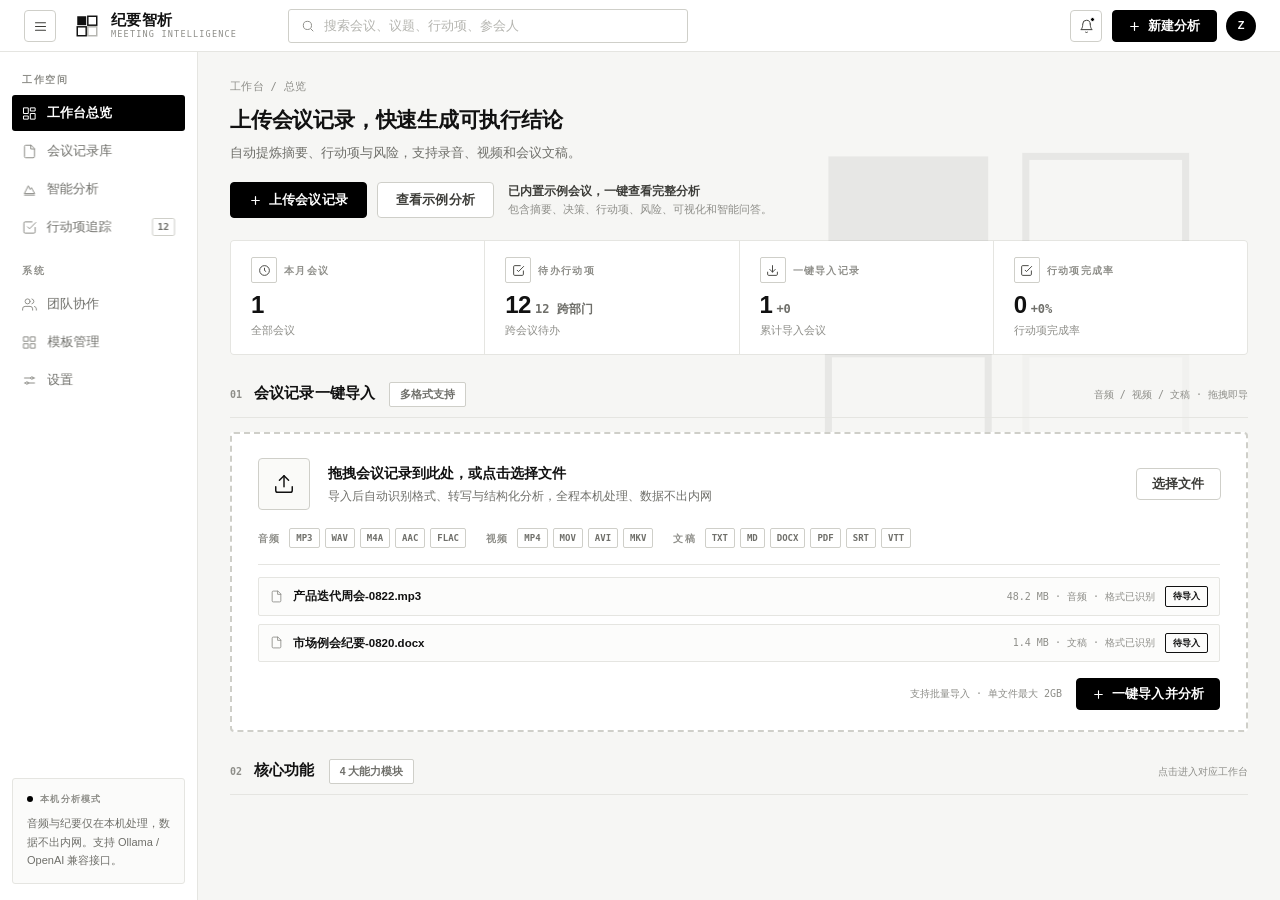
==== commit 54bdcdc6: "workbench: 更新为新版源码（index.html + app.js 功能升级）" ====
--- a/workbench/index.html
+++ b/workbench/index.html
@@ -1,9 +1,10 @@
-<!doctype html>
-<html lang="zh-CN"><head>
+<!DOCTYPE html>
+<html lang="zh-CN">
+<head>
 <meta charset="UTF-8">
 <meta name="viewport" content="width=device-width, initial-scale=1.0">
 <title>纪要智析 · 会议记录智能分析工作台</title>
-<link rel="icon" href="data:image/svg+xml,%3Csvg%20xmlns%3D%22http%3A%2F%2Fwww.w3.org%2F2000%2Fsvg%22%20data-codex-favicon-badge%3D%22codex-favicon-badge%22%20width%3D%2232%22%20height%3D%2232%22%20viewBox%3D%220%200%2032%2032%22%3E%3Cimage%20href%3D%22data%3Aimage%2Fbmp%3Bbase64%2CiVBORw0KGgoAAAANSUhEUgAAACAAAAAgCAYAAABzenr0AAACIUlEQVR4nOyXP2gTURjAf2pIDhJIhmCc0u06tYskQ%2BAWOQRBB3FxCEQwQ2mWoFLBwcFBqKA0S%2BhQQSHQDBfaoRAwtwU7GLJEEC7j4VJxuECG66TvTCgx9MhLSXtLfvDBu%2BPdux%2Fvz8f3QtFo9BbwTsRdESmuhhMRX0RsXRMC%2B6LxmGCoewKOaMQJhkEowJ97xK8TMEuBpYC8gL7N%2FqdnrLFYQlK9Mjsc14usK6CpaZ7kypg7x%2FzOq76f9GtJRLeZyM1Ap8xrw8IVzcR6kXp3F12JoCiKb0QUqZElZ0BgbtwW%2BbpLPZ%2BiZxqYNYNCazqHZSlVSmQTSCMhsIb%2BSB2ly9YH3vbjdAwTbGh8n%2B6bolhhLiQESmx%2FzrN69uzQdqvcq06InbFChPmQEHA5dd1%2F6%2B%2Btrb%2FYxZDYhGVyySTJpIHF4llAIhJLshUjFvOiQO2bhWVZ9PtyX0ufgv%2FR0bXz3jfYuNMhnbaxbaS4wAwkyLw5pLLpV0a84uDHT7rNXTa12aPJC6RFghk3vb24oqrjZ5F0JitJPS4UE6xqGhL%2Flxd4WtHEIRvh9PYoPDQZjAWyz4cMh%2BM4fDCqbB2bdnv2uNICH42eKGUdensFciLJN%2ByX1FonPr1drKP3VCXG9YrSP0iRQdddTHMq%2FaU17mduTiSgU351jmhLbsI5BC6HZUW0FPAEBgTHwBNoEhzNG%2BFw%2BCuja7l3TY9xNXgZ7EDEi78AAAD%2F%2F7lx4EEAAAAGSURBVAMA%2BiiOzSkygT0AAAAASUVORK5CYII%3D%22%20width%3D%2232%22%20height%3D%2232%22%20opacity%3D%220.3%22%20%2F%3E%3Cpath%20d%3D%22M3.04536%204.45259C2.7582%203.60299%203.60299%202.7582%204.45259%203.04536L14.1828%206.33403C15.1637%206.66558%2015.0872%208.08006%2014.0715%208.39045L10.2994%209.54319C9.93919%209.65327%209.65327%209.93919%209.54319%2010.2994L8.39046%2014.0715C8.08007%2015.0872%206.66558%2015.1637%206.33404%2014.1828L3.04536%204.45259Z%22%20fill%3D%22black%22%20stroke%3D%22white%22%20stroke-width%3D%221.5%22%20stroke-linejoin%3D%22round%22%20paint-order%3D%22stroke%20fill%22%20transform%3D%22translate(-2%20-2)%20scale(2.1)%22%20%2F%3E%3C%2Fsvg%3E" data-codex-favicon-badge="true" data-codex-original-favicon-href="data:image/svg+xml,%3Csvg xmlns='http://www.w3.org/2000/svg' viewBox='0 0 64 64'%3E%3Crect width='64' height='64' rx='6' fill='%230B0B0B'/%3E%3Ctext x='32' y='44' font-size='30' font-weight='900' font-family='sans-serif' fill='%23FFFFFF' text-anchor='middle'%3E%E8%AE%B0%3C/text%3E%3C/svg%3E">
+<link rel="icon" href="data:image/svg+xml,%3Csvg xmlns='http://www.w3.org/2000/svg' viewBox='0 0 64 64'%3E%3Crect width='64' height='64' rx='6' fill='%230B0B0B'/%3E%3Ctext x='32' y='44' font-size='30' font-weight='900' font-family='sans-serif' fill='%23FFFFFF' text-anchor='middle'%3E%E8%AE%B0%3C/text%3E%3C/svg%3E">
 <style>
   :root {
     --bg: #f6f6f4;
@@ -99,8 +100,11 @@
   .sidebar {
     width:198px; background:var(--surface); border-right:1px solid var(--line);
     padding:18px 12px 16px; display:flex; flex-direction:column; flex:0 0 auto;
-    overflow:hidden; transition:width .42s cubic-bezier(.22,1,.36,1), padding .42s cubic-bezier(.22,1,.36,1), transform .42s cubic-bezier(.22,1,.36,1), box-shadow .3s ease;
-  }
+    overflow:hidden; transition:width .28s cubic-bezier(.22,.61,.36,1), padding .28s cubic-bezier(.22,.61,.36,1), border-color .2s ease, transform .28s cubic-bezier(.22,.61,.36,1);
+  }
+  .sidebar > * { min-width:173px; }
+  .app.sidebar-collapsed .sidebar { width:0; padding-left:0; padding-right:0; border-right-color:transparent; }
+  .sidebar-overlay { display:none; }
   .nav-label {
     font-family:var(--mono); font-size:9.5px; font-weight:600; letter-spacing:.16em;
     color:var(--ink-400); padding:2px 10px 8px; text-transform:uppercase;
@@ -133,58 +137,19 @@
 
   /* Main */
   .main { flex:1; overflow-y:auto; padding:26px 32px 40px; scroll-behavior:smooth; }
-
-  .nav-toggle {
-    width:32px; height:32px; border:1px solid var(--line-strong); border-radius:4px;
-    background:var(--surface); color:var(--ink-700); display:inline-flex; align-items:center;
-    justify-content:center; flex:0 0 auto; transition:border-color .2s ease, background-color .2s ease, color .2s ease, transform .2s ease;
-  }
-  .nav-toggle:hover { border-color:var(--ink-900); color:var(--ink-900); }
-  .nav-toggle:active { transform:scale(.94); }
-  .nav-toggle svg { transition:transform .42s cubic-bezier(.22,1,.36,1); }
-  .app.nav-collapsed .nav-toggle svg { transform:rotate(180deg); }
-  .nav-backdrop { display:none; }
-
-  @media (min-width:769px) {
-    .app.nav-collapsed .sidebar { width:64px; padding-inline:10px; }
-    .app.nav-collapsed .sidebar .nav-label,
-    .app.nav-collapsed .sidebar .side-foot { opacity:0; visibility:hidden; pointer-events:none; }
-    .app.nav-collapsed .sidebar .nav-item { gap:0; width:43px; min-height:36px; padding-inline:14px; overflow:hidden; white-space:nowrap; font-size:0; }
-    .app.nav-collapsed .sidebar .nav-item svg { min-width:15px; }
-    .app.nav-collapsed .sidebar .nav-badge { display:none; }
-    .sidebar .nav-label, .sidebar .side-foot, .sidebar .nav-item { transition:opacity .22s ease, visibility .22s ease, background-color .25s ease, color .25s ease, transform .25s ease; }
-  }
   .crumb { font-family:var(--mono); font-size:10.5px; color:var(--ink-400); margin-bottom:10px; letter-spacing:.03em; }
   .crumb b { color:var(--ink-700); font-weight:600; }
   .head { display:flex; align-items:flex-start; gap:16px; flex-wrap:wrap; }
   .head h1 { font-size:21px; font-weight:750; letter-spacing:-.01em; line-height:1.25; }
   .hero-left { flex:1; min-width:280px; }
-  .greet { display:flex; align-items:flex-end; gap:12px; flex-wrap:wrap; }
-  .greet-hi {
-    font-family:var(--mono); font-size:34px; font-weight:900; letter-spacing:-.03em;
-    line-height:1; display:inline-flex; align-items:center; gap:8px;
-  }
-  .hi-ico {
-    width:27px; height:27px; background:var(--black); color:#fff; border-radius:3px;
-    font-size:15px; font-weight:900; display:inline-flex; align-items:center; justify-content:center;
-    line-height:1; transform:translateY(-4px); font-family:var(--mono);
-  }
-  .greet-name { font-size:31px; font-weight:900; letter-spacing:.01em; line-height:1; color:var(--ink-900); }
-  .greet-suffix { font-size:24px; font-weight:650; color:var(--ink-500); margin-left:8px; letter-spacing:.04em; }
-  .greet-rule {
-    width:36px; height:3px; background:var(--black); margin:12px 0 12px;
-    transform-origin:left;
-  }
-  .hero-sub { display:flex; align-items:center; gap:9px; font-size:12px; color:var(--ink-500); font-weight:450; flex-wrap:wrap; }
-  .auto-tag {
-    font-family:var(--mono); font-size:9px; font-weight:700; letter-spacing:.14em;
-    border:1px solid var(--ink-900); color:var(--ink-900); border-radius:2px; padding:1px 6px;
-  }
-  .caret {
-    width:2px; height:13px; background:var(--ink-900); display:inline-block; margin-left:2px;
-    animation:blink 1.1s steps(2,start) infinite;
-  }
-  @keyframes blink { 50% { opacity:0; } }
+  .value-hero { padding:2px 0 22px; }
+  .value-title { max-width:720px; font-size:32px; font-weight:850; letter-spacing:-.035em; line-height:1.2; }
+  .value-sub { max-width:680px; margin-top:9px; font-size:13px; color:var(--ink-500); line-height:1.7; }
+  .value-actions { display:flex; align-items:center; gap:10px; margin-top:18px; flex-wrap:wrap; }
+  .value-actions .btn { height:36px; padding:0 18px; }
+  .demo-proof { margin-left:4px; max-width:390px; line-height:1.45; }
+  .demo-proof strong { display:block; font-size:11.5px; color:var(--ink-700); font-weight:650; }
+  .demo-proof span { display:block; margin-top:2px; font-size:10.5px; color:var(--ink-400); }
   .badge {
     font-size:10.5px; font-weight:600; padding:3px 10px; border-radius:2px;
     display:inline-flex; align-items:center; gap:5px;
@@ -630,108 +595,55 @@
     .kpis { grid-template-columns:repeat(2,1fr); }
     .grid2, .grid3 { grid-template-columns:1fr; }
   }
-
-  @media (max-width:768px) {
-    html, body { min-height:100%; height:100%; }
-    .app { height:100dvh; min-width:0; }
-    .topbar { height:56px; gap:10px; padding:0 12px; }
-    .brand { min-width:0; flex:1; gap:8px; }
-    .brand-name { font-size:14px; white-space:nowrap; }
-    .brand-sub { display:none; }
+  @media (max-width:760px) {
+    .main { padding:22px 18px 34px; }
+    .value-title { font-size:27px; }
+    .value-actions { align-items:flex-start; }
+    .demo-proof { flex-basis:100%; margin:2px 0 0; max-width:430px; }
+    .topbar { padding:0 14px; gap:10px; }
+    .brand { min-width:0; }
     .search { display:none; }
-    .top-actions { margin-left:0; gap:7px; }
-    .top-actions .icon-btn { display:none; }
-    .top-actions .btn { width:32px; padding:0; justify-content:center; font-size:0; }
-    .avatar { width:30px; flex:0 0 auto; }
-    .body { min-width:0; position:relative; }
-    .sidebar {
-      position:fixed; z-index:80; top:56px; bottom:0; left:0; width:min(82vw,280px);
-      padding:18px 14px 16px; transform:translateX(-104%); border-right-color:var(--line-strong);
-      box-shadow:none; visibility:hidden;
+    .sidebar, .app.sidebar-collapsed .sidebar {
+      position:fixed; left:0; top:52px; bottom:0; z-index:30; width:224px; padding:18px 12px 16px;
+      border-right:1px solid var(--line); transform:translateX(-102%); box-shadow:none;
     }
-    .app.nav-open .sidebar { transform:translateX(0); visibility:visible; box-shadow:16px 0 40px rgba(0,0,0,.12); }
-    .nav-backdrop {
-      display:block; position:fixed; z-index:70; inset:56px 0 0; border:0; background:rgba(17,17,17,.28);
-      opacity:0; visibility:hidden; pointer-events:none; transition:opacity .3s ease, visibility .3s ease;
-    }
-    .app.nav-open .nav-backdrop { opacity:1; visibility:visible; pointer-events:auto; }
-    .app.nav-open .nav-toggle svg { transform:rotate(180deg); }
-    .main { width:100%; min-width:0; padding:18px 14px 32px; overscroll-behavior:contain; }
-    .watermark { width:260px; height:260px; right:-70px; }
-    .head { display:grid; grid-template-columns:minmax(0,1fr); gap:12px; }
-    .head-side { margin-left:0; width:100%; overflow-x:auto; padding-bottom:2px; }
-    .hero-left { min-width:0; }
-    .greet { gap:7px; }
-    .greet-hi { font-size:26px; }
-    .greet-name { font-size:24px; }
-    .greet-suffix { font-size:17px; margin-left:3px; }
-    .meta { gap:8px 16px; margin-bottom:16px; }
-    .kpis, .mod-grid, .dash-row, .grid, .grid2, .grid3, .viz-grid, .sop-grid { grid-template-columns:minmax(0,1fr); }
-    .kpi { padding:14px 16px; }
-    .card { padding:16px; }
-    .import-card { padding:18px 16px 16px; }
-    .import-top { align-items:flex-start; }
-    .import-formats { gap:12px; }
-    .import-bar { align-items:stretch; flex-direction:column; }
-    .import-bar .btn { justify-content:center; }
-    .file-row { align-items:flex-start; flex-wrap:wrap; }
-    .file-row .f-meta { width:100%; margin-left:23px; }
-    .file-row .f-state { margin-left:auto; }
-    .tabs { gap:20px; overflow-x:auto; scrollbar-width:none; }
-    .tabs::-webkit-scrollbar { display:none; }
-    .tab { flex:0 0 auto; }
-    .action-row, .act-row, .recent-row { grid-template-columns:minmax(0,1fr) auto; gap:7px 10px; }
-    .action-row > *, .act-row > *, .recent-row > * { min-width:0; }
-    .action-row .person, .act-row .person { grid-column:1; }
-    .action-row .due, .action-row .st, .act-row .due, .act-row .st, .act-row .act-src { grid-column:2; justify-self:end; }
-    .recent-row .r-type, .recent-row .r-date, .recent-row .r-acts { grid-column:1; justify-self:start; }
-    .recent-row .r-arrow { grid-column:2; grid-row:1; }
-    .dept-band { align-items:flex-start; }
-    .dept-band p { width:100%; margin-left:0; }
-    .foot { gap:12px; flex-direction:column; }
-  }
-
-  @media (max-width:390px) {
-    .brand-logo { width:22px; height:22px; }
-    .top-actions .avatar { display:none; }
-    .main { padding-inline:12px; }
-    .greet-hi { font-size:23px; }
-    .greet-name { font-size:21px; }
-  }
-
+    .sidebar.open, .app.sidebar-collapsed .sidebar.open { transform:translateX(0); box-shadow:18px 0 45px rgba(0,0,0,.14); }
+    .sidebar-overlay { position:fixed; inset:52px 0 0; z-index:29; border:0; background:rgba(17,17,17,.28); opacity:0; pointer-events:none; transition:opacity .22s ease; }
+    .sidebar-overlay.on { display:block; opacity:1; pointer-events:auto; }
+  }
   @media (prefers-reduced-motion:reduce) {
-    *, *::before, *::after { scroll-behavior:auto !important; animation-duration:.01ms !important; animation-iteration-count:1 !important; transition-duration:.01ms !important; }
+    *, *::before, *::after { animation-duration:.01ms !important; animation-iteration-count:1 !important; scroll-behavior:auto !important; }
   }
 </style>
 </head>
-<body style="" data-boot="ok">
+<body>
 <div class="app">
 
   <!-- ================= Top bar ================= -->
-  <div class="topbar" data-anim="topbar" style="translate: none; rotate: none; scale: none; opacity: 1; visibility: inherit; transform: translate(0px, 0px);">
+  <div class="topbar" data-anim="topbar">
+    <button class="icon-btn" id="sidebarToggle" type="button" aria-label="收起导航栏" aria-expanded="true" aria-controls="workbenchSidebar">
+      <svg width="15" height="15" viewBox="0 0 24 24" fill="none" stroke="currentColor" stroke-width="1.7" stroke-linecap="round"><path d="M4 6h16M4 12h16M4 18h16"/></svg>
+    </button>
     <div class="brand">
       <svg class="brand-logo" width="26" height="26" viewBox="0 0 32 32" fill="none" aria-hidden="true">
-        <rect x="4" y="4" width="11" height="11" fill="#111111"></rect>
-        <rect x="17" y="4" width="11" height="11" stroke="#111111" stroke-width="1.8"></rect>
-        <rect x="4" y="17" width="11" height="11" stroke="#111111" stroke-width="1.8"></rect>
-        <rect x="17" y="17" width="11" height="11" stroke="#b5b5b0" stroke-width="1.8"></rect>
+        <rect x="4" y="4" width="11" height="11" fill="#111111"/>
+        <rect x="17" y="4" width="11" height="11" stroke="#111111" stroke-width="1.8"/>
+        <rect x="4" y="17" width="11" height="11" stroke="#111111" stroke-width="1.8"/>
+        <rect x="17" y="17" width="11" height="11" stroke="#b5b5b0" stroke-width="1.8"/>
       </svg>
       <div class="brand-name">纪要智析<small class="brand-sub">MEETING INTELLIGENCE</small></div>
     </div>
-    <button class="nav-toggle" type="button" aria-label="展开导航栏" aria-controls="primary-navigation" aria-expanded="false">
-      <svg width="15" height="15" viewBox="0 0 24 24" fill="none" stroke="currentColor" stroke-width="1.8" stroke-linecap="round"><path d="M15 5l-7 7 7 7"></path></svg>
-    </button>
     <div class="search">
-      <svg width="14" height="14" viewBox="0 0 24 24" fill="none" stroke="currentColor" stroke-width="1.7"><circle cx="11" cy="11" r="7"></circle><path d="M21 21l-4.3-4.3"></path></svg>
+      <svg width="14" height="14" viewBox="0 0 24 24" fill="none" stroke="currentColor" stroke-width="1.7"><circle cx="11" cy="11" r="7"/><path d="M21 21l-4.3-4.3"/></svg>
       <input placeholder="搜索会议、议题、行动项、参会人">
     </div>
     <div class="top-actions">
       <button class="icon-btn" aria-label="通知">
-        <svg width="15" height="15" viewBox="0 0 24 24" fill="none" stroke="currentColor" stroke-width="1.6" stroke-linecap="round" stroke-linejoin="round"><path d="M18 8a6 6 0 00-12 0c0 7-3 9-3 9h18s-3-2-3-9"></path><path d="M13.7 21a2 2 0 01-3.4 0"></path></svg>
+        <svg width="15" height="15" viewBox="0 0 24 24" fill="none" stroke="currentColor" stroke-width="1.6" stroke-linecap="round" stroke-linejoin="round"><path d="M18 8a6 6 0 00-12 0c0 7-3 9-3 9h18s-3-2-3-9"/><path d="M13.7 21a2 2 0 01-3.4 0"/></svg>
         <span class="pip"></span>
       </button>
       <button class="btn btn-solid" data-anim="btn">
-        <svg width="13" height="13" viewBox="0 0 24 24" fill="none" stroke="currentColor" stroke-width="2.2" stroke-linecap="round"><path d="M12 5v14M5 12h14"></path></svg>
+        <svg width="13" height="13" viewBox="0 0 24 24" fill="none" stroke="currentColor" stroke-width="2.2" stroke-linecap="round"><path d="M12 5v14M5 12h14"/></svg>
         新建分析
       </button>
       <div class="avatar" id="avatarLetter">Z</div>
@@ -740,120 +652,116 @@
 
   <div class="body">
     <!-- ================= Sidebar ================= -->
-    <aside class="sidebar" id="primary-navigation">
+    <aside class="sidebar" id="workbenchSidebar">
       <div class="nav-label">工作空间</div>
-      <div class="nav-item active" data-anim="nav" data-page="dash" style="translate: none; rotate: none; scale: none; opacity: 1; visibility: inherit; transform: translate(0px, 0px);">
-        <svg width="15" height="15" viewBox="0 0 24 24" fill="none" stroke="currentColor" stroke-width="1.6" stroke-linecap="round" stroke-linejoin="round"><rect x="3" y="3" width="7" height="9"></rect><rect x="14" y="3" width="7" height="5"></rect><rect x="14" y="12" width="7" height="9"></rect><rect x="3" y="16" width="7" height="5"></rect></svg>
+      <div class="nav-item active" data-anim="nav" data-page="dash">
+        <svg width="15" height="15" viewBox="0 0 24 24" fill="none" stroke="currentColor" stroke-width="1.6" stroke-linecap="round" stroke-linejoin="round"><rect x="3" y="3" width="7" height="9"/><rect x="14" y="3" width="7" height="5"/><rect x="14" y="12" width="7" height="9"/><rect x="3" y="16" width="7" height="5"/></svg>
         工作台总览
       </div>
-      <div class="nav-item" data-anim="nav" data-page="library" style="translate: none; rotate: none; scale: none; opacity: 1; visibility: inherit; transform: translate(0px, 0px);">
-        <svg width="15" height="15" viewBox="0 0 24 24" fill="none" stroke="currentColor" stroke-width="1.6" stroke-linecap="round" stroke-linejoin="round"><path d="M14 2H6a2 2 0 00-2 2v16a2 2 0 002 2h12a2 2 0 002-2V8z"></path><path d="M14 2v6h6"></path></svg>
+      <div class="nav-item" data-anim="nav" data-page="library">
+        <svg width="15" height="15" viewBox="0 0 24 24" fill="none" stroke="currentColor" stroke-width="1.6" stroke-linecap="round" stroke-linejoin="round"><path d="M14 2H6a2 2 0 00-2 2v16a2 2 0 002 2h12a2 2 0 002-2V8z"/><path d="M14 2v6h6"/></svg>
         会议记录库
       </div>
-      <div class="nav-item" data-anim="nav" data-page="analysis" style="translate: none; rotate: none; scale: none; opacity: 1; visibility: inherit; transform: translate(0px, 0px);">
-        <svg width="15" height="15" viewBox="0 0 24 24" fill="none" stroke="currentColor" stroke-width="1.6" stroke-linecap="round" stroke-linejoin="round"><path d="M4 18L10 6l3 6 2-3 5 9z"></path><path d="M4 21h16"></path></svg>
+      <div class="nav-item" data-anim="nav" data-page="analysis">
+        <svg width="15" height="15" viewBox="0 0 24 24" fill="none" stroke="currentColor" stroke-width="1.6" stroke-linecap="round" stroke-linejoin="round"><path d="M4 18L10 6l3 6 2-3 5 9z"/><path d="M4 21h16"/></svg>
         智能分析
       </div>
-      <div class="nav-item" data-anim="nav" data-page="actions" style="translate: none; rotate: none; scale: none; opacity: 1; visibility: inherit; transform: translate(0px, 0px);">
-        <svg width="15" height="15" viewBox="0 0 24 24" fill="none" stroke="currentColor" stroke-width="1.6" stroke-linecap="round" stroke-linejoin="round"><path d="M9 11l3 3L22 4"></path><path d="M21 12v7a2 2 0 01-2 2H5a2 2 0 01-2-2V5a2 2 0 012-2h11"></path></svg>
+      <div class="nav-item" data-anim="nav" data-page="actions">
+        <svg width="15" height="15" viewBox="0 0 24 24" fill="none" stroke="currentColor" stroke-width="1.6" stroke-linecap="round" stroke-linejoin="round"><path d="M9 11l3 3L22 4"/><path d="M21 12v7a2 2 0 01-2 2H5a2 2 0 01-2-2V5a2 2 0 012-2h11"/></svg>
         行动项追踪
-        <span class="nav-badge" id="navBadge">12</span>
+        <span class="nav-badge" id="navBadge">0</span>
       </div>
       <div class="nav-label" style="margin-top:14px;">系统</div>
-      <div class="nav-item" data-anim="nav" data-page="team" style="translate: none; rotate: none; scale: none; opacity: 1; visibility: inherit; transform: translate(0px, 0px);">
-        <svg width="15" height="15" viewBox="0 0 24 24" fill="none" stroke="currentColor" stroke-width="1.6" stroke-linecap="round" stroke-linejoin="round"><path d="M17 21v-2a4 4 0 00-4-4H5a4 4 0 00-4 4v2"></path><circle cx="9" cy="7" r="4"></circle><path d="M23 21v-2a4 4 0 00-3-3.87"></path><path d="M16 3.13a4 4 0 010 7.75"></path></svg>
+      <div class="nav-item" data-anim="nav" data-page="team">
+        <svg width="15" height="15" viewBox="0 0 24 24" fill="none" stroke="currentColor" stroke-width="1.6" stroke-linecap="round" stroke-linejoin="round"><path d="M17 21v-2a4 4 0 00-4-4H5a4 4 0 00-4 4v2"/><circle cx="9" cy="7" r="4"/><path d="M23 21v-2a4 4 0 00-3-3.87"/><path d="M16 3.13a4 4 0 010 7.75"/></svg>
         团队协作
       </div>
-      <div class="nav-item" data-anim="nav" data-page="templates" style="translate: none; rotate: none; scale: none; opacity: 1; visibility: inherit; transform: translate(0px, 0px);">
-        <svg width="15" height="15" viewBox="0 0 24 24" fill="none" stroke="currentColor" stroke-width="1.6" stroke-linecap="round" stroke-linejoin="round"><rect x="3" y="3" width="7" height="7"></rect><rect x="14" y="3" width="7" height="7"></rect><rect x="3" y="14" width="7" height="7"></rect><rect x="14" y="14" width="7" height="7"></rect></svg>
+      <div class="nav-item" data-anim="nav" data-page="templates">
+        <svg width="15" height="15" viewBox="0 0 24 24" fill="none" stroke="currentColor" stroke-width="1.6" stroke-linecap="round" stroke-linejoin="round"><rect x="3" y="3" width="7" height="7"/><rect x="14" y="3" width="7" height="7"/><rect x="3" y="14" width="7" height="7"/><rect x="14" y="14" width="7" height="7"/></svg>
         模板管理
       </div>
-      <div class="nav-item" data-anim="nav" data-page="settings" style="translate: none; rotate: none; scale: none; opacity: 1; visibility: inherit; transform: translate(0px, 0px);">
-        <svg width="15" height="15" viewBox="0 0 24 24" fill="none" stroke="currentColor" stroke-width="1.6" stroke-linecap="round" stroke-linejoin="round"><path d="M4 8h10M18 8h2M4 16h2M10 16h10"></path><circle cx="16" cy="8" r="2"></circle><circle cx="8" cy="16" r="2"></circle></svg>
+      <div class="nav-item" data-anim="nav" data-page="settings">
+        <svg width="15" height="15" viewBox="0 0 24 24" fill="none" stroke="currentColor" stroke-width="1.6" stroke-linecap="round" stroke-linejoin="round"><path d="M4 8h10M18 8h2M4 16h2M10 16h10"/><circle cx="16" cy="8" r="2"/><circle cx="8" cy="16" r="2"/></svg>
         设置
       </div>
-      <div class="side-foot" data-anim="foot" style="translate: none; rotate: none; scale: none; opacity: 1; visibility: inherit; transform: translate(0px, 0px);">
+      <div class="side-foot" data-anim="foot">
         <div class="sf-label"><span class="sf-dot"></span>本机分析模式</div>
         <p>音频与纪要仅在本机处理，数据不出内网。支持 Ollama / OpenAI 兼容接口。</p>
       </div>
     </aside>
-    <button class="nav-backdrop" type="button" tabindex="-1" aria-label="收起导航栏"></button>
+    <button class="sidebar-overlay" id="sidebarOverlay" type="button" aria-label="关闭导航栏"></button>
 
     <!-- ================= Main ================= -->
-    <main class="main" style="scroll-behavior: smooth;">
+    <main class="main">
       <!-- ================= 工作台总览 ================= -->
       <div id="page-dash" class="page on">
         <svg class="watermark" viewBox="0 0 200 200" fill="none" aria-hidden="true">
-          <rect x="24" y="24" width="68" height="68" fill="#111111"></rect>
-          <rect x="108" y="24" width="68" height="68" stroke="#111111" stroke-width="3"></rect>
-          <rect x="24" y="108" width="68" height="68" stroke="#111111" stroke-width="3"></rect>
-          <rect x="108" y="108" width="68" height="68" stroke="#b5b5b0" stroke-width="3"></rect>
+          <rect x="24" y="24" width="68" height="68" fill="#111111"/>
+          <rect x="108" y="24" width="68" height="68" stroke="#111111" stroke-width="3"/>
+          <rect x="24" y="108" width="68" height="68" stroke="#111111" stroke-width="3"/>
+          <rect x="108" y="108" width="68" height="68" stroke="#b5b5b0" stroke-width="3"/>
         </svg>
 
-        <div class="crumb" style="translate: none; rotate: none; scale: none; opacity: 1; visibility: inherit; transform: translate(0px, 0px);">工作台 / 总览</div>
-
-        <div class="head" style="translate: none; rotate: none; scale: none; opacity: 1; visibility: inherit; transform: translate(0px, 0px);">
-          <div class="hero-left" style="translate: none; rotate: none; scale: none; opacity: 0; visibility: hidden; transform: translate(0px, 0px);">
-            <div class="greet">
-              <span class="greet-hi" style="translate: none; rotate: none; scale: none; opacity: 1; visibility: inherit; transform: translate(0px, 0px);">HI<span class="hi-ico">!</span></span>
-              <span class="greet-name" style="translate: none; rotate: none; scale: none; opacity: 1; visibility: inherit; transform: translate(0px, 0px);"><span id="greetLetter">Z</span><span class="greet-suffix"><span id="greetSuffix">同学</span></span></span>
-            </div>
-            <div class="greet-rule" style="translate: none; rotate: none; scale: none; opacity: 1; visibility: inherit; transform: translate(0px, 0px);"></div>
-            <div class="hero-sub" style="translate: none; rotate: none; scale: none; opacity: 1; visibility: inherit; transform: translate(0px, 0px);">
-              <span class="auto-tag">AUTO</span>
-              <span id="heroSub">正在为你生成今日工作清单</span>
-              <span class="caret"></span>
-            </div>
-          </div>
-          <div class="head-side">
-            <button class="btn btn-ghost">批量导出</button>
-            <button class="btn btn-solid">
-              <svg width="13" height="13" viewBox="0 0 24 24" fill="none" stroke="currentColor" stroke-width="2.2" stroke-linecap="round"><path d="M12 5v14M5 12h14"></path></svg>
-              新建会议分析
-            </button>
+        <div class="crumb">工作台 / 总览</div>
+
+        <div class="head value-hero">
+          <div class="hero-left">
+            <h1 class="value-title">上传会议记录，快速生成可执行结论</h1>
+            <p class="value-sub">自动提炼摘要、行动项与风险，支持录音、视频和会议文稿。</p>
+            <div class="value-actions">
+              <button class="btn btn-solid" id="heroUploadBtn">
+                <svg width="13" height="13" viewBox="0 0 24 24" fill="none" stroke="currentColor" stroke-width="2.2" stroke-linecap="round"><path d="M12 5v14M5 12h14"/></svg>
+                上传会议记录
+              </button>
+              <button class="btn btn-ghost" id="demoBtn">查看示例分析</button>
+              <div class="demo-proof" id="demoProof">
+                <strong>已内置示例会议，一键查看完整分析</strong>
+                <span>包含摘要、决策、行动项、风险、可视化和智能问答。</span>
+              </div>
+            </div>
           </div>
         </div>
 
         <div class="kpis">
-          <div class="kpi" style="--acc: #111111; translate: none; rotate: none; scale: none; opacity: 1; visibility: inherit; transform: translate(0px, 0px);">
-            <div class="k-label"><span class="k-icon"><svg width="13" height="13" viewBox="0 0 24 24" fill="none" stroke="currentColor" stroke-width="1.7"><circle cx="12" cy="12" r="9"></circle><path d="M12 7v5l3 2"></path></svg></span>本月会议</div>
-            <div class="k-num"><span id="kpiMeetings">1</span></div>
-            <div class="k-sub">全部会议</div>
-          </div>
-          <div class="kpi" style="--acc: #41413d; translate: none; rotate: none; scale: none; opacity: 1; visibility: inherit; transform: translate(0px, 0px);">
-            <div class="k-label"><span class="k-icon"><svg width="13" height="13" viewBox="0 0 24 24" fill="none" stroke="currentColor" stroke-width="1.7"><path d="M9 11l3 3L22 4"></path><path d="M21 12v7a2 2 0 01-2 2H5a2 2 0 01-2-2V5a2 2 0 012-2h11"></path></svg></span>待办行动项</div>
-            <div class="k-num"><span id="kpiTodos">12</span><small><span id="kpiCross">12</span> 跨部门</small></div>
-            <div class="k-sub">跨会议待办</div>
-          </div>
-          <div class="kpi" style="--acc: #56524c; translate: none; rotate: none; scale: none; opacity: 1; visibility: inherit; transform: translate(0px, 0px);">
-            <div class="k-label"><span class="k-icon"><svg width="13" height="13" viewBox="0 0 24 24" fill="none" stroke="currentColor" stroke-width="1.7" stroke-linecap="round" stroke-linejoin="round"><path d="M21 15v4a2 2 0 01-2 2H5a2 2 0 01-2-2v-4"></path><path d="M7 10l5 5 5-5"></path><path d="M12 15V3"></path></svg></span>一键导入记录</div>
-            <div class="k-num"><span id="kpiImports">1</span><small>+<span id="kpiImportsDelta">0</span></small></div>
-            <div class="k-sub">累计导入会议</div>
-          </div>
-          <div class="kpi" style="--acc: #6d6d68; translate: none; rotate: none; scale: none; opacity: 1; visibility: inherit; transform: translate(0px, 0px);">
-            <div class="k-label"><span class="k-icon"><svg width="13" height="13" viewBox="0 0 24 24" fill="none" stroke="currentColor" stroke-width="1.7"><path d="M9 11l3 3L22 4"></path><path d="M21 12v7a2 2 0 01-2 2H5a2 2 0 01-2-2V5a2 2 0 012-2h11"></path></svg></span>行动项完成率</div>
+          <div class="kpi" style="--acc:#111111">
+            <div class="k-label"><span class="k-icon"><svg width="13" height="13" viewBox="0 0 24 24" fill="none" stroke="currentColor" stroke-width="1.7"><circle cx="12" cy="12" r="9"/><path d="M12 7v5l3 2"/></svg></span>本月会议</div>
+            <div class="k-num"><span id="kpiMeetings">0</span></div>
+            <div class="k-sub">较上月 +12%</div>
+          </div>
+          <div class="kpi" style="--acc:#41413d">
+            <div class="k-label"><span class="k-icon"><svg width="13" height="13" viewBox="0 0 24 24" fill="none" stroke="currentColor" stroke-width="1.7"><path d="M9 11l3 3L22 4"/><path d="M21 12v7a2 2 0 01-2 2H5a2 2 0 01-2-2V5a2 2 0 012-2h11"/></svg></span>待办行动项</div>
+            <div class="k-num"><span id="kpiTodos">0</span><small><span id="kpiCross">0</span> 跨部门</small></div>
+            <div class="k-sub">本周新增 08</div>
+          </div>
+          <div class="kpi" style="--acc:#56524c">
+            <div class="k-label"><span class="k-icon"><svg width="13" height="13" viewBox="0 0 24 24" fill="none" stroke="currentColor" stroke-width="1.7" stroke-linecap="round" stroke-linejoin="round"><path d="M21 15v4a2 2 0 01-2 2H5a2 2 0 01-2-2v-4"/><path d="M7 10l5 5 5-5"/><path d="M12 15V3"/></svg></span>一键导入记录</div>
+            <div class="k-num"><span id="kpiImports">0</span><small>+<span id="kpiImportsDelta">0</span></small></div>
+            <div class="k-sub">本月新增导入</div>
+          </div>
+          <div class="kpi" style="--acc:#6d6d68">
+            <div class="k-label"><span class="k-icon"><svg width="13" height="13" viewBox="0 0 24 24" fill="none" stroke="currentColor" stroke-width="1.7"><path d="M9 11l3 3L22 4"/><path d="M21 12v7a2 2 0 01-2 2H5a2 2 0 01-2-2V5a2 2 0 012-2h11"/></svg></span>行动项完成率</div>
             <div class="k-num"><span id="kpiRate">0</span><small>+<span id="kpiRateDelta">0</span>%</small></div>
-            <div class="k-sub">行动项完成率</div>
+            <div class="k-sub">跨部门待办 12 项</div>
           </div>
         </div>
 
         <div class="sec">
-          <div class="sec-head" style="translate: none; rotate: none; scale: none; transform: translate(0px, 0px); opacity: 1; visibility: inherit;">
+          <div class="sec-head">
             <span class="sec-num">01</span>
             <h2>会议记录一键导入</h2>
             <span class="badge line">多格式支持</span>
             <span class="hint">音频 / 视频 / 文稿 · 拖拽即导</span>
           </div>
-          <div class="import-card" id="importDrop" style="translate: none; rotate: none; scale: none; opacity: 1; visibility: inherit; transform: translate(0px, 0px);">
+          <div class="import-card" id="importDrop">
             <div class="import-top">
               <div class="import-ico">
-                <svg width="22" height="22" viewBox="0 0 24 24" fill="none" stroke="currentColor" stroke-width="1.6" stroke-linecap="round" stroke-linejoin="round"><path d="M21 15v4a2 2 0 01-2 2H5a2 2 0 01-2-2v-4"></path><path d="M17 8l-5-5-5 5"></path><path d="M12 3v12"></path></svg>
+                <svg width="22" height="22" viewBox="0 0 24 24" fill="none" stroke="currentColor" stroke-width="1.6" stroke-linecap="round" stroke-linejoin="round"><path d="M21 15v4a2 2 0 01-2 2H5a2 2 0 01-2-2v-4"/><path d="M17 8l-5-5-5 5"/><path d="M12 3v12"/></svg>
               </div>
               <div>
                 <div class="import-title" id="importHint">拖拽会议记录到此处，或点击选择文件</div>
                 <div class="import-sub">导入后自动识别格式、转写与结构化分析，全程本机处理、数据不出内网</div>
               </div>
-              <input type="file" id="importFile" multiple="" accept=".mp3,.wav,.m4a,.aac,.flac,.mp4,.mov,.avi,.mkv,.txt,.md,.docx,.pdf,.srt,.vtt" hidden="">
+              <input type="file" id="importFile" multiple accept=".mp3,.wav,.m4a,.aac,.flac,.mp4,.mov,.avi,.mkv,.txt,.md,.docx,.pdf,.srt,.vtt" hidden>
               <button class="btn btn-ghost" id="importPick" style="margin-left:auto;">选择文件</button>
             </div>
             <div class="import-formats">
@@ -863,13 +771,13 @@
             </div>
             <div class="import-files" id="importFiles">
               <div class="file-row">
-                <svg width="13" height="13" viewBox="0 0 24 24" fill="none" stroke="currentColor" stroke-width="1.6" stroke-linecap="round" stroke-linejoin="round" style="color:var(--ink-400);"><path d="M14 2H6a2 2 0 00-2 2v16a2 2 0 002 2h12a2 2 0 002-2V8z"></path><path d="M14 2v6h6"></path></svg>
+                <svg width="13" height="13" viewBox="0 0 24 24" fill="none" stroke="currentColor" stroke-width="1.6" stroke-linecap="round" stroke-linejoin="round" style="color:var(--ink-400);"><path d="M14 2H6a2 2 0 00-2 2v16a2 2 0 002 2h12a2 2 0 002-2V8z"/><path d="M14 2v6h6"/></svg>
                 <span class="f-name">产品迭代周会-0822.mp3</span>
                 <span class="f-meta">48.2 MB · 音频 · 格式已识别</span>
                 <span class="f-state">待导入</span>
               </div>
               <div class="file-row">
-                <svg width="13" height="13" viewBox="0 0 24 24" fill="none" stroke="currentColor" stroke-width="1.6" stroke-linecap="round" stroke-linejoin="round" style="color:var(--ink-400);"><path d="M14 2H6a2 2 0 00-2 2v16a2 2 0 002 2h12a2 2 0 002-2V8z"></path><path d="M14 2v6h6"></path></svg>
+                <svg width="13" height="13" viewBox="0 0 24 24" fill="none" stroke="currentColor" stroke-width="1.6" stroke-linecap="round" stroke-linejoin="round" style="color:var(--ink-400);"><path d="M14 2H6a2 2 0 00-2 2v16a2 2 0 002 2h12a2 2 0 002-2V8z"/><path d="M14 2v6h6"/></svg>
                 <span class="f-name">市场例会纪要-0820.docx</span>
                 <span class="f-meta">1.4 MB · 文稿 · 格式已识别</span>
                 <span class="f-state">待导入</span>
@@ -878,7 +786,7 @@
             <div class="import-bar">
               <span id="importMeta">支持批量导入 · 单文件最大 2GB</span>
               <button class="btn btn-solid" id="importBtn">
-                <svg width="13" height="13" viewBox="0 0 24 24" fill="none" stroke="currentColor" stroke-width="2" stroke-linecap="round" stroke-linejoin="round"><path d="M12 5v14M5 12h14"></path></svg>
+                <svg width="13" height="13" viewBox="0 0 24 24" fill="none" stroke="currentColor" stroke-width="2" stroke-linecap="round" stroke-linejoin="round"><path d="M12 5v14M5 12h14"/></svg>
                 一键导入并分析
               </button>
             </div>
@@ -886,51 +794,51 @@
         </div>
 
         <div class="sec">
-          <div class="sec-head" style="translate: none; rotate: none; scale: none; transform: translate(0px, 0px); opacity: 1; visibility: inherit;">
+          <div class="sec-head">
             <span class="sec-num">02</span>
             <h2>核心功能</h2>
             <span class="badge line">4 大能力模块</span>
             <span class="hint">点击进入对应工作台</span>
           </div>
           <div class="mod-grid">
-            <div class="mod-card" data-nav="library" style="translate: none; rotate: none; scale: none; transform: translate(0px, 0px); opacity: 1; visibility: inherit;">
+            <div class="mod-card" data-nav="library">
               <div class="mod-block" style="background:#111111">
                 <span class="mod-idx">01</span>
                 <h3>会议记录分析</h3>
-                <span class="arr"><svg width="14" height="14" viewBox="0 0 24 24" fill="none" stroke="currentColor" stroke-width="1.8" stroke-linecap="round" stroke-linejoin="round"><path d="M5 12h14"></path><path d="M13 6l6 6-6 6"></path></svg></span>
+                <span class="arr"><svg width="14" height="14" viewBox="0 0 24 24" fill="none" stroke="currentColor" stroke-width="1.8" stroke-linecap="round" stroke-linejoin="round"><path d="M5 12h14"/><path d="M13 6l6 6-6 6"/></svg></span>
               </div>
               <div class="mod-body">
                 <p>上传或导入会议录音与转写稿，自动完成语音转写、说话人分离与结构化分析。</p>
                 <div class="mod-tags"><span class="mod-tag main">跨部门通用</span><span class="mod-tag">研发</span><span class="mod-tag">市场</span><span class="mod-tag">人事</span></div>
               </div>
             </div>
-            <div class="mod-card" data-nav="analysis" style="translate: none; rotate: none; scale: none; transform: translate(0px, 0px); opacity: 1; visibility: inherit;">
+            <div class="mod-card" data-nav="analysis">
               <div class="mod-block" style="background:#41413d">
                 <span class="mod-idx">02</span>
                 <h3>智能纪要生成</h3>
-                <span class="arr"><svg width="14" height="14" viewBox="0 0 24 24" fill="none" stroke="currentColor" stroke-width="1.8" stroke-linecap="round" stroke-linejoin="round"><path d="M5 12h14"></path><path d="M13 6l6 6-6 6"></path></svg></span>
+                <span class="arr"><svg width="14" height="14" viewBox="0 0 24 24" fill="none" stroke="currentColor" stroke-width="1.8" stroke-linecap="round" stroke-linejoin="round"><path d="M5 12h14"/><path d="M13 6l6 6-6 6"/></svg></span>
               </div>
               <div class="mod-body">
                 <p>摘要、关键决策、行动项自动成稿，一键导出 DOCX / PDF，保留组织版式。</p>
                 <div class="mod-tags"><span class="mod-tag main">全员通用</span><span class="mod-tag">行政</span><span class="mod-tag">管理</span></div>
               </div>
             </div>
-            <div class="mod-card" data-nav="actions" style="translate: none; rotate: none; scale: none; transform: translate(0px, 0px); opacity: 1; visibility: inherit;">
+            <div class="mod-card" data-nav="actions">
               <div class="mod-block" style="background:#56524c">
                 <span class="mod-idx">03</span>
                 <h3>行动项追踪</h3>
-                <span class="arr"><svg width="14" height="14" viewBox="0 0 24 24" fill="none" stroke="currentColor" stroke-width="1.8" stroke-linecap="round" stroke-linejoin="round"><path d="M5 12h14"></path><path d="M13 6l6 6-6 6"></path></svg></span>
+                <span class="arr"><svg width="14" height="14" viewBox="0 0 24 24" fill="none" stroke="currentColor" stroke-width="1.8" stroke-linecap="round" stroke-linejoin="round"><path d="M5 12h14"/><path d="M13 6l6 6-6 6"/></svg></span>
               </div>
               <div class="mod-body">
                 <p>跨部门任务看板，负责人、截止时间、状态自动同步，逾期自动提醒。</p>
                 <div class="mod-tags"><span class="mod-tag main">跨部门通用</span><span class="mod-tag">项目</span><span class="mod-tag">管理</span></div>
               </div>
             </div>
-            <div class="mod-card" data-nav="templates" style="translate: none; rotate: none; scale: none; transform: translate(0px, 0px); opacity: 1; visibility: inherit;">
+            <div class="mod-card" data-nav="templates">
               <div class="mod-block" style="background:#6d6d68">
                 <span class="mod-idx">04</span>
                 <h3>导出与集成</h3>
-                <span class="arr"><svg width="14" height="14" viewBox="0 0 24 24" fill="none" stroke="currentColor" stroke-width="1.8" stroke-linecap="round" stroke-linejoin="round"><path d="M5 12h14"></path><path d="M13 6l6 6-6 6"></path></svg></span>
+                <span class="arr"><svg width="14" height="14" viewBox="0 0 24 24" fill="none" stroke="currentColor" stroke-width="1.8" stroke-linecap="round" stroke-linejoin="round"><path d="M5 12h14"/><path d="M13 6l6 6-6 6"/></svg></span>
               </div>
               <div class="mod-body">
                 <p>纪要一键分发至钉钉、企微、日历与 Notion，任务自动同步到协作工具。</p>
@@ -939,58 +847,70 @@
             </div>
           </div>
 
-          <div class="dept-band" style="translate: none; rotate: none; scale: none; transform: translate(0px, 26px) scale(0.985, 0.985); opacity: 0; visibility: hidden;">
-            <span class="dept-note">DEPARTMENTS 1</span>
+          <div class="dept-band">
+            <span class="dept-note">跨部门通用能力</span>
             <div class="dept-tags">
-              <span>产品 / 研发 · 1</span><span style="display: none;">产品</span><span style="display: none;">市场</span><span style="display: none;">销售</span><span style="display: none;">人事</span><span style="display: none;">财务</span><span style="display: none;">运营</span><span style="display: none;">客服</span>
-            </div>
-            <p>共 1 场会议 · 12 项待办</p>
+              <span>研发</span><span>产品</span><span>市场</span><span>销售</span><span>人事</span><span>财务</span><span>运营</span><span>客服</span>
+            </div>
+            <p>同一套会议分析底座，按部门场景适配模板与指标，无需重复建设。</p>
           </div>
         </div>
 
         <div class="sec">
-          <div class="sec-head" style="translate: none; rotate: none; scale: none; transform: translate(0px, 26px) scale(0.985, 0.985); opacity: 0; visibility: hidden;">
+          <div class="sec-head">
             <span class="sec-num">03</span>
             <h2>最近会议与部门使用</h2>
             <span class="hint">数据为演示样例</span>
           </div>
           <div class="dash-row">
-            <div class="card" style="translate: none; rotate: none; scale: none; transform: translate(0px, 26px) scale(0.985, 0.985); opacity: 0; visibility: hidden;">
+            <div class="card">
               <div class="card-head"><h3>最近会议</h3><span class="hint">本月 128 场</span></div>
-              <div class="recent-row" data-mid="mta33ynjrwzekr">
-                <div class="r-name">示例：产品迭代周会<small>产品 / 研发 · 例会 / 周会</small></div>
-                <span class="r-type">例会 / 周会</span>
-                <span class="r-date">2026-08-26</span>
-                <span class="r-acts">12 待办</span>
-                <span class="r-arrow"><svg width="14" height="14" viewBox="0 0 24 24" fill="none" stroke="currentColor" stroke-width="1.8" stroke-linecap="round" stroke-linejoin="round"><path d="M5 12h14"></path><path d="M13 6l6 6-6 6"></path></svg></span>
-              </div>
-              <div class="recent-row" data-mid="m2" style="display: none;">
+              <div class="recent-row" data-mid="m1">
+                <div class="r-name">产品迭代周会<small>通用纪要 · 研发 / 产品 / 市场</small></div>
+                <span class="r-type">今天</span>
+                <span class="r-date">10:00</span>
+                <span class="r-acts">04 行动项</span>
+                <span class="r-arrow"><svg width="14" height="14" viewBox="0 0 24 24" fill="none" stroke="currentColor" stroke-width="1.8" stroke-linecap="round" stroke-linejoin="round"><path d="M5 12h14"/><path d="M13 6l6 6-6 6"/></svg></span>
+              </div>
+              <div class="recent-row" data-mid="m2">
                 <div class="r-name">市场季度规划会<small>通用纪要 · 市场 / 销售</small></div>
                 <span class="r-type">昨天</span>
                 <span class="r-date">14:30</span>
                 <span class="r-acts">03 行动项</span>
-                <span class="r-arrow"><svg width="14" height="14" viewBox="0 0 24 24" fill="none" stroke="currentColor" stroke-width="1.8" stroke-linecap="round" stroke-linejoin="round"><path d="M5 12h14"></path><path d="M13 6l6 6-6 6"></path></svg></span>
-              </div>
-              <div class="recent-row" data-mid="m3" style="display: none;">
+                <span class="r-arrow"><svg width="14" height="14" viewBox="0 0 24 24" fill="none" stroke="currentColor" stroke-width="1.8" stroke-linecap="round" stroke-linejoin="round"><path d="M5 12h14"/><path d="M13 6l6 6-6 6"/></svg></span>
+              </div>
+              <div class="recent-row" data-mid="m3">
                 <div class="r-name">招聘面试记录<small>人事场景 · 候选人评估</small></div>
                 <span class="r-type">08-20</span>
                 <span class="r-date">16:00</span>
                 <span class="r-acts">02 行动项</span>
-                <span class="r-arrow"><svg width="14" height="14" viewBox="0 0 24 24" fill="none" stroke="currentColor" stroke-width="1.8" stroke-linecap="round" stroke-linejoin="round"><path d="M5 12h14"></path><path d="M13 6l6 6-6 6"></path></svg></span>
-              </div>
-              <div class="recent-row" data-mid="m4" style="display: none;">
+                <span class="r-arrow"><svg width="14" height="14" viewBox="0 0 24 24" fill="none" stroke="currentColor" stroke-width="1.8" stroke-linecap="round" stroke-linejoin="round"><path d="M5 12h14"/><path d="M13 6l6 6-6 6"/></svg></span>
+              </div>
+              <div class="recent-row" data-mid="m4">
                 <div class="r-name">客户拜访复盘<small>销售场景 · 客户需求</small></div>
                 <span class="r-type">08-19</span>
                 <span class="r-date">11:00</span>
                 <span class="r-acts">05 行动项</span>
-                <span class="r-arrow"><svg width="14" height="14" viewBox="0 0 24 24" fill="none" stroke="currentColor" stroke-width="1.8" stroke-linecap="round" stroke-linejoin="round"><path d="M5 12h14"></path><path d="M13 6l6 6-6 6"></path></svg></span>
-              </div>
-            </div>
-            <div class="card" style="translate: none; rotate: none; scale: none; transform: translate(0px, 26px) scale(0.985, 0.985); opacity: 0; visibility: hidden;">
+                <span class="r-arrow"><svg width="14" height="14" viewBox="0 0 24 24" fill="none" stroke="currentColor" stroke-width="1.8" stroke-linecap="round" stroke-linejoin="round"><path d="M5 12h14"/><path d="M13 6l6 6-6 6"/></svg></span>
+              </div>
+            </div>
+            <div class="card">
               <div class="card-head"><h3>部门使用概览</h3><span class="hint">按会议数</span></div>
-              <div class="stack"><i style="width:40.2%;background:#111"></i><i style="width:21.2%;background:#41413d"></i><i style="width:17.2%;background:#56524c"></i><i style="width:15.8%;background:#6d6d68"></i><i style="width:5.6%;background:#8b8b86"></i></div>
-              <div class="lg"><div class="lg-row"><span class="sw" style="background:#111"></span><span class="nm">主持人</span><span class="pc">40.2%</span></div><div class="lg-row"><span class="sw" style="background:#41413d"></span><span class="nm">李想</span><span class="pc">21.2%</span></div><div class="lg-row"><span class="sw" style="background:#56524c"></span><span class="nm">王芳</span><span class="pc">17.2%</span></div><div class="lg-row"><span class="sw" style="background:#6d6d68"></span><span class="nm">张伟</span><span class="pc">15.8%</span></div><div class="lg-row"><span class="sw" style="background:#8b8b86"></span><span class="nm">刘洋</span><span class="pc">5.6%</span></div></div>
-              <div class="dept-caption"><span>TOP SPEAKERS</span><span>1 MEETINGS</span></div>
+              <div class="stack">
+                <i style="width:34%;background:#111;"></i>
+                <i style="width:26%;background:#41413d;"></i>
+                <i style="width:16%;background:#56524c;"></i>
+                <i style="width:14%;background:#6d6d68;"></i>
+                <i style="width:10%;background:#8b8b86;"></i>
+              </div>
+              <div class="lg">
+                <div class="lg-row"><span class="sw" style="background:#111;"></span><span class="nm">研发</span><span class="pc">34%</span></div>
+                <div class="lg-row"><span class="sw" style="background:#41413d;"></span><span class="nm">市场 / 销售</span><span class="pc">26%</span></div>
+                <div class="lg-row"><span class="sw" style="background:#56524c;"></span><span class="nm">人事</span><span class="pc">16%</span></div>
+                <div class="lg-row"><span class="sw" style="background:#6d6d68;"></span><span class="nm">运营</span><span class="pc">14%</span></div>
+                <div class="lg-row"><span class="sw" style="background:#8b8b86;"></span><span class="nm">其他</span><span class="pc">10%</span></div>
+              </div>
+              <div class="dept-caption"><span>本月 128 场会议</span><span>跨部门占比 38%</span></div>
             </div>
           </div>
         </div>
@@ -1004,9 +924,9 @@
         <div>
           <h1>产品迭代周会 · 2026-08-22</h1>
           <div class="meta">
-            <span><svg width="12" height="12" viewBox="0 0 24 24" fill="none" stroke="currentColor" stroke-width="1.7"><circle cx="12" cy="12" r="9"></circle><path d="M12 7v5l3 2"></path></svg>时长 <span class="mono">52:14</span></span>
-            <span><svg width="12" height="12" viewBox="0 0 24 24" fill="none" stroke="currentColor" stroke-width="1.7"><path d="M17 21v-2a4 4 0 00-4-4H5a4 4 0 00-4 4v2"></path><circle cx="9" cy="7" r="4"></circle></svg>发言人 <span class="mono">06</span></span>
-            <span><svg width="12" height="12" viewBox="0 0 24 24" fill="none" stroke="currentColor" stroke-width="1.7"><path d="M12 20h9"></path><path d="M16.5 3.5a2.1 2.1 0 013 3L7 19l-4 1 1-4z"></path></svg>记录人：张伟（本机转写）</span>
+            <span><svg width="12" height="12" viewBox="0 0 24 24" fill="none" stroke="currentColor" stroke-width="1.7"><circle cx="12" cy="12" r="9"/><path d="M12 7v5l3 2"/></svg>时长 <span class="mono">52:14</span></span>
+            <span><svg width="12" height="12" viewBox="0 0 24 24" fill="none" stroke="currentColor" stroke-width="1.7"><path d="M17 21v-2a4 4 0 00-4-4H5a4 4 0 00-4 4v2"/><circle cx="9" cy="7" r="4"/></svg>发言人 <span class="mono">06</span></span>
+            <span><svg width="12" height="12" viewBox="0 0 24 24" fill="none" stroke="currentColor" stroke-width="1.7"><path d="M12 20h9"/><path d="M16.5 3.5a2.1 2.1 0 013 3L7 19l-4 1 1-4z"/></svg>记录人：张伟（本机转写）</span>
           </div>
         </div>
         <div class="head-side">
@@ -1018,22 +938,22 @@
       <!-- KPI -->
       <div class="kpis">
         <div class="kpi" data-anim="kpi">
-          <div class="k-label"><span class="k-icon"><svg width="13" height="13" viewBox="0 0 24 24" fill="none" stroke="currentColor" stroke-width="1.7"><circle cx="12" cy="12" r="9"></circle><path d="M12 7v5l3 2"></path></svg></span>会议时长</div>
+          <div class="k-label"><span class="k-icon"><svg width="13" height="13" viewBox="0 0 24 24" fill="none" stroke="currentColor" stroke-width="1.7"><circle cx="12" cy="12" r="9"/><path d="M12 7v5l3 2"/></svg></span>会议时长</div>
           <div class="k-num">52:14</div>
           <div class="k-sub">含 2 段休息</div>
         </div>
         <div class="kpi" data-anim="kpi">
-          <div class="k-label"><span class="k-icon"><svg width="13" height="13" viewBox="0 0 24 24" fill="none" stroke="currentColor" stroke-width="1.7"><path d="M17 21v-2a4 4 0 00-4-4H5a4 4 0 00-4 4v2"></path><circle cx="9" cy="7" r="4"></circle></svg></span>参与发言人</div>
+          <div class="k-label"><span class="k-icon"><svg width="13" height="13" viewBox="0 0 24 24" fill="none" stroke="currentColor" stroke-width="1.7"><path d="M17 21v-2a4 4 0 00-4-4H5a4 4 0 00-4 4v2"/><circle cx="9" cy="7" r="4"/></svg></span>参与发言人</div>
           <div class="k-num">06</div>
           <div class="k-sub">已识别 6 人</div>
         </div>
         <div class="kpi" data-anim="kpi">
-          <div class="k-label"><span class="k-icon"><svg width="13" height="13" viewBox="0 0 24 24" fill="none" stroke="currentColor" stroke-width="1.7"><path d="M4 6h16M4 12h16M4 18h10"></path></svg></span>讨论话题</div>
+          <div class="k-label"><span class="k-icon"><svg width="13" height="13" viewBox="0 0 24 24" fill="none" stroke="currentColor" stroke-width="1.7"><path d="M4 6h16M4 12h16M4 18h10"/></svg></span>讨论话题</div>
           <div class="k-num">09</div>
           <div class="k-sub">5 个主要议题</div>
         </div>
         <div class="kpi" data-anim="kpi">
-          <div class="k-label"><span class="k-icon"><svg width="13" height="13" viewBox="0 0 24 24" fill="none" stroke="currentColor" stroke-width="1.7"><path d="M9 11l3 3L22 4"></path><path d="M21 12v7a2 2 0 01-2 2H5a2 2 0 01-2-2V5a2 2 0 012-2h11"></path></svg></span>行动项</div>
+          <div class="k-label"><span class="k-icon"><svg width="13" height="13" viewBox="0 0 24 24" fill="none" stroke="currentColor" stroke-width="1.7"><path d="M9 11l3 3L22 4"/><path d="M21 12v7a2 2 0 01-2 2H5a2 2 0 01-2-2V5a2 2 0 012-2h11"/></svg></span>行动项</div>
           <div class="k-num">12<small>04 待办</small></div>
           <div class="k-sub">8 项已推进</div>
         </div>
@@ -1058,15 +978,15 @@
           <div class="card" data-anim="card">
             <div class="card-head"><h3>关键决策</h3><span class="hint">03 项 · 均已确认</span></div>
             <div class="decision">
-              <div class="check"><svg width="11" height="11" viewBox="0 0 24 24" fill="none" stroke="currentColor" stroke-width="2.4" stroke-linecap="round" stroke-linejoin="round"><path d="M20 6L9 17l-5-5"></path></svg></div>
+              <div class="check"><svg width="11" height="11" viewBox="0 0 24 24" fill="none" stroke="currentColor" stroke-width="2.4" stroke-linecap="round" stroke-linejoin="round"><path d="M20 6L9 17l-5-5"/></svg></div>
               <p><b>v3.2 版本范围</b>确定为"客户报表导出 + 权限改造"，暂缓多语言支持，排期至 v3.3。<span class="tag">决策人：张伟 · 李娜 · 全员一致</span></p>
             </div>
             <div class="decision">
-              <div class="check"><svg width="11" height="11" viewBox="0 0 24 24" fill="none" stroke="currentColor" stroke-width="2.4" stroke-linecap="round" stroke-linejoin="round"><path d="M20 6L9 17l-5-5"></path></svg></div>
+              <div class="check"><svg width="11" height="11" viewBox="0 0 24 24" fill="none" stroke="currentColor" stroke-width="2.4" stroke-linecap="round" stroke-linejoin="round"><path d="M20 6L9 17l-5-5"/></svg></div>
               <p>接口响应优化采用 <b>缓存 + 降级方案</b>（Redis 缓存 + 熔断降级），不做异步重构，避免大改核心链路。<span class="tag">决策人：王强 · 技术评审通过</span></p>
             </div>
             <div class="decision">
-              <div class="check"><svg width="11" height="11" viewBox="0 0 24 24" fill="none" stroke="currentColor" stroke-width="2.4" stroke-linecap="round" stroke-linejoin="round"><path d="M20 6L9 17l-5-5"></path></svg></div>
+              <div class="check"><svg width="11" height="11" viewBox="0 0 24 24" fill="none" stroke="currentColor" stroke-width="2.4" stroke-linecap="round" stroke-linejoin="round"><path d="M20 6L9 17l-5-5"/></svg></div>
               <p>测试人力缺口通过 <b>跨组借调</b>解决，由刘洋负责协调，最迟周五确认到岗名单。<span class="tag">决策人：李娜 · 待刘洋确认</span></p>
             </div>
           </div>
@@ -1158,11 +1078,11 @@
           <div class="card" data-anim="card">
             <div class="card-head"><h3>风险与遗漏提醒</h3><span class="hint">02 项</span></div>
             <div class="risk">
-              <div class="risk-ico"><svg width="12" height="12" viewBox="0 0 24 24" fill="none" stroke="currentColor" stroke-width="1.8" stroke-linecap="round" stroke-linejoin="round"><path d="M10.3 3.9L1.8 18a2 2 0 001.7 3h17a2 2 0 001.7-3L13.7 3.9a2 2 0 00-3.4 0z"></path><path d="M12 9v4M12 17h.01"></path></svg></div>
+              <div class="risk-ico"><svg width="12" height="12" viewBox="0 0 24 24" fill="none" stroke="currentColor" stroke-width="1.8" stroke-linecap="round" stroke-linejoin="round"><path d="M10.3 3.9L1.8 18a2 2 0 001.7 3h17a2 2 0 001.7-3L13.7 3.9a2 2 0 00-3.4 0z"/><path d="M12 9v4M12 17h.01"/></svg></div>
               <div><b>承诺未闭环</b><p>"客户报表导出"演示环境搭建时间未明确，需会后向张伟确认并补录行动项。</p></div>
             </div>
             <div class="risk warn">
-              <div class="risk-ico"><svg width="12" height="12" viewBox="0 0 24 24" fill="none" stroke="currentColor" stroke-width="1.8" stroke-linecap="round"><circle cx="12" cy="12" r="9"></circle><path d="M12 8v4M12 16h.01"></path></svg></div>
+              <div class="risk-ico"><svg width="12" height="12" viewBox="0 0 24 24" fill="none" stroke="currentColor" stroke-width="1.8" stroke-linecap="round"><circle cx="12" cy="12" r="9"/><path d="M12 8v4M12 16h.01"/></svg></div>
               <div><b>信息缺失</b><p>"合同续约进展"未被展开讨论且无负责人，建议下次例会单独列入议程。</p></div>
             </div>
           </div>
@@ -1172,9 +1092,9 @@
             <div class="qa q">上次遗留的接口响应问题，这次最终结论是什么？</div>
             <div class="qa a"><b>结论：</b>采用"缓存 + 降级"方案（Redis 缓存 + 熔断），不做异步重构。<span class="cite">引用原文 02 · 21:05–34:40</span>，由王强 08-25 前完成设计评审。</div>
             <div class="qa-input">
-              <svg width="13" height="13" viewBox="0 0 24 24" fill="none" stroke="currentColor" stroke-width="1.7" stroke-linecap="round" stroke-linejoin="round"><path d="M21 11.5a8.38 8.38 0 01-8.5 8.5 8.5 8.5 0 01-3.8-.9L3 21l1.9-5.7a8.5 8.5 0 113.6 1.6 8.38 8.38 0 01-3.6-.9"></path></svg>
+              <svg width="13" height="13" viewBox="0 0 24 24" fill="none" stroke="currentColor" stroke-width="1.7" stroke-linecap="round" stroke-linejoin="round"><path d="M21 11.5a8.38 8.38 0 01-8.5 8.5 8.5 8.5 0 01-3.8-.9L3 21l1.9-5.7a8.5 8.5 0 113.6 1.6 8.38 8.38 0 01-3.6-.9"/></svg>
               输入问题，基于本会议内容提问
-              <span class="send"><svg width="14" height="14" viewBox="0 0 24 24" fill="none" stroke="currentColor" stroke-width="1.8" stroke-linecap="round" stroke-linejoin="round"><path d="M22 2L11 13"></path><path d="M22 2l-7 20-4-9-9-4z"></path></svg></span>
+              <span class="send"><svg width="14" height="14" viewBox="0 0 24 24" fill="none" stroke="currentColor" stroke-width="1.8" stroke-linecap="round" stroke-linejoin="round"><path d="M22 2L11 13"/><path d="M22 2l-7 20-4-9-9-4z"/></svg></span>
             </div>
           </div>
         </div>
@@ -1214,20 +1134,20 @@
             <div class="card-head"><h3>议题热度趋势</h3><span class="hint">52 分钟 · 讨论强度</span></div>
             <div class="chart">
               <svg viewBox="0 0 360 118">
-                <line x1="0" y1="100" x2="360" y2="100" stroke="#e5e5e2" stroke-width="1"></line>
-                <line x1="52" y1="12" x2="52" y2="100" stroke="#d2d2ce" stroke-width="1" stroke-dasharray="3 3"></line>
-                <line x1="129" y1="12" x2="129" y2="100" stroke="#d2d2ce" stroke-width="1" stroke-dasharray="3 3"></line>
-                <line x1="212" y1="12" x2="212" y2="100" stroke="#d2d2ce" stroke-width="1" stroke-dasharray="3 3"></line>
-                <line x1="271" y1="12" x2="271" y2="100" stroke="#d2d2ce" stroke-width="1" stroke-dasharray="3 3"></line>
+                <line x1="0" y1="100" x2="360" y2="100" stroke="#e5e5e2" stroke-width="1"/>
+                <line x1="52" y1="12" x2="52" y2="100" stroke="#d2d2ce" stroke-width="1" stroke-dasharray="3 3"/>
+                <line x1="129" y1="12" x2="129" y2="100" stroke="#d2d2ce" stroke-width="1" stroke-dasharray="3 3"/>
+                <line x1="212" y1="12" x2="212" y2="100" stroke="#d2d2ce" stroke-width="1" stroke-dasharray="3 3"/>
+                <line x1="271" y1="12" x2="271" y2="100" stroke="#d2d2ce" stroke-width="1" stroke-dasharray="3 3"/>
                 <text x="90" y="20" text-anchor="middle" font-size="9" fill="#8e8e89" font-family="Menlo,Consolas,monospace">01</text>
                 <text x="170" y="16" text-anchor="middle" font-size="9" fill="#8e8e89" font-family="Menlo,Consolas,monospace">02</text>
                 <text x="256" y="20" text-anchor="middle" font-size="9" fill="#8e8e89" font-family="Menlo,Consolas,monospace">03</text>
                 <text x="315" y="16" text-anchor="middle" font-size="9" fill="#8e8e89" font-family="Menlo,Consolas,monospace">04</text>
-                <path fill="#ececea" d="M0,96 L52,78 L90,62 L129,46 L170,44 L198,30 L212,34 L235,46 L271,54 L320,26 L360,32 L360,100 L0,100 Z"></path>
-                <path fill="none" stroke="#111" stroke-width="2" stroke-linecap="round" stroke-linejoin="round" d="M0,96 L52,78 L90,62 L129,46 L170,44 L198,30 L212,34 L235,46 L271,54 L320,26 L360,32"></path>
-                <circle cx="129" cy="46" r="3" fill="#fff" stroke="#111" stroke-width="1.6"></circle>
-                <circle cx="198" cy="30" r="3.5" fill="#111"></circle>
-                <circle cx="320" cy="26" r="3" fill="#fff" stroke="#111" stroke-width="1.6"></circle>
+                <path fill="#ececea" d="M0,96 L52,78 L90,62 L129,46 L170,44 L198,30 L212,34 L235,46 L271,54 L320,26 L360,32 L360,100 L0,100 Z"/>
+                <path fill="none" stroke="#111" stroke-width="2" stroke-linecap="round" stroke-linejoin="round" d="M0,96 L52,78 L90,62 L129,46 L170,44 L198,30 L212,34 L235,46 L271,54 L320,26 L360,32"/>
+                <circle cx="129" cy="46" r="3" fill="#fff" stroke="#111" stroke-width="1.6"/>
+                <circle cx="198" cy="30" r="3.5" fill="#111"/>
+                <circle cx="320" cy="26" r="3" fill="#fff" stroke="#111" stroke-width="1.6"/>
               </svg>
               <div class="chart-x"><span>00:00</span><span>10:00</span><span>20:00</span><span>30:00</span><span>40:00</span><span>52:14</span></div>
             </div>
@@ -1237,21 +1157,21 @@
           <div class="card" data-anim="card">
             <div class="card-head"><h3>重点语句摘录</h3><span class="hint">AI 提取 · 03 条</span></div>
             <div class="quote">
-              <div class="qmark"><svg width="12" height="12" viewBox="0 0 24 24" fill="currentColor"><path d="M10 7H6a3 3 0 00-3 3v4a3 3 0 003 3h2v-4H6v-3h4zm11 0h-4a3 3 0 00-3 3v4a3 3 0 003 3h2v-4h-3v-3h4z"></path></svg></div>
+              <div class="qmark"><svg width="12" height="12" viewBox="0 0 24 24" fill="currentColor"><path d="M10 7H6a3 3 0 00-3 3v4a3 3 0 003 3h2v-4H6v-3h4zm11 0h-4a3 3 0 00-3 3v4a3 3 0 003 3h2v-4h-3v-3h4z"/></svg></div>
               <div class="quote-body">
                 <p>这个版本先把<strong>报表导出和权限改造</strong>做掉，多语言放下一版。</p>
                 <div class="qmeta"><span class="name">张伟</span>· 12:40 <span class="tag-chip solid">决策</span></div>
               </div>
             </div>
             <div class="quote">
-              <div class="qmark"><svg width="12" height="12" viewBox="0 0 24 24" fill="currentColor"><path d="M10 7H6a3 3 0 00-3 3v4a3 3 0 003 3h2v-4H6v-3h4zm11 0h-4a3 3 0 00-3 3v4a3 3 0 003 3h2v-4h-3v-3h4z"></path></svg></div>
+              <div class="qmark"><svg width="12" height="12" viewBox="0 0 24 24" fill="currentColor"><path d="M10 7H6a3 3 0 00-3 3v4a3 3 0 003 3h2v-4H6v-3h4zm11 0h-4a3 3 0 00-3 3v4a3 3 0 003 3h2v-4h-3v-3h4z"/></svg></div>
               <div class="quote-body">
                 <p>延迟问题先上<strong>缓存和降级</strong>，别动异步重构，风险太大。</p>
                 <div class="qmeta"><span class="name">王强</span>· 26:15 <span class="tag-chip solid">技术决策</span></div>
               </div>
             </div>
             <div class="quote">
-              <div class="qmark"><svg width="12" height="12" viewBox="0 0 24 24" fill="currentColor"><path d="M10 7H6a3 3 0 00-3 3v4a3 3 0 003 3h2v-4H6v-3h4zm11 0h-4a3 3 0 00-3 3v4a3 3 0 003 3h2v-4h-3v-3h4z"></path></svg></div>
+              <div class="qmark"><svg width="12" height="12" viewBox="0 0 24 24" fill="currentColor"><path d="M10 7H6a3 3 0 00-3 3v4a3 3 0 003 3h2v-4H6v-3h4zm11 0h-4a3 3 0 00-3 3v4a3 3 0 003 3h2v-4h-3v-3h4z"/></svg></div>
               <div class="quote-body">
                 <p>测试这边人力确实不够，最好能<strong>借调两个人</strong>过来。</p>
                 <div class="qmeta"><span class="name">李娜</span>· 45:02 <span class="tag-chip">风险</span></div>
@@ -1300,7 +1220,7 @@
             <div class="sop-actions">
               <button class="btn btn-ghost" data-anim="btn">重新生成</button>
               <button class="btn btn-ghost" data-anim="btn">更换模板</button>
-              <button class="btn btn-solid" data-anim="btn"><svg width="12" height="12" viewBox="0 0 24 24" fill="none" stroke="currentColor" stroke-width="2" stroke-linecap="round" stroke-linejoin="round"><path d="M21 15v4a2 2 0 01-2 2H5a2 2 0 01-2-2v-4"></path><path d="M7 10l5 5 5-5"></path><path d="M12 15V3"></path></svg>导出 DOCX</button>
+              <button class="btn btn-solid" data-anim="btn"><svg width="12" height="12" viewBox="0 0 24 24" fill="none" stroke="currentColor" stroke-width="2" stroke-linecap="round" stroke-linejoin="round"><path d="M21 15v4a2 2 0 01-2 2H5a2 2 0 01-2-2v-4"/><path d="M7 10l5 5 5-5"/><path d="M12 15V3"/></svg>导出 DOCX</button>
               <button class="btn btn-ghost" data-anim="btn">复制内容</button>
             </div>
           </div>
@@ -1427,8 +1347,8 @@
 
 <div id="toastWrap"></div>
 
-<script src="https://mendylecoretta74-ship-it.github.io/zhai-jinghao-resume/workbench/vendor/gsap.min.js"></script>
-<script src="https://mendylecoretta74-ship-it.github.io/zhai-jinghao-resume/workbench/vendor/ScrollTrigger.min.js"></script>
+<script src="vendor/gsap.min.js"></script>
+<script src="vendor/ScrollTrigger.min.js"></script>
 <script>
   (function () {
     if (!window.gsap) return;
@@ -1521,7 +1441,7 @@
     }
 
     mm.add("(prefers-reduced-motion: reduce)", () => {
-      gsap.set("#page-dash .crumb, #page-dash .head, #page-dash .greet-hi, #page-dash .greet-name, #page-dash .greet-rule, #page-dash .hero-sub, #page-dash .import-card, #page-dash .kpi, #page-dash .mod-card, #page-dash .sec-head, #page-dash .dept-band, #page-dash .recent-row, .topbar, .nav-item, .side-foot, #page-detail .crumb, #page-detail .head, #page-detail .tab, #page-detail .card, #page-detail .sec-head, #page-detail .foot", { clearProps: "all" });
+      gsap.set("#page-dash .crumb, #page-dash .head, #page-dash .value-title, #page-dash .value-sub, #page-dash .value-actions, #page-dash .import-card, #page-dash .kpi, #page-dash .mod-card, #page-dash .sec-head, #page-dash .dept-band, #page-dash .recent-row, .topbar, .nav-item, .side-foot, #page-detail .crumb, #page-detail .head, #page-detail .tab, #page-detail .card, #page-detail .sec-head, #page-detail .foot", { clearProps: "all" });
     });
 
     mm.add("(prefers-reduced-motion: no-preference)", () => {
@@ -1532,13 +1452,10 @@
         .from(".nav-item", { x: -12, autoAlpha: 0, duration: 0.4, stagger: 0.045 }, 0.08)
         .from(".side-foot", { y: 10, autoAlpha: 0, duration: 0.35 }, 0.3)
         .from("#page-dash .crumb", { y: 8, autoAlpha: 0, duration: 0.3 }, 0.35)
-        .from("#page-dash .head", { y: 10, autoAlpha: 0, duration: 0.4 }, 0.4)
-        .from(".greet-hi", { y: 20, autoAlpha: 0, scale: 0.85, duration: 0.55, ease: "back.out(1.7)" }, 0.42)
-        .from(".greet-name", { y: 20, autoAlpha: 0, scale: 0.9, duration: 0.55, ease: "back.out(1.7)" }, 0.46)
-        .from(".greet-rule", { scaleX: 0, autoAlpha: 0, duration: 0.4, ease: "power3.out" }, 0.56)
-        .from(".hero-sub", { y: 10, autoAlpha: 0, duration: 0.35 }, 0.6)
-        .from("#page-dash .import-card", { y: 14, autoAlpha: 0, scale: 0.985, duration: 0.45 }, 0.46)
-        .from("#page-dash .kpi", { y: 14, autoAlpha: 0, scale: 0.985, duration: 0.45, stagger: 0.06 }, 0.55);
+        .from("#page-dash .value-title, #page-dash .value-sub", { y: 12, autoAlpha: 0, duration: 0.42, stagger: 0.07 }, 0.38)
+        .from("#page-dash .value-actions", { y: 8, autoAlpha: 0, duration: 0.35 }, 0.52)
+        .from("#page-dash .import-card", { y: 12, autoAlpha: 0, duration: 0.4 }, 0.6)
+        .from("#page-dash .kpi", { y: 12, autoAlpha: 0, duration: 0.4, stagger: 0.05 }, 0.68);
       if (!STATIC) initScrollReveals("dash");
       tl.eventCallback("onComplete", function () {
         if (!STATIC && window.ScrollTrigger) ScrollTrigger.refresh();
@@ -1647,81 +1564,9 @@
     });
   })();
 </script>
-<script src="https://mendylecoretta74-ship-it.github.io/zhai-jinghao-resume/workbench/libs/mammoth.browser.min.js"></script>
-<script src="https://mendylecoretta74-ship-it.github.io/zhai-jinghao-resume/workbench/libs/docx.iife.js"></script>
-<script src="https://mendylecoretta74-ship-it.github.io/zhai-jinghao-resume/workbench/js/engine.js"></script>
-<script src="https://mendylecoretta74-ship-it.github.io/zhai-jinghao-resume/workbench/js/app.js"></script>
-<script>
-  (function () {
-    var app = document.querySelector(".app");
-    var sidebar = document.querySelector(".sidebar");
-    var toggle = document.querySelector(".nav-toggle");
-    var backdrop = document.querySelector(".nav-backdrop");
-    var reduceMotion = window.matchMedia("(prefers-reduced-motion: reduce)").matches;
-    var mobileQuery = window.matchMedia("(max-width: 768px)");
-
-    if (!app || !sidebar || !toggle || !backdrop) return;
-
-    function isMobile() { return mobileQuery.matches; }
-    function isOpen() { return isMobile() ? app.classList.contains("nav-open") : !app.classList.contains("nav-collapsed"); }
-
-    function syncA11y() {
-      var open = isOpen();
-      toggle.setAttribute("aria-expanded", String(open));
-      toggle.setAttribute("aria-label", open ? "收起导航栏" : "展开导航栏");
-      if (isMobile()) {
-        sidebar.setAttribute("aria-hidden", String(!open));
-      } else {
-        sidebar.removeAttribute("aria-hidden");
-      }
-    }
-
-    function setNavigation(open, immediate) {
-      var duration = reduceMotion || immediate ? 0 : .34;
-      var inner = sidebar.querySelectorAll(".nav-label, .nav-item, .side-foot");
-      gsap.killTweensOf([sidebar, inner]);
-
-      if (isMobile()) {
-        app.classList.remove("nav-collapsed");
-        app.classList.toggle("nav-open", open);
-        if (open) {
-          gsap.fromTo(inner, { autoAlpha:0, x:-8 }, { autoAlpha:1, x:0, duration:duration, stagger:duration ? .025 : 0, ease:"power2.out", clearProps:"transform,opacity,visibility" });
-        }
-      } else {
-        app.classList.remove("nav-open");
-        if (!open && duration) {
-          gsap.to(inner, { autoAlpha:0, x:-5, duration:.14, ease:"power1.out", onComplete:function () {
-            app.classList.add("nav-collapsed");
-            syncA11y();
-            gsap.to(inner, { autoAlpha:1, x:0, duration:.22, stagger:.018, ease:"power2.out", clearProps:"transform,opacity,visibility" });
-          }});
-        } else {
-          app.classList.toggle("nav-collapsed", !open);
-          if (open && duration) gsap.fromTo(inner, { autoAlpha:0, x:-5 }, { autoAlpha:1, x:0, duration:.26, stagger:.022, ease:"power2.out", clearProps:"transform,opacity,visibility" });
-        }
-        try { localStorage.setItem("workbench-navigation-expanded", String(open)); } catch (e) {}
-      }
-      syncA11y();
-    }
-
-    toggle.addEventListener("click", function () { setNavigation(!isOpen(), false); });
-    backdrop.addEventListener("click", function () { setNavigation(false, false); });
-    sidebar.querySelectorAll(".nav-item[data-page]").forEach(function (item) {
-      item.addEventListener("click", function () { if (isMobile()) setNavigation(false, false); });
-    });
-    document.addEventListener("keydown", function (event) {
-      if (event.key === "Escape" && isMobile() && isOpen()) {
-        setNavigation(false, false);
-        toggle.focus();
-      }
-    });
-    mobileQuery.addEventListener("change", function () { setNavigation(!isMobile(), true); });
-
-    var initialDesktopOpen = true;
-    try { initialDesktopOpen = localStorage.getItem("workbench-navigation-expanded") !== "false"; } catch (e) {}
-    setNavigation(isMobile() ? false : initialDesktopOpen, true);
-  })();
-</script>
-
-
-</body></html>
+<script src="libs/mammoth.browser.min.js"></script>
+<script src="libs/docx.iife.js"></script>
+<script src="js/engine.js"></script>
+<script src="js/app.js"></script>
+</body>
+</html>
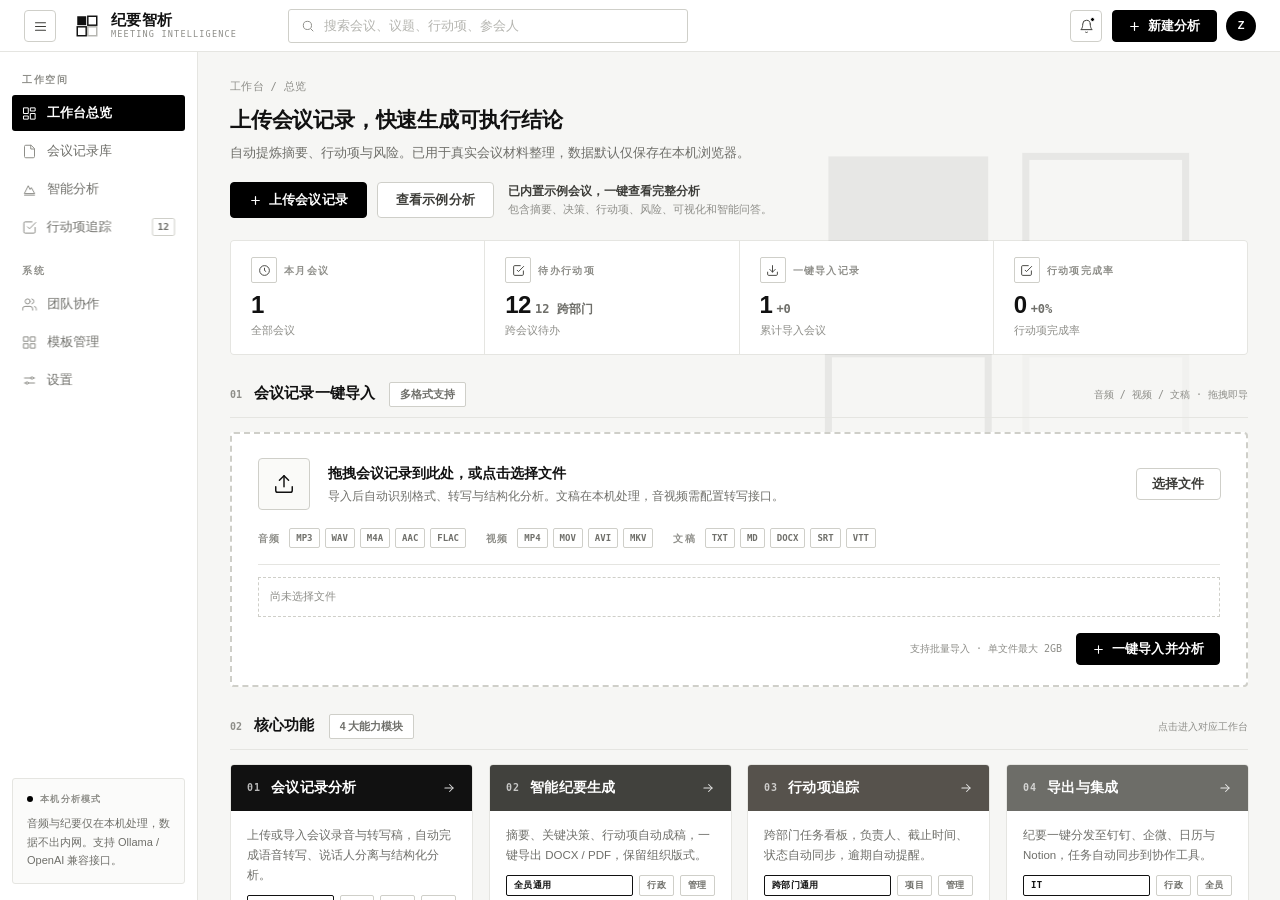
==== commit c7567e72: "网站与工作台更新到 20260901 新版（主站文案/样式/PDF、demo 功能、预览图）" ====
--- a/workbench/index.html
+++ b/workbench/index.html
@@ -88,6 +88,7 @@
     transition:border-color .25s ease, color .25s ease;
   }
   .btn-ghost:hover { border-color:var(--ink-900); color:var(--ink-900); }
+  .btn:disabled { opacity:.48; cursor:wait; pointer-events:none; }
   .avatar {
     width:30px; height:30px; border-radius:50%; background:var(--black); color:#fff;
     display:flex; align-items:center; justify-content:center; font-size:11px; font-weight:600;
@@ -223,7 +224,7 @@
   .sec-num { font-family:var(--mono); font-size:10px; color:var(--ink-400); font-weight:600; }
 
   /* Summary */
-  .summary { font-size:13px; line-height:2; color:var(--ink-700); font-weight:450; }
+  .summary { font-size:13px; line-height:2; color:var(--ink-900); font-weight:500; }
   .summary strong { color:var(--ink-900); font-weight:700; background:#f0f0ee; padding:0 4px; border-radius:2px; }
 
   /* Decisions */
@@ -233,13 +234,13 @@
     width:20px; height:20px; border:1px solid var(--black); border-radius:2px;
     display:flex; align-items:center; justify-content:center; flex:0 0 auto; margin-top:2px; color:var(--black);
   }
-  .decision p { font-size:12.5px; line-height:1.75; color:var(--ink-700); font-weight:450; }
+  .decision p { font-size:12.5px; line-height:1.75; color:var(--ink-900); font-weight:500; }
   .decision b { color:var(--ink-900); font-weight:650; }
-  .decision .tag { display:block; margin-top:4px; font-size:10.5px; color:var(--ink-400); font-weight:500; }
+  .decision .tag { display:block; margin-top:4px; font-size:10.5px; color:var(--ink-700); font-weight:550; }
 
   /* Action rows */
   .action-row {
-    display:grid; grid-template-columns:minmax(0,1fr) 96px 62px 66px; gap:12px; align-items:center;
+    display:grid; grid-template-columns:minmax(0,1fr) 96px 62px 66px 24px; gap:12px; align-items:center;
     padding:11px 6px 11px 10px; border-bottom:1px solid var(--line);
     transition:background .22s ease; position:relative;
   }
@@ -252,20 +253,26 @@
   .action-row:hover { background:#fafaf8; }
   .action-row:hover::before { transform:scaleY(1); }
   .action-name { font-size:12.5px; font-weight:600; color:var(--ink-900); }
-  .action-name small { display:block; color:var(--ink-400); font-weight:450; font-size:10.5px; margin-top:2px; }
-  .person { display:flex; align-items:center; gap:7px; font-size:11.5px; color:var(--ink-700); font-weight:500; }
+  .action-name small { display:block; color:var(--ink-700); font-weight:500; font-size:10.5px; margin-top:2px; }
+  .person { display:flex; align-items:center; gap:7px; font-size:11.5px; color:var(--ink-900); font-weight:550; }
   .pavatar {
     width:20px; height:20px; border-radius:50%; background:var(--ink-900); color:#fff;
     display:flex; align-items:center; justify-content:center; font-size:9px; font-weight:600;
   }
-  .due { font-family:var(--mono); font-size:10.5px; color:var(--ink-500); }
+  .due { font-family:var(--mono); font-size:10.5px; color:var(--ink-700); font-weight:500; }
   .st {
     font-size:10px; font-weight:600; text-align:center; padding:3px 0; border-radius:2px;
     font-family:var(--mono); letter-spacing:.04em;
   }
-  .st.todo { border:1px solid var(--line-strong); color:var(--ink-500); background:var(--surface); }
+  .st.todo { border:1px solid var(--line-strong); color:var(--ink-700); background:var(--surface); }
   .st.doing { background:var(--black); color:#fff; border:1px solid var(--black); }
-  .st.done { color:var(--ink-400); border:1px solid transparent; }
+  .st.done { color:var(--ink-500); border:1px solid transparent; }
+  .action-delete, .row-delete {
+    width:24px; height:24px; padding:0; border:1px solid transparent; border-radius:2px;
+    background:transparent; color:var(--ink-400); display:inline-flex; align-items:center; justify-content:center;
+    font-size:17px; line-height:1; font-weight:400; transition:border-color .22s ease, color .22s ease, background-color .22s ease;
+  }
+  .action-delete:hover, .row-delete:hover { border-color:var(--line-strong); color:var(--ink-900); background:var(--surface); }
 
   /* Timeline */
   .tl { position:relative; padding-left:24px; }
@@ -450,6 +457,7 @@
     border-radius:2px; padding:2px 6px; color:var(--ink-500); background:var(--surface);
   }
   .import-files { margin-top:16px; border-top:1px solid var(--line); padding-top:12px; display:flex; flex-direction:column; gap:8px; }
+  .import-empty { padding:10px 11px; border:1px dashed var(--line-strong); color:var(--ink-400); font-size:11px; }
   .file-row {
     display:flex; align-items:center; gap:10px; font-size:11.5px;
     padding:8px 11px; border:1px solid var(--line); border-radius:2px; background:#fcfcfb;
@@ -483,7 +491,7 @@
 
   .dash-row { display:grid; grid-template-columns:minmax(0,1.5fr) minmax(0,1fr); gap:16px; align-items:start; }
   .recent-row {
-    display:grid; grid-template-columns:minmax(0,1fr) 64px 52px auto 16px; gap:14px; align-items:center;
+    display:grid; grid-template-columns:minmax(0,1fr) 64px 52px auto 16px 24px; gap:10px; align-items:center;
     padding:12px 4px 12px 10px; border-bottom:1px solid var(--line); cursor:pointer;
     transition:background .22s ease; position:relative;
   }
@@ -502,6 +510,7 @@
   .r-acts { font-family:var(--mono); font-size:10px; font-weight:700; color:var(--ink-900); border:1px solid var(--ink-900); border-radius:2px; padding:2px 7px; text-align:center; }
   .r-arrow { color:var(--ink-300); display:flex; }
   .recent-row:hover .r-arrow { color:var(--ink-900); }
+  .recent-row:hover .row-delete { color:var(--ink-700); }
   .dept-caption { font-family:var(--mono); font-size:9.5px; color:var(--ink-400); margin-top:12px; display:flex; justify-content:space-between; }
 
   /* ---------- Functional prototype additions ---------- */
@@ -516,7 +525,7 @@
   .fchip.active { background:var(--black); border-color:var(--black); color:#fff; }
   .lib-hint { margin-left:auto; font-family:var(--mono); font-size:10px; color:var(--ink-400); }
   .act-row {
-    display:grid; grid-template-columns:minmax(0,1fr) 84px 60px 70px 40px; gap:12px; align-items:center;
+    display:grid; grid-template-columns:minmax(0,1fr) 84px 60px 70px 40px 24px; gap:12px; align-items:center;
     padding:12px 6px 12px 10px; border-bottom:1px solid var(--line); position:relative;
     transition:background .22s ease;
   }
@@ -524,7 +533,7 @@
   .act-row:hover { background:#fafaf8; }
   .act-row:hover::before { transform:scaleY(1); }
   .act-row:last-child { border-bottom:none; }
-  .act-src { font-family:var(--mono); font-size:10px; color:var(--ink-400); }
+  .act-src { font-family:var(--mono); font-size:10px; color:var(--ink-700); font-weight:500; }
   .act-toggle {
     width:26px; height:26px; border:1px solid var(--line-strong); border-radius:2px;
     background:var(--surface); display:flex; align-items:center; justify-content:center;
@@ -610,6 +619,12 @@
     .sidebar.open, .app.sidebar-collapsed .sidebar.open { transform:translateX(0); box-shadow:18px 0 45px rgba(0,0,0,.14); }
     .sidebar-overlay { position:fixed; inset:52px 0 0; z-index:29; border:0; background:rgba(17,17,17,.28); opacity:0; pointer-events:none; transition:opacity .22s ease; }
     .sidebar-overlay.on { display:block; opacity:1; pointer-events:auto; }
+    .recent-row { grid-template-columns:minmax(0,1fr) 24px 24px; gap:8px; }
+    .recent-row .r-type, .recent-row .r-date, .recent-row .r-acts, .recent-row .r-arrow { display:none; }
+    .action-row { grid-template-columns:minmax(0,1fr) 24px; gap:8px; }
+    .action-row .person, .action-row .due, .action-row .st { display:none; }
+    .act-row { grid-template-columns:minmax(0,1fr) 26px 24px; gap:8px; }
+    .act-row .person, .act-row .due, .act-row .st { display:none; }
   }
   @media (prefers-reduced-motion:reduce) {
     *, *::before, *::after { animation-duration:.01ms !important; animation-iteration-count:1 !important; scroll-behavior:auto !important; }
@@ -707,7 +722,7 @@
         <div class="head value-hero">
           <div class="hero-left">
             <h1 class="value-title">上传会议记录，快速生成可执行结论</h1>
-            <p class="value-sub">自动提炼摘要、行动项与风险，支持录音、视频和会议文稿。</p>
+            <p class="value-sub">自动提炼摘要、行动项与风险。已用于真实会议材料整理，数据默认仅保存在本机浏览器。</p>
             <div class="value-actions">
               <button class="btn btn-solid" id="heroUploadBtn">
                 <svg width="13" height="13" viewBox="0 0 24 24" fill="none" stroke="currentColor" stroke-width="2.2" stroke-linecap="round"><path d="M12 5v14M5 12h14"/></svg>
@@ -759,15 +774,15 @@
               </div>
               <div>
                 <div class="import-title" id="importHint">拖拽会议记录到此处，或点击选择文件</div>
-                <div class="import-sub">导入后自动识别格式、转写与结构化分析，全程本机处理、数据不出内网</div>
-              </div>
-              <input type="file" id="importFile" multiple accept=".mp3,.wav,.m4a,.aac,.flac,.mp4,.mov,.avi,.mkv,.txt,.md,.docx,.pdf,.srt,.vtt" hidden>
-              <button class="btn btn-ghost" id="importPick" style="margin-left:auto;">选择文件</button>
+                <div class="import-sub">导入后自动识别格式、转写与结构化分析。文稿在本机处理，音视频需配置转写接口。</div>
+              </div>
+              <input type="file" id="importFile" multiple accept=".mp3,.wav,.m4a,.aac,.flac,.mp4,.mov,.avi,.mkv,.txt,.md,.docx,.srt,.vtt" hidden>
+              <label class="btn btn-ghost" id="importPick" for="importFile" style="margin-left:auto;">选择文件</label>
             </div>
             <div class="import-formats">
               <div class="fmt-group"><span class="fmt-label">音频</span><div class="fmt-chips"><span class="fmt-chip">MP3</span><span class="fmt-chip">WAV</span><span class="fmt-chip">M4A</span><span class="fmt-chip">AAC</span><span class="fmt-chip">FLAC</span></div></div>
               <div class="fmt-group"><span class="fmt-label">视频</span><div class="fmt-chips"><span class="fmt-chip">MP4</span><span class="fmt-chip">MOV</span><span class="fmt-chip">AVI</span><span class="fmt-chip">MKV</span></div></div>
-              <div class="fmt-group"><span class="fmt-label">文稿</span><div class="fmt-chips"><span class="fmt-chip">TXT</span><span class="fmt-chip">MD</span><span class="fmt-chip">DOCX</span><span class="fmt-chip">PDF</span><span class="fmt-chip">SRT</span><span class="fmt-chip">VTT</span></div></div>
+              <div class="fmt-group"><span class="fmt-label">文稿</span><div class="fmt-chips"><span class="fmt-chip">TXT</span><span class="fmt-chip">MD</span><span class="fmt-chip">DOCX</span><span class="fmt-chip">SRT</span><span class="fmt-chip">VTT</span></div></div>
             </div>
             <div class="import-files" id="importFiles">
               <div class="file-row">
@@ -991,7 +1006,7 @@
             </div>
           </div>
 
-          <div class="card" data-anim="card">
+          <div class="card" data-anim="card" data-analysis-card="actions">
             <div class="card-head"><h3>行动项</h3><span class="hint">12 项 · 展示 4 项待办</span></div>
             <div class="action-row">
               <div class="action-name">输出 v3.2 需求范围评审稿<small>产品迭代周会 · 08-22</small></div>
@@ -1248,7 +1263,7 @@
       </section>
 
       <div class="foot">
-        <span>纪要智析 · 原型预览 v0.2</span>
+        <span>纪要智析 · 真实材料整理流程</span>
         <span>内部预览 · 数据本机处理</span>
       </div>
       </div>
@@ -1365,10 +1380,10 @@
 
     function enterDetail(onDone) {
       const tl2 = gsap.timeline({ defaults: { ease: "power3.out" } });
-      tl2.to("#page-detail", { autoAlpha: 1, y: 0, scale: 1, duration: 0.45 }, 0)
-        .from("#page-detail .crumb", { y: 8, autoAlpha: 0, duration: 0.32 }, 0.05)
-        .from("#page-detail .head", { y: 12, autoAlpha: 0, duration: 0.4 }, "<0.05")
-        .from("#page-detail .tab", { y: 8, autoAlpha: 0, duration: 0.32, stagger: 0.05 }, "<0.1");
+      tl2.to("#page-analysis", { autoAlpha: 1, y: 0, scale: 1, duration: 0.45 }, 0)
+        .from("#page-analysis .crumb", { y: 8, autoAlpha: 0, duration: 0.32 }, 0.05)
+        .from("#page-analysis .head", { y: 12, autoAlpha: 0, duration: 0.4 }, "<0.05")
+        .from("#page-analysis .tab", { y: 8, autoAlpha: 0, duration: 0.32, stagger: 0.05 }, "<0.1");
       if (onDone) tl2.eventCallback("onComplete", onDone);
     }
 
@@ -1414,9 +1429,9 @@
           next.classList.add("on");
           document.querySelector(".main").scrollTop = 0;
           gsap.set(next, { autoAlpha: 0, y: 20, scale: 0.99 });
-          if (id === "detail" && !detailEntered) {
+          if (id === "analysis" && !detailEntered) {
             detailEntered = true;
-            initScrollReveals("detail");
+            initScrollReveals("analysis");
             enterDetail(function () {
               if (window.ScrollTrigger) ScrollTrigger.refresh();
               animating = false;
@@ -1433,7 +1448,7 @@
             if (id === "dash") {
               tin.from("#page-dash .head, #page-dash .import-card, #page-dash .kpi, #page-dash .mod-grid, #page-dash .dept-band, #page-dash .dash-row", { y: 16, autoAlpha: 0, duration: 0.45, stagger: 0.06 }, 0.05);
             } else {
-              tin.from("#page-detail .crumb, #page-detail .head, #page-detail .tab, #page-detail .grid, #page-detail .sec, #page-detail .foot", { y: 16, autoAlpha: 0, duration: 0.45, stagger: 0.05 }, 0.05);
+              tin.from("#page-analysis .crumb, #page-analysis .head, #page-analysis .tab, #page-analysis .grid, #page-analysis .sec, #page-analysis .foot", { y: 16, autoAlpha: 0, duration: 0.45, stagger: 0.05 }, 0.05);
             }
           }
         }
@@ -1441,7 +1456,7 @@
     }
 
     mm.add("(prefers-reduced-motion: reduce)", () => {
-      gsap.set("#page-dash .crumb, #page-dash .head, #page-dash .value-title, #page-dash .value-sub, #page-dash .value-actions, #page-dash .import-card, #page-dash .kpi, #page-dash .mod-card, #page-dash .sec-head, #page-dash .dept-band, #page-dash .recent-row, .topbar, .nav-item, .side-foot, #page-detail .crumb, #page-detail .head, #page-detail .tab, #page-detail .card, #page-detail .sec-head, #page-detail .foot", { clearProps: "all" });
+      gsap.set("#page-dash .crumb, #page-dash .head, #page-dash .value-title, #page-dash .value-sub, #page-dash .value-actions, #page-dash .import-card, #page-dash .kpi, #page-dash .mod-card, #page-dash .sec-head, #page-dash .dept-band, #page-dash .recent-row, .topbar, .nav-item, .side-foot, #page-analysis .crumb, #page-analysis .head, #page-analysis .tab, #page-analysis .card, #page-analysis .sec-head, #page-analysis .foot", { clearProps: "all" });
     });
 
     mm.add("(prefers-reduced-motion: no-preference)", () => {
